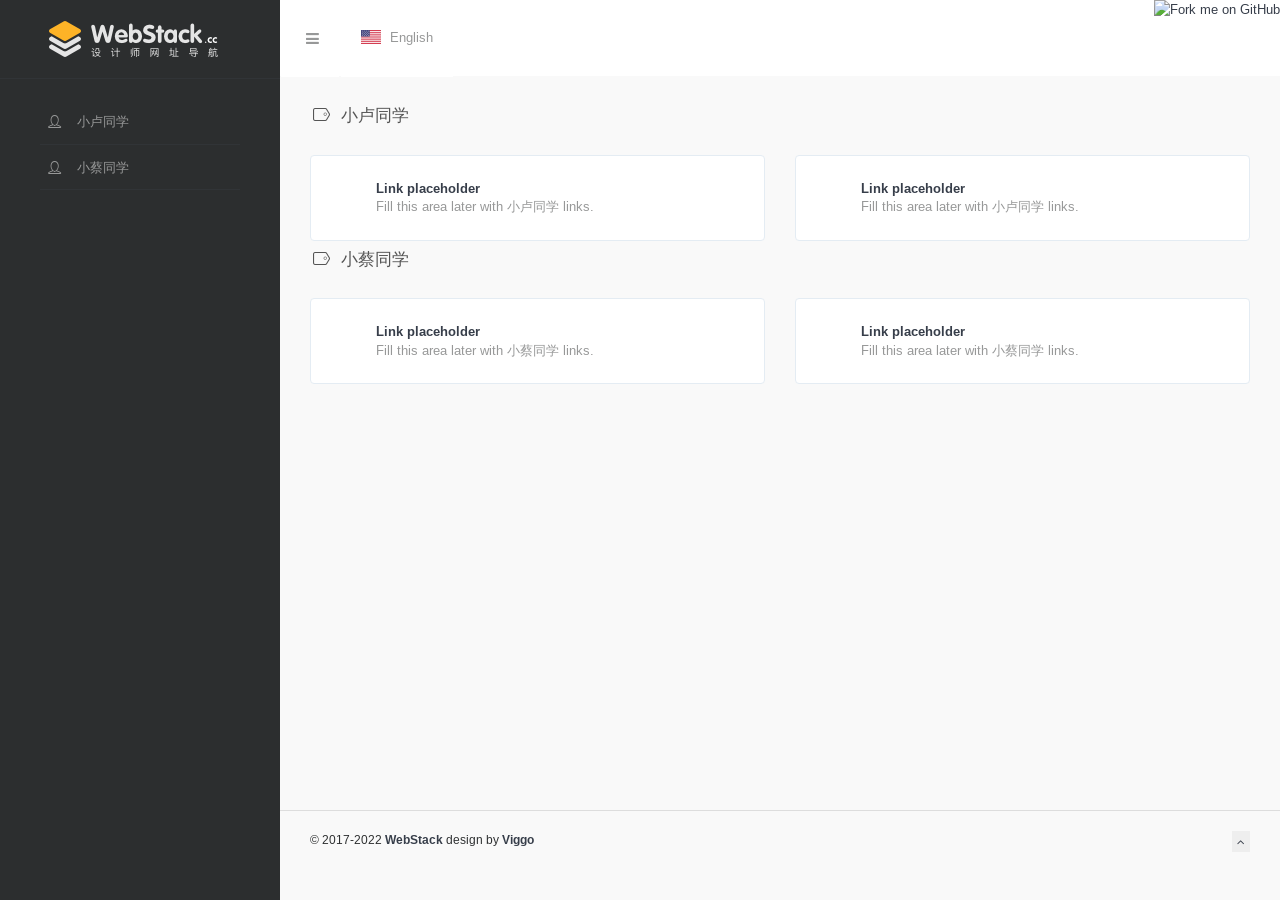
==== en/index.html @ c075646b "Initial commit" ====
<!DOCTYPE html>
<html lang="en">
<head>
<script async src="//pagead2.googlesyndication.com/pagead/js/adsbygoogle.js"></script>
    <script>
    (adsbygoogle = window.adsbygoogle || []).push({
        google_ad_client: "ca-pub-8550836177608334",
        enable_page_level_ads: true
    });
    </script>
    <meta charset="utf-8">
    <meta http-equiv="X-UA-Compatible" content="IE=edge">
    <meta name="viewport" content="width=device-width, initial-scale=1.0" />
    <meta name="author" content="Cai’s" />
    <title>Cai’s.copilot.navigation</title>
    <meta name="keywords" content="Cai’s.copilot.navigation,网址导航,设计资源,学习工具,网页收藏">
    <meta name="description" content="Cai’s.copilot.navigation — 记录与整理喜欢的链接，设计资源与工具入口。">
    <link rel="shortcut icon" href="../assets/images/favicon.png">
    <link rel="stylesheet" href="http://fonts.googleapis.com/css?family=Arimo:400,700,400italic">
    <link rel="stylesheet" href="../assets/css/fonts/linecons/css/linecons.css">
    <link rel="stylesheet" href="../assets/css/fonts/fontawesome/css/font-awesome.min.css">
    <link rel="stylesheet" href="../assets/css/bootstrap.css">
    <link rel="stylesheet" href="../assets/css/xenon-core.css">
    <link rel="stylesheet" href="../assets/css/xenon-components.css">
    <link rel="stylesheet" href="../assets/css/xenon-skins.css">
    <link rel="stylesheet" href="../assets/css/nav.css">
    <script src="../assets/js/jquery-1.11.1.min.js"></script>

    <script>
    var _hmt = _hmt || [];
    (function() {
      var hm = document.createElement("script");
      hm.src = "https://hm.baidu.com/hm.js?c05bb16ea908292af9f6c513087a1cc3";
      var s = document.getElementsByTagName("script")[0];
      s.parentNode.insertBefore(hm, s);
    })();
    </script>
    <!-- HTML5 shim and Respond.js IE8 support of HTML5 elements and media queries -->
    <!--[if lt IE 9]>
        <script src="https://oss.maxcdn.com/html5shiv/3.7.2/html5shiv.min.js"></script>
        <script src="https://oss.maxcdn.com/respond/1.4.2/respond.min.js"></script>
    <![endif]-->
    <!-- / FB Open Graph -->
    <meta property="og:type" content="website">
    <meta property="og:url" content="http://www.webstack.cc/">
    <meta property="og:title" content="Cai’s.copilot.navigation">
    <meta property="og:description" content="Cai’s.copilot.navigation — 记录与整理喜欢的链接，设计资源与工具入口。">
    <meta property="og:image" content="http://www.webstack.cc/assets/images/webstack_banner_cn.png">
    <meta property="og:site_name" content="Cai’s.copilot.navigation">
    <!-- / Twitter Cards -->
    <meta name="twitter:card" content="summary_large_image">
    <meta name="twitter:title" content="Cai’s.copilot.navigation">
    <meta name="twitter:description" content="Cai’s.copilot.navigation — 记录与整理喜欢的链接，设计资源与工具入口。">
    <meta name="twitter:image" content="http://www.webstack.cc/assets/images/webstack_banner_cn.png">
</head>

<body class="page-body">
    <!-- skin-white -->
    <div class="page-container">
        <div class="sidebar-menu toggle-others fixed">
            <div class="sidebar-menu-inner">
                <header class="logo-env">
                    <!-- logo -->
                    <div class="logo">
                        <a href="index.html" class="logo-expanded">
                            <img src="../assets/images/logo@2x.png" width="100%" alt="" />
                        </a>
                        <a href="index.html" class="logo-collapsed">
                            <img src="../assets/images/logo-collapsed@2x.png" width="40" alt="" />
                        </a>
                    </div>
                    <div class="mobile-menu-toggle visible-xs">
                        <a href="#" data-toggle="user-info-menu">
                            <i class="linecons-cog"></i>
                        </a>
                        <a href="#" data-toggle="mobile-menu">
                            <i class="fa-bars"></i>
                        </a>
                    </div>
                </header>
                                <ul id="main-menu" class="main-menu">
                    <li>
                        <a href="#小卢同学" class="smooth">
                            <i class="linecons-user"></i>
                            <span class="title">小卢同学</span>
                        </a>
                    </li>
                    <li>
                        <a href="#小蔡同学" class="smooth">
                            <i class="linecons-user"></i>
                            <span class="title">小蔡同学</span>
                        </a>
                    </li>
                </ul>

            </div>
        </div>
        <div class="main-content">
            <nav class="navbar user-info-navbar" role="navigation">
                <!-- User Info, Notifications and Menu Bar -->
                <!-- Left links for user info navbar -->
                <ul class="user-info-menu left-links list-inline list-unstyled">
                    <li class="hidden-sm hidden-xs">
                        <a href="#" data-toggle="sidebar">
                            <i class="fa-bars"></i>
                        </a>
                    </li>

                    <li class="dropdown hover-line language-switcher">
                        <a href="../cn/index.html" class="dropdown-toggle" data-toggle="dropdown">
                            <img src="../assets/images/flags/flag-us.png" alt="flag-us" /> English
                        </a>
                        <ul class="dropdown-menu languages">
                            <li class="active">
                                <a href="../en/index.html">
                                    <img src="../assets/images/flags/flag-us.png" alt="flag-us" /> English
                                </a>
                            </li>
                            <li>
                                <a href="../cn/index.html">
                                    <img src="../assets/images/flags/flag-cn.png" alt="flag-cn" /> Chinese
                                </a>
                            </li>
                        </ul>
                    </li>
                </ul>
                <a href="https://github.com/WebStackPage/WebStackPage.github.io" target="_blank"><img style="position: absolute; top: 0; right: 0; border: 0;" src="https://s3.amazonaws.com/github/ribbons/forkme_right_darkblue_121621.png" alt="Fork me on GitHub"></a>
            </nav>
            <!-- Custom sections -->
            <h4 class="text-gray"><i class="linecons-tag" style="margin-right: 7px;" id="小卢同学"></i>小卢同学</h4>
            <div class="row">
                <div class="col-sm-6">
                    <div class="xe-widget xe-conversations box2 label-info">
                        <div class="xe-comment-entry">
                            <div class="xe-comment">
                                <a href="#" class="xe-user-name overflowClip_1">
                                    <strong>Link placeholder</strong>
                                </a>
                                <p class="overflowClip_2">Fill this area later with 小卢同学 links.</p>
                            </div>
                        </div>
                    </div>
                </div>
                <div class="col-sm-6">
                    <div class="xe-widget xe-conversations box2 label-info">
                        <div class="xe-comment-entry">
                            <div class="xe-comment">
                                <a href="#" class="xe-user-name overflowClip_1">
                                    <strong>Link placeholder</strong>
                                </a>
                                <p class="overflowClip_2">Fill this area later with 小卢同学 links.</p>
                            </div>
                        </div>
                    </div>
                </div>
            </div>
            <h4 class="text-gray"><i class="linecons-tag" style="margin-right: 7px;" id="小蔡同学"></i>小蔡同学</h4>
            <div class="row">
                <div class="col-sm-6">
                    <div class="xe-widget xe-conversations box2 label-info">
                        <div class="xe-comment-entry">
                            <div class="xe-comment">
                                <a href="#" class="xe-user-name overflowClip_1">
                                    <strong>Link placeholder</strong>
                                </a>
                                <p class="overflowClip_2">Fill this area later with 小蔡同学 links.</p>
                            </div>
                        </div>
                    </div>
                </div>
                <div class="col-sm-6">
                    <div class="xe-widget xe-conversations box2 label-info">
                        <div class="xe-comment-entry">
                            <div class="xe-comment">
                                <a href="#" class="xe-user-name overflowClip_1">
                                    <strong>Link placeholder</strong>
                                </a>
                                <p class="overflowClip_2">Fill this area later with 小蔡同学 links.</p>
                            </div>
                        </div>
                    </div>
                </div>
            </div>
            <br />
            <!-- END Custom sections -->
            
            <footer class="main-footer sticky footer-type-1">
                <div class="footer-inner">
                    <!-- Add your copyright text here -->
                    <div class="footer-text">
                        &copy; 2017-2022
                        <a href="../cn/about.html"><strong>WebStack</strong></a> design by <a href="https://www.viggoz.com" target="_blank"><strong>Viggo</strong></a>
                        <!--  - Purchase for only <strong>23$</strong> -->
                    </div>
                    <!-- Go to Top Link, just add rel="go-top" to any link to add this functionality -->
                    <div class="go-up">
                        <a href="#" rel="go-top">
                            <i class="fa-angle-up"></i>
                        </a>
                    </div>
                </div>
            </footer>
        </div>
    </div>
    <!-- 锚点平滑移动 -->
    <script type="text/javascript">
     $(document).ready(function() {
         //img lazy loaded
         const observer = lozad();
         observer.observe();

         $(document).on('click', '.has-sub', function(){
            var _this = $(this)
            if(!$(this).hasClass('expanded')) {
               setTimeout(function(){
                    _this.find('ul').attr("style","")
               }, 300);

            } else {
                $('.has-sub ul').each(function(id,ele){
                    var _that = $(this)
                    if(_this.find('ul')[0] != ele) {
                        setTimeout(function(){
                            _that.attr("style","")
                        }, 300);
                    }
                })
            }
        })
        $('.user-info-menu .hidden-sm').click(function(){
            if($('.sidebar-menu').hasClass('collapsed')) {
                $('.has-sub.expanded > ul').attr("style","")
            } else {
                $('.has-sub.expanded > ul').show()
            }
        })
         $("#main-menu li ul li").click(function() {
             $(this).siblings('li').removeClass('active'); // 删除其他兄弟元素的样式
             $(this).addClass('active'); // 添加当前元素的样式
         });
         $("a.smooth").click(function(ev) {
             ev.preventDefault();

             public_vars.$mainMenu.add(public_vars.$sidebarProfile).toggleClass('mobile-is-visible');
             ps_destroy();
             $("html, body").animate({
                 scrollTop: $($(this).attr("href")).offset().top - 30
             }, {
                 duration: 500,
                 easing: "swing"
             });
         });
            return false;
    });

    var href = "";
    var pos = 0;
    $("a.smooth").click(function(e) {
        $("#main-menu li").each(function() {
            $(this).removeClass("active");
        });
        $(this).parent("li").addClass("active");
        e.preventDefault();
        href = $(this).attr("href");
        pos = $(href).position().top - 30;
    });
    </script>
    <!-- Global site tag (gtag.js) - Google Analytics -->
    <script async src="https://www.googletagmanager.com/gtag/js?id=UA-111463289-1"></script>
    <script>
    window.dataLayer = window.dataLayer || [];

    function gtag() {
        dataLayer.push(arguments);
    }
    gtag('js', new Date());

    gtag('config', 'UA-111463289-1');
    </script>
    <!-- Bottom Scripts -->
    <script src="../assets/js/bootstrap.min.js"></script>
    <script src="../assets/js/TweenMax.min.js"></script>
    <script src="../assets/js/resizeable.js"></script>
    <script src="../assets/js/joinable.js"></script>
    <script src="../assets/js/xenon-api.js"></script>
    <script src="../assets/js/xenon-toggles.js"></script>
    <!-- JavaScripts initializations and stuff -->
    <script src="../assets/js/xenon-custom.js"></script>
    <script src="../assets/js/lozad.js"></script>
</body>

</html>
---- assets/css/fonts/linecons/css/linecons.css ----
@font-face {
  font-family: 'linecons';
  src: url('../font/linecons.eot?24293614');
  src: url('../font/linecons.eot?24293614#iefix') format('embedded-opentype'),
       url('../font/linecons.woff?24293614') format('woff'),
       url('../font/linecons.ttf?24293614') format('truetype'),
       url('../font/linecons.svg?24293614#linecons') format('svg');
  font-weight: normal;
  font-style: normal;
}
/* Chrome hack: SVG is rendered more smooth in Windozze. 100% magic, uncomment if you need it. */
/* Note, that will break hinting! In other OS-es font will be not as sharp as it could be */
/*
@media screen and (-webkit-min-device-pixel-ratio:0) {
  @font-face {
    font-family: 'linecons';
    src: url('../font/linecons.svg?24293614#linecons') format('svg');
  }
}
*/
 
 [class^="linecons-"]:before, [class*=" linecons-"]:before {
  font-family: "linecons";
  font-style: normal;
  font-weight: normal;
  speak: none;
 
  display: inline-block;
  text-decoration: inherit;
  width: 1em;
  margin-right: .2em;
  text-align: center;
  /* opacity: .8; */
 
  /* For safety - reset parent styles, that can break glyph codes*/
  font-variant: normal;
  text-transform: none;
     
  /* fix buttons height, for twitter bootstrap */
  line-height: 1em;
 
  /* Animation center compensation - margins should be symmetric */
  /* remove if not needed */
  margin-left: .2em;
 
  /* you can be more comfortable with increased icons size */
  /* font-size: 120%; */
 
  /* Uncomment for 3D effect */
  /* text-shadow: 1px 1px 1px rgba(127, 127, 127, 0.3); */
}
 
.linecons-music:before { content: '\e800'; } /* '' */
.linecons-search:before { content: '\e801'; } /* '' */
.linecons-mail:before { content: '\e802'; } /* '' */
.linecons-heart:before { content: '\e803'; } /* '' */
.linecons-star:before { content: '\e804'; } /* '' */
.linecons-user:before { content: '\e805'; } /* '' */
.linecons-videocam:before { content: '\e806'; } /* '' */
.linecons-camera:before { content: '\e807'; } /* '' */
.linecons-photo:before { content: '\e808'; } /* '' */
.linecons-attach:before { content: '\e809'; } /* '' */
.linecons-lock:before { content: '\e80a'; } /* '' */
.linecons-eye:before { content: '\e80b'; } /* '' */
.linecons-tag:before { content: '\e80c'; } /* '' */
.linecons-thumbs-up:before { content: '\e80d'; } /* '' */
.linecons-pencil:before { content: '\e80e'; } /* '' */
.linecons-comment:before { content: '\e80f'; } /* '' */
.linecons-location:before { content: '\e810'; } /* '' */
.linecons-cup:before { content: '\e811'; } /* '' */
.linecons-trash:before { content: '\e812'; } /* '' */
.linecons-doc:before { content: '\e813'; } /* '' */
.linecons-note:before { content: '\e814'; } /* '' */
.linecons-cog:before { content: '\e815'; } /* '' */
.linecons-params:before { content: '\e816'; } /* '' */
.linecons-calendar:before { content: '\e817'; } /* '' */
.linecons-sound:before { content: '\e818'; } /* '' */
.linecons-clock:before { content: '\e819'; } /* '' */
.linecons-lightbulb:before { content: '\e81a'; } /* '' */
.linecons-tv:before { content: '\e81b'; } /* '' */
.linecons-desktop:before { content: '\e81c'; } /* '' */
.linecons-mobile:before { content: '\e81d'; } /* '' */
.linecons-cd:before { content: '\e81e'; } /* '' */
.linecons-inbox:before { content: '\e81f'; } /* '' */
.linecons-globe:before { content: '\e820'; } /* '' */
.linecons-cloud:before { content: '\e821'; } /* '' */
.linecons-paper-plane:before { content: '\e822'; } /* '' */
.linecons-fire:before { content: '\e823'; } /* '' */
.linecons-graduation-cap:before { content: '\e824'; } /* '' */
.linecons-megaphone:before { content: '\e825'; } /* '' */
.linecons-database:before { content: '\e826'; } /* '' */
.linecons-key:before { content: '\e827'; } /* '' */
.linecons-beaker:before { content: '\e828'; } /* '' */
.linecons-truck:before { content: '\e829'; } /* '' */
.linecons-money:before { content: '\e82a'; } /* '' */
.linecons-food:before { content: '\e82b'; } /* '' */
.linecons-shop:before { content: '\e82c'; } /* '' */
.linecons-diamond:before { content: '\e82d'; } /* '' */
.linecons-t-shirt:before { content: '\e82e'; } /* '' */
.linecons-wallet:before { content: '\e82f'; } /* '' */
---- assets/css/xenon-core.css ----
.ps-container .ps-scrollbar-x-rail {
    position: absolute;
    bottom: 3px;
    height: 5px;
    zoom: 1;
    filter: alpha(opacity=0);
    -webkit-opacity: 0;
    -moz-opacity: 0;
    opacity: 0;
    -webkit-transition: background-color .2s linear, opacity .2s linear;
    -moz-transition: background-color .2s linear, opacity .2s linear;
    -o-transition: background-color .2s linear, opacity .2s linear;
    transition: background-color .2s linear, opacity .2s linear
}

.ps-container:hover .ps-scrollbar-x-rail,
.ps-container.hover .ps-scrollbar-x-rail {
    zoom: 1;
    filter: alpha(opacity=60);
    -webkit-opacity: .6;
    -moz-opacity: .6;
    opacity: .6
}

.ps-container .ps-scrollbar-x-rail:hover,
.ps-container .ps-scrollbar-x-rail.hover {
    background-color: rgba(255, 255, 255, .5)
}

.ps-container .ps-scrollbar-x-rail.in-scrolling {
    background-color: rgba(255, 255, 255, .9)
}

.ps-container .ps-scrollbar-y-rail {
    position: absolute;
    right: 2px;
    width: 5px;
    zoom: 1;
    filter: alpha(opacity=0);
    -webkit-opacity: 0;
    -moz-opacity: 0;
    opacity: 0;
    -webkit-transition: background-color .2s linear, opacity .2s linear;
    -moz-transition: background-color .2s linear, opacity .2s linear;
    -o-transition: background-color .2s linear, opacity .2s linear;
    transition: background-color .2s linear, opacity .2s linear
}

.ps-container:hover .ps-scrollbar-y-rail,
.ps-container.hover .ps-scrollbar-y-rail {
    zoom: 1;
    filter: alpha(opacity=60);
    -webkit-opacity: .6;
    -moz-opacity: .6;
    opacity: .6
}

.ps-container .ps-scrollbar-y-rail:hover,
.ps-container .ps-scrollbar-y-rail.hover {
    background-color: rgba(255, 255, 255, .5)
}

.ps-container .ps-scrollbar-y-rail.in-scrolling {
    background-color: #eee;
    zoom: 1;
    filter: alpha(opacity=90);
    -webkit-opacity: .9;
    -moz-opacity: .9;
    opacity: .9
}

.ps-container .ps-scrollbar-x {
    position: absolute;
    bottom: 0;
    height: 5px;
    background-color: #aaa;
    -o-transition: background-color .2s linear;
    -webkit-transition: background-color .2s linear;
    -moz-transition: background-color .2s linear;
    transition: background-color .2s linear
}

.ps-container.ie6 .ps-scrollbar-x {
    font-size: 0
}

.ps-container .ps-scrollbar-x-rail:hover .ps-scrollbar-x,
.ps-container .ps-scrollbar-x-rail.hover .ps-scrollbar-x {
    background-color: #999
}

.ps-container .ps-scrollbar-y {
    position: absolute;
    right: 0;
    width: 5px;
    background-color: #aaa;
    -webkit-transition: background-color .2s linear;
    -moz-transition: background-color .2s linear;
    -o-transition: background-color .2s linear;
    transition: background-color .2s linear
}

.ps-container.ie6 .ps-scrollbar-y {
    font-size: 0
}

.ps-container .ps-scrollbar-y-rail:hover .ps-scrollbar-y,
.ps-container .ps-scrollbar-y-rail.hover .ps-scrollbar-y {
    background-color: #FAFAFA
}

.ps-container.ie .ps-scrollbar-x,
.ps-container.ie .ps-scrollbar-y {
    visibility: hidden
}

.ps-container.ie:hover .ps-scrollbar-x,
.ps-container.ie:hover .ps-scrollbar-y,
.ps-container.ie.hover .ps-scrollbar-x,
.ps-container.ie.hover .ps-scrollbar-y {
    visibility: visible
}

.cbp_tmtimeline {
    margin: 30px 0 0 0;
    padding: 0;
    list-style: none;
    position: relative
}

.cbp_tmtimeline:before {
    content: '';
    position: absolute;
    top: 0;
    bottom: 0;
    width: 10px;
    background: #afdcf8;
    left: 20%;
    margin-left: -10px
}

.cbp_tmtimeline>li {
    position: relative
}

.cbp_tmtimeline>li .cbp_tmtime {
    display: block;
    width: 25%;
    padding-right: 100px;
    position: absolute
}

.cbp_tmtimeline>li .cbp_tmtime span {
    display: block;
    text-align: right
}

.cbp_tmtimeline>li .cbp_tmtime span:first-child {
    font-size: .9em;
    color: #bdd0db
}

.cbp_tmtimeline>li .cbp_tmtime span:last-child {
    font-size: 2.9em;
    color: #3594cb
}

.cbp_tmtimeline>li:nth-child(odd) .cbp_tmtime span:last-child {
    color: #6cbfee
}

.cbp_tmtimeline>li .cbp_tmlabel {
    margin: 0 0 15px 25%;
    background: #3594cb;
    color: #fff;
    padding: 2em;
    font-size: 1.2em;
    font-weight: 300;
    line-height: 1.4;
    position: relative;
    border-radius: 5px
}

.cbp_tmtimeline>li:nth-child(odd) .cbp_tmlabel {
    background: #6cbfee
}

.cbp_tmtimeline>li .cbp_tmlabel h2 {
    margin-top: 0;
    padding: 0 0 10px 0;
    border-bottom: 1px solid rgba(255, 255, 255, .4)
}

.cbp_tmtimeline>li .cbp_tmlabel:after {
    right: 100%;
    border: solid transparent;
    content: " ";
    height: 0;
    width: 0;
    position: absolute;
    pointer-events: none;
    border-right-color: #3594cb;
    border-width: 10px;
    top: 10px
}

.cbp_tmtimeline>li:nth-child(odd) .cbp_tmlabel:after {
    border-right-color: #6cbfee
}

.cbp_tmtimeline>li .cbp_tmicon {
    width: 40px;
    height: 40px;
    speak: none;
    font-style: normal;
    font-weight: 400;
    font-variant: normal;
    text-transform: none;
    font-size: 1.4em;
    line-height: 40px;
    -webkit-font-smoothing: antialiased;
    position: absolute;
    color: #fff;
    background: #46a4da;
    border-radius: 50%;
    box-shadow: 0 0 0 8px #afdcf8;
    text-align: center;
    left: 20%;
    top: 0;
    margin: 0 0 0 -25px
}

@media screen and (max-width:65.375em) {
    .cbp_tmtimeline>li .cbp_tmtime span:last-child {
        font-size: 1.5em
    }
}

@media screen and (max-width:47.2em) {
    .cbp_tmtimeline:before {
        display: none
    }
    .cbp_tmtimeline>li .cbp_tmtime {
        width: 100%;
        position: relative;
        padding: 0 0 20px 0
    }
    .cbp_tmtimeline>li .cbp_tmtime span {
        text-align: left
    }
    .cbp_tmtimeline>li .cbp_tmlabel {
        margin: 0 0 30px 0;
        padding: 1em;
        font-weight: 400;
        font-size: 95%
    }
    .cbp_tmtimeline>li .cbp_tmlabel:after {
        right: auto;
        left: 20px;
        border-right-color: transparent;
        border-bottom-color: #3594cb;
        top: -20px
    }
    .cbp_tmtimeline>li:nth-child(odd) .cbp_tmlabel:after {
        border-right-color: transparent;
        border-bottom-color: #6cbfee
    }
    .cbp_tmtimeline>li .cbp_tmicon {
        position: relative;
        float: right;
        left: auto;
        margin: -55px 5px 0 0
    }
}

.dropdown-menu>li.checkbox-row {
    padding: 5px 20px
}

.dropdown-menu li.checkbox-row {
    display: block;
    clear: both;
    font-weight: 400;
    line-height: 18px;
    color: #333;
    white-space: nowrap
}

.dropdown-menu li.checkbox-row label {
    font-weight: 400
}

.dropdown-menu li.checkbox-row:hover,
.dropdown-menu li.checkbox-row input:hover,
.dropdown-menu li.checkbox-row label:hover {
    cursor: pointer
}

.no-touch .dropdown-menu>.checkbox-row:hover,
.no-touch .dropdown-menu>.checkbox-row:active {
    text-decoration: none;
    color: #262626;
    background-color: #f5f5f5
}

.btn-toolbar {
    margin-bottom: 5px
}

.btn-toolbar .btn-default {
    background-color: #68b828;
    color: #fff;
    border: 1px solid transparent
}

.btn-toolbar .btn-default.dropdown-toggle {
    -webkit-box-shadow: none;
    -moz-box-shadow: none;
    box-shadow: none;
    border-color: transparent
}

.btn-toolbar .btn-primary {
    background-color: #508e1f
}

.btn-toolbar .btn-group.open .dropdown-toggle {
    background-color: #508e1f;
    color: #fff
}

.btn-toolbar .dropdown-menu {
    margin-top: 0
}

.btn-toolbar .dropdown-menu .checkbox-row {
    -webkit-user-select: none;
    -moz-user-select: none;
    -ms-user-select: none;
    user-select: none
}

.btn-toolbar .dropdown-menu .checkbox-row .cbr-replaced {
    margin: 0;
    margin-right: 5px
}

.btn-toolbar .dropdown-menu .checkbox-row label {
    color: #979898;
    font-size: 12px;
    margin: 0
}

.lt-ie8 .btn-toolbar {
    display: none
}

.table-responsive {
    border-radius: 0;
    border: 1px solid #eee;
    margin-bottom: 18px
}

.table-responsive>.table {
    margin-bottom: 0
}

.table-responsive>.table-bordered {
    border: 0
}

.table-responsive>.table-bordered>thead>tr>th:first-child,
.table-responsive>.table-bordered>tbody>tr>th:first-child,
.table-responsive>.table-bordered>tfoot>tr>th:first-child,
.table-responsive>.table-bordered>thead>tr>td:first-child,
.table-responsive>.table-bordered>tbody>tr>td:first-child,
.table-responsive>.table-bordered>tfoot>tr>td:first-child {
    border-left: 0
}

.table-responsive>.table-bordered>thead>tr>th:last-child,
.table-responsive>.table-bordered>tbody>tr>th:last-child,
.table-responsive>.table-bordered>tfoot>tr>th:last-child,
.table-responsive>.table-bordered>thead>tr>td:last-child,
.table-responsive>.table-bordered>tbody>tr>td:last-child,
.table-responsive>.table-bordered>tfoot>tr>td:last-child {
    border-right: 0
}

.table-responsive>.table-bordered>tbody>tr:last-child>th,
.table-responsive>.table-bordered>tfoot>tr:last-child>th,
.table-responsive>.table-bordered>tbody>tr:last-child>td,
.table-responsive>.table-bordered>tfoot>tr:last-child>td {
    border-bottom: 0
}

.table-responsive[data-pattern=priority-columns] {
    position: relative;
    width: 100%;
    margin-bottom: 18px;
    overflow-y: hidden;
    overflow-x: auto;
    -ms-overflow-style: -ms-autohiding-scrollbar;
    border-radius: 0;
    border: 1px solid #eee;
    -webkit-overflow-scrolling: touch
}

.table-responsive[data-pattern=priority-columns]>.table {
    margin-bottom: 0
}

.table-responsive[data-pattern=priority-columns]>.table>thead>tr>th,
.table-responsive[data-pattern=priority-columns]>.table>tbody>tr>th,
.table-responsive[data-pattern=priority-columns]>.table>tfoot>tr>th,
.table-responsive[data-pattern=priority-columns]>.table>thead>tr>td,
.table-responsive[data-pattern=priority-columns]>.table>tbody>tr>td,
.table-responsive[data-pattern=priority-columns]>.table>tfoot>tr>td {
    white-space: nowrap
}

.table-responsive[data-pattern=priority-columns]>.table-bordered {
    border: 0
}

.table-responsive[data-pattern=priority-columns]>.table-bordered>thead>tr>th:first-child,
.table-responsive[data-pattern=priority-columns]>.table-bordered>tbody>tr>th:first-child,
.table-responsive[data-pattern=priority-columns]>.table-bordered>tfoot>tr>th:first-child,
.table-responsive[data-pattern=priority-columns]>.table-bordered>thead>tr>td:first-child,
.table-responsive[data-pattern=priority-columns]>.table-bordered>tbody>tr>td:first-child,
.table-responsive[data-pattern=priority-columns]>.table-bordered>tfoot>tr>td:first-child {
    border-left: 0
}

.table-responsive[data-pattern=priority-columns]>.table-bordered>thead>tr>th:last-child,
.table-responsive[data-pattern=priority-columns]>.table-bordered>tbody>tr>th:last-child,
.table-responsive[data-pattern=priority-columns]>.table-bordered>tfoot>tr>th:last-child,
.table-responsive[data-pattern=priority-columns]>.table-bordered>thead>tr>td:last-child,
.table-responsive[data-pattern=priority-columns]>.table-bordered>tbody>tr>td:last-child,
.table-responsive[data-pattern=priority-columns]>.table-bordered>tfoot>tr>td:last-child {
    border-right: 0
}

.table-responsive[data-pattern=priority-columns]>.table-bordered>tbody>tr:last-child>th,
.table-responsive[data-pattern=priority-columns]>.table-bordered>tfoot>tr:last-child>th,
.table-responsive[data-pattern=priority-columns]>.table-bordered>tbody>tr:last-child>td,
.table-responsive[data-pattern=priority-columns]>.table-bordered>tfoot>tr:last-child>td {
    border-bottom: 0
}

.mq.js .table-responsive[data-pattern=priority-columns] th[data-priority],
.mq.js.lt-ie10 .sticky-table-header th[data-priority],
.mq.js .table-responsive[data-pattern=priority-columns] td[data-priority],
.mq.js.lt-ie10 .sticky-table-header td[data-priority] {
    display: none
}

.lt-ie9.mq.js .table-responsive[data-pattern=priority-columns] th[data-priority="1"],
.lt-ie9.mq.js.lt-ie10 .sticky-table-header th[data-priority="1"],
.lt-ie9.mq.js .table-responsive[data-pattern=priority-columns] td[data-priority="1"],
.lt-ie9.mq.js.lt-ie10 .sticky-table-header td[data-priority="1"] {
    display: inline
}

.mq.js .table-responsive[data-pattern=priority-columns] th[data-priority="1"],
.mq.js.lt-ie10 .sticky-table-header th[data-priority="1"],
.mq.js .table-responsive[data-pattern=priority-columns] td[data-priority="1"],
.mq.js.lt-ie10 .sticky-table-header td[data-priority="1"] {
    display: table-cell
}

@media screen and (min-width:480px) {
    .lt-ie9.mq.js .table-responsive[data-pattern=priority-columns] th[data-priority="2"],
    .lt-ie9.mq.js.lt-ie10 .sticky-table-header th[data-priority="2"],
    .lt-ie9.mq.js .table-responsive[data-pattern=priority-columns] td[data-priority="2"],
    .lt-ie9.mq.js.lt-ie10 .sticky-table-header td[data-priority="2"] {
        display: inline
    }
    .mq.js .table-responsive[data-pattern=priority-columns] th[data-priority="2"],
    .mq.js.lt-ie10 .sticky-table-header th[data-priority="2"],
    .mq.js .table-responsive[data-pattern=priority-columns] td[data-priority="2"],
    .mq.js.lt-ie10 .sticky-table-header td[data-priority="2"] {
        display: table-cell
    }
}

@media screen and (min-width:640px) {
    .lt-ie9.mq.js .table-responsive[data-pattern=priority-columns] th[data-priority="3"],
    .lt-ie9.mq.js.lt-ie10 .sticky-table-header th[data-priority="3"],
    .lt-ie9.mq.js .table-responsive[data-pattern=priority-columns] td[data-priority="3"],
    .lt-ie9.mq.js.lt-ie10 .sticky-table-header td[data-priority="3"] {
        display: inline
    }
    .mq.js .table-responsive[data-pattern=priority-columns] th[data-priority="3"],
    .mq.js.lt-ie10 .sticky-table-header th[data-priority="3"],
    .mq.js .table-responsive[data-pattern=priority-columns] td[data-priority="3"],
    .mq.js.lt-ie10 .sticky-table-header td[data-priority="3"] {
        display: table-cell
    }
}

@media screen and (min-width:800px) {
    .lt-ie9.mq.js .table-responsive[data-pattern=priority-columns] th[data-priority="4"],
    .lt-ie9.mq.js.lt-ie10 .sticky-table-header th[data-priority="4"],
    .lt-ie9.mq.js .table-responsive[data-pattern=priority-columns] td[data-priority="4"],
    .lt-ie9.mq.js.lt-ie10 .sticky-table-header td[data-priority="4"] {
        display: inline
    }
    .mq.js .table-responsive[data-pattern=priority-columns] th[data-priority="4"],
    .mq.js.lt-ie10 .sticky-table-header th[data-priority="4"],
    .mq.js .table-responsive[data-pattern=priority-columns] td[data-priority="4"],
    .mq.js.lt-ie10 .sticky-table-header td[data-priority="4"] {
        display: table-cell
    }
}

@media screen and (min-width:960px) {
    .lt-ie9.mq.js .table-responsive[data-pattern=priority-columns] th[data-priority="5"],
    .lt-ie9.mq.js.lt-ie10 .sticky-table-header th[data-priority="5"],
    .lt-ie9.mq.js .table-responsive[data-pattern=priority-columns] td[data-priority="5"],
    .lt-ie9.mq.js.lt-ie10 .sticky-table-header td[data-priority="5"] {
        display: inline
    }
    .mq.js .table-responsive[data-pattern=priority-columns] th[data-priority="5"],
    .mq.js.lt-ie10 .sticky-table-header th[data-priority="5"],
    .mq.js .table-responsive[data-pattern=priority-columns] td[data-priority="5"],
    .mq.js.lt-ie10 .sticky-table-header td[data-priority="5"] {
        display: table-cell
    }
}

@media screen and (min-width:1120px) {
    .lt-ie9.mq.js .table-responsive[data-pattern=priority-columns] th[data-priority="6"],
    .lt-ie9.mq.js.lt-ie10 .sticky-table-header th[data-priority="6"],
    .lt-ie9.mq.js .table-responsive[data-pattern=priority-columns] td[data-priority="6"],
    .lt-ie9.mq.js.lt-ie10 .sticky-table-header td[data-priority="6"] {
        display: inline
    }
    .mq.js .table-responsive[data-pattern=priority-columns] th[data-priority="6"],
    .mq.js.lt-ie10 .sticky-table-header th[data-priority="6"],
    .mq.js .table-responsive[data-pattern=priority-columns] td[data-priority="6"],
    .mq.js.lt-ie10 .sticky-table-header td[data-priority="6"] {
        display: table-cell
    }
}

table.table-small-font {
    font-size: 12px;
    -webkit-text-size-adjust: none;
    line-height: 1.5em
}

table.focus-on tbody tr:hover {
    cursor: pointer
}

table.focus-on tbody tr.unfocused th,
table.focus-on tbody tr.unfocused td {
    color: #777;
    color: rgba(0, 0, 0, .4)
}

table.focus-on tbody tr.focused th,
table.focus-on tbody tr.focused td {
    background-color: #68b828;
    color: #fff;
    border-color: #63b026
}

table th.col-hide,
table td.col-hide {
    display: none
}

table th.col-show,
table td.col-show {
    display: inline
}

.lt-ie9 table th.col-show,
.lt-ie9 table td.col-show {
    display: table-cell
}

.lt-ie9 table.display-all th,
.lt-ie9 table.display-all td {
    display: inline!important
}

table.display-all th,
table.display-all td {
    display: table-cell!important
}

.sticky-table-header {
    background-color: #fff;
    border: none;
    border-radius: 0;
    border-top: 1px solid #eee;
    border-bottom: 1px solid #eee;
    position: absolute;
    top: 0;
    visibility: hidden;
    z-index: 990;
    overflow: hidden;
    min-width: 100%
}

.sticky-table-header.fixed-solution {
    min-width: 0;
    position: fixed
}

.lt-ie10 .sticky-table-header.fixed-solution {
    border-left: 1px solid #eee;
    border-right: 1px solid #eee;
    box-sizing: content-box;
    border-bottom: none
}

.sticky-table-header.border-radius-fix {
    border-bottom-left-radius: 3px;
    border-bottom-right-radius: 3px
}

.sticky-table-header>.table {
    margin-bottom: 0
}

.sticky-table-header>.table>thead>tr>th,
.sticky-table-header>.table>tbody>tr>th,
.sticky-table-header>.table>tfoot>tr>th,
.sticky-table-header>.table>thead>tr>td,
.sticky-table-header>.table>tbody>tr>td,
.sticky-table-header>.table>tfoot>tr>td {
    white-space: nowrap
}

.sticky-table-header>.table-bordered {
    border: 0
}

.sticky-table-header>.table-bordered>thead>tr>th:first-child,
.sticky-table-header>.table-bordered>tbody>tr>th:first-child,
.sticky-table-header>.table-bordered>tfoot>tr>th:first-child,
.sticky-table-header>.table-bordered>thead>tr>td:first-child,
.sticky-table-header>.table-bordered>tbody>tr>td:first-child,
.sticky-table-header>.table-bordered>tfoot>tr>td:first-child {
    border-left: 0
}

.sticky-table-header>.table-bordered>thead>tr>th:last-child,
.sticky-table-header>.table-bordered>tbody>tr>th:last-child,
.sticky-table-header>.table-bordered>tfoot>tr>th:last-child,
.sticky-table-header>.table-bordered>thead>tr>td:last-child,
.sticky-table-header>.table-bordered>tbody>tr>td:last-child,
.sticky-table-header>.table-bordered>tfoot>tr>td:last-child {
    border-right: 0
}

.sticky-table-header>.table-bordered>tbody>tr:last-child>th,
.sticky-table-header>.table-bordered>tfoot>tr:last-child>th,
.sticky-table-header>.table-bordered>tbody>tr:last-child>td,
.sticky-table-header>.table-bordered>tfoot>tr:last-child>td {
    border-bottom: 0
}

.transall,
.sidebar-menu .main-menu a,
.navbar.horizontal-menu .navbar-inner .navbar-brand a[data-toggle=settings-pane],
.navbar.horizontal-menu .navbar-inner .navbar-brand a[data-toggle=settings-pane] i,
footer.main-footer .go-up a,
.user-info-navbar .user-info-menu>li>a,
.footer-sticked-chat .chat-conversations>li .chat-user,
.footer-sticked-chat .chat-conversations>li.open .conversation-window,
.footer-sticked-chat .chat-conversations>li.browse-more .other-conversations-list li a span,
.breadcrumb.auto-hidden li a,
.icon-collection .fontawesome-icon-list .fa-hover .icon-str>i,
.icon-collection .fontawesome-icon-list .fa-hover .icon-str>span {
    -webkit-transition: all 220ms ease-in-out;
    -moz-transition: all 220ms ease-in-out;
    -o-transition: all 220ms ease-in-out;
    transition: all 220ms ease-in-out
}

.clearfix:before,
.clearfix:after,
.page-container .main-content .page-title:before,
.page-container .main-content .page-title:after,
.sidebar-menu .logo-env:before,
.sidebar-menu .logo-env:after,
.navbar.horizontal-menu .navbar-inner:before,
.navbar.horizontal-menu .navbar-inner:after,
footer.main-footer .footer-inner:before,
footer.main-footer .footer-inner:after,
.user-info-navbar .user-info-menu>li .dropdown-menu>.external a:before,
.user-info-navbar .user-info-menu>li .dropdown-menu>.external a:after,
#chat .chat-conversation .conversation-body>li:before,
#chat .chat-conversation .conversation-body>li:after,
.panel .panel-heading:before,
.panel .panel-heading:after,
.breadcrumb.auto-hidden:before,
.breadcrumb.auto-hidden:after,
.dataTables_wrapper .dataTables_length:before,
.dataTables_wrapper .dataTables_length:after,
.dataTables_wrapper .dataTables_filter:before,
.dataTables_wrapper .dataTables_filter:after,
.dataTables_wrapper .DTTT_container:before,
.dataTables_wrapper .DTTT_container:after,
.skin-color-palette:before,
.skin-color-palette:after,
.icon-collection .fontawesome-icon-list:before,
.icon-collection .fontawesome-icon-list:after,
.icon-collection .fontawesome-icon-list .fa-hover .icon-str:before,
.icon-collection .fontawesome-icon-list .fa-hover .icon-str:after,
.highlights li:before,
.highlights li:after,
.navbar.horizontal-menu .navbar-inner>.nav>li .dropdown-menu>.external a:before,
.navbar.horizontal-menu .navbar-inner>.nav>li .dropdown-menu>.external a:after {
    content: " ";
    display: table
}

.clearfix:after,
.page-container .main-content .page-title:after,
.sidebar-menu .logo-env:after,
.navbar.horizontal-menu .navbar-inner:after,
footer.main-footer .footer-inner:after,
.user-info-navbar .user-info-menu>li .dropdown-menu>.external a:after,
#chat .chat-conversation .conversation-body>li:after,
.panel .panel-heading:after,
.breadcrumb.auto-hidden:after,
.dataTables_wrapper .dataTables_length:after,
.dataTables_wrapper .dataTables_filter:after,
.dataTables_wrapper .DTTT_container:after,
.skin-color-palette:after,
.icon-collection .fontawesome-icon-list:after,
.icon-collection .fontawesome-icon-list .fa-hover .icon-str:after,
.highlights li:after,
.navbar.horizontal-menu .navbar-inner>.nav>li .dropdown-menu>.external a:after {
    clear: both
}

body {
    background-color: #f9f9f9;
}

a {
    outline: 0!important
}

p {
    color: #979898
}

html,
body {
    height: 100%;
    margin: 0;
    padding: 0;
    border: none
}

.boxed-container {
    background: #f9f9f9
}

.boxed-container #chat .chat-inner {
    position: absolute!important
}

.page-container {
    display: table;
    width: 100%;
    height: 100%;
    vertical-align: top;
    border-collapse: collapse;
    border-spacing: 0;
    table-layout: fixed
}

.boxed-container .page-container {
    max-width: 1140px;
    margin: 20px auto
}

@media screen and (max-width:768px) {
    .boxed-container .page-container {
        margin: 0
    }
}

.page-container.container {
    max-width: 1140px;
    table-layout: auto
}

.page-container .main-content {
    display: table-cell;
    position: relative;
    z-index: 1;
    padding: 30px;
    padding-bottom: 0;
    vertical-align: top;
    word-break: break-word;
    width: 100%;
    -webkit-transition: opacity 100ms ease-in-out;
    -moz-transition: opacity 100ms ease-in-out;
    -o-transition: opacity 100ms ease-in-out;
    transition: opacity 100ms ease-in-out
}

.page-container .main-content.is-loading {
    zoom: 1;
    filter: alpha(opacity=50);
    -webkit-opacity: .5;
    -moz-opacity: .5;
    opacity: .5;
    -webkit-transition: opacity 300ms ease-in-out;
    -moz-transition: opacity 300ms ease-in-out;
    -o-transition: opacity 300ms ease-in-out;
    transition: opacity 300ms ease-in-out
}

.boxed-container .page-container .main-content {
    background-color: #f9f9f9
}

.page-container .main-content:hover {
    z-index: 15
}

.page-container .main-content .page-title {
    background: #f8f8f8;
    margin: -30px;
    margin-bottom: 30px;
    padding: 20px 0;
    -webkit-box-shadow: 0 1px 0 rgba(0, 1, 1, .08), inset 0 1px 0 #ededed;
    -moz-box-shadow: 0 1px 0 rgba(0, 1, 1, .08), inset 0 1px 0 #ededed;
    box-shadow: 0 1px 0 rgba(0, 1, 1, .08), inset 0 1px 0 #ededed
}

@media screen and (max-width:768px) {
    .page-container .main-content .page-title {
        padding: 15px 0
    }
}

.page-container .main-content .page-title.full-width .title-env {
    width: 100%;
    padding-right: 30px
}

.page-container .main-content .page-title .title-env,
.page-container .main-content .page-title .breadcrumb-env {
    display: block
}

.page-container .main-content .page-title .title-env {
    float: left;
    padding-left: 30px
}

.page-container .main-content .page-title .title-env .title {
    margin: 0;
    font-size: 27px
}

@media screen and (max-width:768px) {
    .page-container .main-content .page-title .title-env .title {
        font-size: 23px
    }
    .page-container .main-content .page-title .title-env .title+p {
        font-size: 12px
    }
}

@media screen and (max-width:480px) {
    .page-container .main-content .page-title .title-env .title {
        font-size: 19px
    }
}

.page-container .main-content .page-title .title-env .title+p {
    margin: 0;
    margin-top: 5px;
    color: #979898
}

.page-container .main-content .page-title .breadcrumb-env {
    float: right;
    padding-right: 30px
}

@media screen and (max-width:480px) {
    .page-container .main-content .page-title .breadcrumb-env {
        clear: both;
        float: none;
        padding: 0 10px
    }
}

.page-container .main-content .page-title .breadcrumb-env .breadcrumb {
    margin-bottom: 0;
    margin-top: 8px
}

@media screen and (max-width:768px) {
    .page-container .main-content .page-title .breadcrumb-env .breadcrumb {
        margin-top: 4px
    }
    .page-container .main-content .page-title .breadcrumb-env .breadcrumb li a {
        font-size: 12px
    }
}

.sidebar-menu {
    display: table-cell;
    position: relative;
    width: 280px;
    background: #2c2e2f;
    z-index: 1
}

.sidebar-menu .logo-env {
    padding: 19px 45px;
    border-bottom: 1px solid #313437
}

.sidebar-menu .logo-env .logo {
    float: left
}

.sidebar-menu .logo-env .logo .logo-collapsed {
    display: none
}

.sidebar-menu .logo-env .settings-icon {
    float: right;
    position: relative;
    top: 1px
}

.sidebar-menu .logo-env .settings-icon a {
    color: #979898;
    line-height: 1
}

.sidebar-menu .logo-env .settings-icon a i {
    line-height: 1;
    font-size: 18px
}

.sidebar-menu .logo-env .settings-icon a:hover {
    color: #fff
}

.sidebar-menu .main-menu {
    padding-left: 40px;
    padding-right: 40px;
    margin-top: 20px;
    margin-bottom: 20px;
    list-style: none
}

@media screen and (max-width:768px) {
    .sidebar-menu .main-menu {
        margin-top: 10px;
        margin-bottom: 10px
    }
}

.sidebar-menu .main-menu a {
    color: #979898;
    text-decoration: none;
    display: block;
    padding: 13px 5px;
    border-bottom: 1px solid #313437
}

.sidebar-menu .main-menu a>i {
    display: inline-block;
    margin-right: 10px
}

.sidebar-menu .main-menu a>i+span {
    padding-right: 10px
}

.sidebar-menu .main-menu a>span {
    display: inline-block
}

.sidebar-menu .main-menu a>.label {
    margin-top: 1px
}

.sidebar-menu .main-menu a>.badge {
    font-size: 75%;
    line-height: 1.2
}

.sidebar-menu .main-menu a:hover {
    color: #fff
}

.sidebar-menu .main-menu li.active>a {
    color: #fff
}

.sidebar-menu .main-menu li.has-sub>a:before {
    position: relative;
    display: inline-block;
    font-family: FontAwesome;
    content: '\f107';
    float: right;
    color: #6d747a;
    margin-left: 10px;
    -webkit-transform: rotate(-90deg);
    -moz-transform: rotate(-90deg);
    -o-transform: rotate(-90deg);
    -ms-transform: rotate(-90deg);
    transform: rotate(-90deg);
    -webkit-transition: all 150ms ease-in-out;
    -moz-transition: all 150ms ease-in-out;
    -o-transition: all 150ms ease-in-out;
    transition: all 150ms ease-in-out
}

.sidebar-menu .main-menu li.has-sub.opened>a:before,
.sidebar-menu .main-menu li.has-sub.expanded>a:before {
    -webkit-transform: rotate(0deg);
    -moz-transform: rotate(0deg);
    -o-transform: rotate(0deg);
    -ms-transform: rotate(0deg);
    transform: rotate(0deg)
}

.sidebar-menu .main-menu>li.opened>ul {
    display: block
}

.sidebar-menu .main-menu>li.opened .opened>ul {
    display: block
}

.sidebar-menu .main-menu ul {
    display: none;
    margin: 0;
    padding: 0;
    overflow: hidden;
    list-style: none
}

.sidebar-menu .main-menu ul li {
    position: relative
}

@media screen and (min-width:768px) {
    .sidebar-menu .main-menu ul li.is-hidden {
        left: -20px;
        zoom: 1;
        filter: alpha(opacity=0);
        -webkit-opacity: 0;
        -moz-opacity: 0;
        opacity: 0
    }
}

.sidebar-menu .main-menu ul li.is-shown {
    left: 0;
    zoom: 1;
    filter: alpha(opacity=100);
    -webkit-opacity: 1;
    -moz-opacity: 1;
    opacity: 1;
    -webkit-transition: all 200ms ease-in-out;
    -moz-transition: all 200ms ease-in-out;
    -o-transition: all 200ms ease-in-out;
    transition: all 200ms ease-in-out
}

.sidebar-menu .main-menu ul li.is-shown+.is-shown {
    -webkit-transition-delay: 80ms;
    -moz-transition-delay: 80ms;
    -o-transition-delay: 80ms;
    transition-delay: 80ms
}

.sidebar-menu .main-menu ul li.is-shown+.is-shown+.is-shown {
    -webkit-transition-delay: 120ms;
    -moz-transition-delay: 120ms;
    -o-transition-delay: 120ms;
    transition-delay: 120ms
}

.sidebar-menu .main-menu ul li.is-shown+.is-shown+.is-shown+.is-shown {
    -webkit-transition-delay: 160ms;
    -moz-transition-delay: 160ms;
    -o-transition-delay: 160ms;
    transition-delay: 160ms
}

.sidebar-menu .main-menu ul li.is-shown+.is-shown+.is-shown+.is-shown+.is-shown {
    -webkit-transition-delay: 200ms;
    -moz-transition-delay: 200ms;
    -o-transition-delay: 200ms;
    transition-delay: 200ms
}

.sidebar-menu .main-menu ul li.is-shown+.is-shown+.is-shown+.is-shown+.is-shown+.is-shown {
    -webkit-transition-delay: 240ms;
    -moz-transition-delay: 240ms;
    -o-transition-delay: 240ms;
    transition-delay: 240ms
}

.sidebar-menu .main-menu ul li.is-shown+.is-shown+.is-shown+.is-shown+.is-shown+.is-shown+.is-shown {
    -webkit-transition-delay: 280ms;
    -moz-transition-delay: 280ms;
    -o-transition-delay: 280ms;
    transition-delay: 280ms
}

.sidebar-menu .main-menu ul li.is-shown+.is-shown+.is-shown+.is-shown+.is-shown+.is-shown+.is-shown+.is-shown {
    -webkit-transition-delay: 320ms;
    -moz-transition-delay: 320ms;
    -o-transition-delay: 320ms;
    transition-delay: 320ms
}

.sidebar-menu .main-menu ul li.is-shown+.is-shown+.is-shown+.is-shown+.is-shown+.is-shown+.is-shown+.is-shown+.is-shown {
    -webkit-transition-delay: 360ms;
    -moz-transition-delay: 360ms;
    -o-transition-delay: 360ms;
    transition-delay: 360ms
}

.sidebar-menu .main-menu ul li.is-shown+.is-shown+.is-shown+.is-shown+.is-shown+.is-shown+.is-shown+.is-shown+.is-shown+.is-shown {
    -webkit-transition-delay: 400ms;
    -moz-transition-delay: 400ms;
    -o-transition-delay: 400ms;
    transition-delay: 400ms
}

.sidebar-menu .main-menu ul li.is-shown+.is-shown+.is-shown+.is-shown+.is-shown+.is-shown+.is-shown+.is-shown+.is-shown+.is-shown+.is-shown {
    -webkit-transition-delay: 440ms;
    -moz-transition-delay: 440ms;
    -o-transition-delay: 440ms;
    transition-delay: 440ms
}

.sidebar-menu .main-menu ul li.hidden-item {
    visibility: hidden;
    zoom: 1;
    filter: alpha(opacity=0);
    -webkit-opacity: 0;
    -moz-opacity: 0;
    opacity: 0;
    -webkit-transition: all 250ms ease-in-out;
    -moz-transition: all 250ms ease-in-out;
    -o-transition: all 250ms ease-in-out;
    transition: all 250ms ease-in-out
}

.sidebar-menu .main-menu ul li a {
    padding-left: 35px
}

.sidebar-menu .main-menu ul li ul li a {
    padding-left: 60px
}

.sidebar-menu .main-menu ul li ul li ul li a {
    padding-left: 85px
}

.sidebar-menu .main-menu ul li ul li ul li ul li a {
    padding-left: 110px
}

.sidebar-menu .ps-scrollbar-x-rail .ps-scrollbar-x,
.sidebar-menu .ps-scrollbar-y-rail .ps-scrollbar-y {
    background-color: rgba(255, 255, 255, .6)
}

.sidebar-menu.fixed {
    height: 100%
}

.sidebar-menu.fixed .sidebar-menu-inner {
    position: fixed;
    left: 0;
    top: 0;
    bottom: 0;
    width: inherit;
    overflow: hidden
}

.page-body.right-sidebar .sidebar-menu.fixed .sidebar-menu-inner {
    left: auto;
    right: 0
}

@media screen and (min-width:768px) {
    .sidebar-menu.collapsed {
        width: 80px;
        z-index: 10;
        overflow: visible
    }
    .sidebar-menu.collapsed .hidden-collapsed {
        display: none!important
    }
    .sidebar-menu.collapsed+.main-content .user-info-navbar .user-info-menu a[data-toggle=sidebar] {
        color: #606161
    }
    .sidebar-menu.collapsed+.main-content .main-footer {
        left: 80px
    }
    .sidebar-menu.collapsed .sidebar-menu-inner {
        overflow: visible;
        position: relative
    }
    .sidebar-menu.collapsed .logo-env {
        padding: 18px 0
    }
    .sidebar-menu.collapsed .logo-env .logo-collapsed {
        display: block;
        text-align: center
    }
    .sidebar-menu.collapsed .logo-env .logo-collapsed img {
        display: inline-block
    }
    .sidebar-menu.collapsed .logo-env .logo-expanded,
    .sidebar-menu.collapsed .logo-env .settings-icon {
        display: none
    }
    .sidebar-menu.collapsed .logo-env .logo {
        float: none
    }
    .sidebar-menu.collapsed .main-menu {
        padding-left: 0;
        padding-right: 0
    }
    .sidebar-menu.collapsed .main-menu>li {
        text-align: center;
        position: relative
    }
    .sidebar-menu.collapsed .main-menu>li.active,
    .sidebar-menu.collapsed .main-menu>li li.active {
        background-color: #252627
    }
    .sidebar-menu.collapsed .main-menu>li>a>i {
        margin-right: 0;
        font-size: 16px
    }
    .sidebar-menu.collapsed .main-menu>li>a>span {
        display: none
    }
    .sidebar-menu.collapsed .main-menu>li>a>span.label {
        display: block;
        position: absolute;
        right: 0;
        top: 0
    }
    .sidebar-menu.collapsed .main-menu>li.has-sub>a:before {
        display: none
    }
    .sidebar-menu.collapsed .main-menu>li.opened>ul {
        display: none
    }
    .sidebar-menu.collapsed .main-menu>li>ul {
        position: absolute;
        background: #2c2e2f;
        width: 250px;
        top: 0;
        left: 100%;
        text-align: left
    }
    .page-body.right-sidebar .sidebar-menu.collapsed .main-menu>li>ul {
        left: auto;
        right: 100%
    }
    .sidebar-menu.collapsed .main-menu>li>ul>li>a {
        padding-left: 20px
    }
    .sidebar-menu.collapsed .main-menu>li>ul>li>ul>li>a {
        padding-left: 35px
    }
    .sidebar-menu.collapsed .main-menu>li>ul>li>ul>li>ul>li>a {
        padding-left: 50px
    }
    .sidebar-menu.collapsed .main-menu>li>ul>li>ul>li>ul>li>ul>li>a {
        padding-left: 65px
    }
    .sidebar-menu.collapsed .main-menu>li>ul>li>ul>li>ul>li>ul>li>ul>li>a {
        padding-left: 80px
    }
    .sidebar-menu.collapsed .main-menu>li>ul li.has-sub>a:before {
        margin-right: 10px
    }
    .sidebar-menu.collapsed .main-menu>li:hover>ul {
        display: block
    }
}

.page-body.right-sidebar .page-container {
    direction: rtl
}

.page-body.right-sidebar .page-container>* {
    direction: ltr
}

.navbar.horizontal-menu {
    position: relative;
    height: 85px;
    background: #fff;
    margin: 0;
    padding: 0;
    z-index: 101;
    min-height: 0;
    -webkit-box-shadow: 0 0 1px rgba(0, 0, 0, .15);
    -moz-box-shadow: 0 0 1px rgba(0, 0, 0, .15);
    box-shadow: 0 0 1px rgba(0, 0, 0, .15)
}

.navbar.horizontal-menu.navbar-fixed-top {
    position: fixed;
    left: 0;
    right: 0;
    top: 0
}

.navbar.horizontal-menu.navbar-fixed-top+.page-container {
    margin-top: 85px
}

.navbar.horizontal-menu.navbar-fixed-top+.page-container>.sidebar-menu.fixed .sidebar-menu-inner {
    top: 85px
}

.settings-pane-open .navbar.horizontal-menu.navbar-fixed-top {
    position: relative
}

.settings-pane-open .navbar.horizontal-menu.navbar-fixed-top+.page-container {
    margin-top: 0
}

.settings-pane-open .navbar.horizontal-menu.navbar-fixed-top+.page-container>.sidebar-menu.fixed .sidebar-menu-inner {
    top: 0
}

.settings-pane-open .navbar.horizontal-menu.navbar-minimal+.page-container {
    margin-top: 0!important
}

.navbar.horizontal-menu+.page-container>.sidebar-menu.fixed .sidebar-menu-inner {
    top: 85px
}

.navbar.horizontal-menu .navbar-inner .navbar-brand {
    padding: 0 30px;
    margin: 0;
    float: left;
    height: 85px;
    display: table
}

.navbar.horizontal-menu .navbar-inner .navbar-brand:hover a[data-toggle=settings-pane] {
    zoom: 1;
    filter: alpha(opacity=100);
    -webkit-opacity: 1;
    -moz-opacity: 1;
    opacity: 1
}

.settings-pane-open .navbar.horizontal-menu .navbar-inner .navbar-brand a[data-toggle=settings-pane] {
    zoom: 1;
    filter: alpha(opacity=100);
    -webkit-opacity: 1;
    -moz-opacity: 1;
    opacity: 1
}

.settings-pane-open .navbar.horizontal-menu .navbar-inner .navbar-brand a[data-toggle=settings-pane] i {
    color: #2c2e2f
}

.navbar.horizontal-menu .navbar-inner .navbar-brand a {
    display: table-cell;
    vertical-align: middle
}

.navbar.horizontal-menu .navbar-inner .navbar-brand a.logo img {
    margin: 0
}

.navbar.horizontal-menu .navbar-inner .navbar-brand a[data-toggle=settings-pane] {
    padding-left: 10px;
    zoom: 1;
    filter: alpha(opacity=0);
    -webkit-opacity: 0;
    -moz-opacity: 0;
    opacity: 0
}

.navbar.horizontal-menu .navbar-inner .navbar-brand a[data-toggle=settings-pane] i {
    display: block;
    line-height: 1;
    font-size: 12px;
    color: #979898;
    margin-top: 1px
}

.navbar.horizontal-menu .navbar-inner .navbar-brand a[data-toggle=settings-pane]:hover i {
    color: #2c2e2f
}

@media screen and (min-width:768px) {
    .navbar.horizontal-menu .navbar-inner .navbar-nav {
        list-style: none;
        padding: 0;
        margin: 0
    }
    .navbar.horizontal-menu .navbar-inner .navbar-nav.click-to-expand .has-sub:hover>a:before {
        -webkit-transform: rotate(0deg);
        -moz-transform: rotate(0deg);
        -o-transform: rotate(0deg);
        -ms-transform: rotate(0deg);
        transform: rotate(0deg)
    }
    .navbar.horizontal-menu .navbar-inner .navbar-nav.click-to-expand .has-sub.expanded>a:before {
        -webkit-transform: rotate(90deg);
        -moz-transform: rotate(90deg);
        -o-transform: rotate(90deg);
        -ms-transform: rotate(90deg);
        transform: rotate(90deg)
    }
    .navbar.horizontal-menu .navbar-inner .navbar-nav a {
        position: relative;
        display: inline-block;
        line-height: 1;
        color: #7d7f7f;
        z-index: 1
    }
    .navbar.horizontal-menu .navbar-inner .navbar-nav a>i {
        display: inline-block;
        margin-right: 5px
    }
    .navbar.horizontal-menu .navbar-inner .navbar-nav a>.label.pull-right {
        margin-top: 0
    }
    .navbar.horizontal-menu .navbar-inner .navbar-nav a>.title {
        display: inline-block
    }
    .navbar.horizontal-menu .navbar-inner .navbar-nav a>.title+.badge {
        margin-left: 7px
    }
    .navbar.horizontal-menu .navbar-inner .navbar-nav li:hover>a,
    .navbar.horizontal-menu .navbar-inner .navbar-nav li.active>a {
        color: #313232
    }
    .navbar.horizontal-menu .navbar-inner .navbar-nav>li {
        position: relative;
        z-index: 1;
        line-height: 85px;
        border: 1px solid transparent;
        border-top: 0;
        border-bottom: 0
    }
    .navbar.horizontal-menu .navbar-inner .navbar-nav>li:hover {
        z-index: 2
    }
    .navbar.horizontal-menu .navbar-inner .navbar-nav>li.active,
    .navbar.horizontal-menu .navbar-inner .navbar-nav>li:hover {
        border-color: #f3f3f3;
        background-color: #fafafa
    }
    .navbar.horizontal-menu .navbar-inner .navbar-nav>li.active {
        margin-left: -1px
    }
    .navbar.horizontal-menu .navbar-inner .navbar-nav>li.active+li:hover {
        border-left-color: transparent
    }
    .navbar.horizontal-menu .navbar-inner .navbar-nav>li>a {
        padding: 0 15px;
        line-height: 85px
    }
    .navbar.horizontal-menu .navbar-inner .navbar-nav>li>ul {
        position: absolute;
        min-width: 270px;
        border: 1px solid #eee;
        visibility: hidden;
        display: block;
        left: -1px;
        -webkit-border-radius: 0;
        -webkit-background-clip: padding-box;
        -moz-border-radius: 0;
        -moz-background-clip: padding;
        border-radius: 0;
        background-clip: padding-box;
        -webkit-box-shadow: 0 2px 8px rgba(0, 1, 1, .05);
        -moz-box-shadow: 0 2px 8px rgba(0, 1, 1, .05);
        box-shadow: 0 2px 8px rgba(0, 1, 1, .05);
        -webkit-transition: opacity 180ms linear, visibility 180ms linear;
        -moz-transition: opacity 180ms linear, visibility 180ms linear;
        -o-transition: opacity 180ms linear, visibility 180ms linear;
        transition: opacity 180ms linear, visibility 180ms linear;
        zoom: 1;
        filter: alpha(opacity=0);
        -webkit-opacity: 0;
        -moz-opacity: 0;
        opacity: 0
    }
    .navbar.horizontal-menu .navbar-inner .navbar-nav>li.hover>ul {
        visibility: visible;
        zoom: 1;
        filter: alpha(opacity=100);
        -webkit-opacity: 1;
        -moz-opacity: 1;
        opacity: 1
    }
    .navbar.horizontal-menu .navbar-inner .navbar-nav ul {
        position: relative;
        display: none;
        list-style: none;
        padding: 0;
        margin: 0;
        top: 100%;
        min-width: 100%;
        background: #fff;
        z-index: 2
    }
    .navbar.horizontal-menu .navbar-inner .navbar-nav ul ul {
        display: block;
        height: 0;
        overflow: hidden;
        visibility: hidden;
        zoom: 1;
        filter: alpha(opacity=0);
        -webkit-opacity: 0;
        -moz-opacity: 0;
        opacity: 0;
        -webkit-transition: opacity 350ms linear;
        -moz-transition: opacity 350ms linear;
        -o-transition: opacity 350ms linear;
        transition: opacity 350ms linear
    }
    .navbar.horizontal-menu .navbar-inner .navbar-nav ul ul.is-visible {
        height: auto;
        visibility: visible;
        zoom: 1;
        filter: alpha(opacity=100);
        -webkit-opacity: 1;
        -moz-opacity: 1;
        opacity: 1
    }
    .navbar.horizontal-menu .navbar-inner .navbar-nav ul>li:last-child>a:after {
        display: none
    }
    .navbar.horizontal-menu .navbar-inner .navbar-nav ul>li {
        line-height: 1;
        margin: 0
    }
    .navbar.horizontal-menu .navbar-inner .navbar-nav ul>li>a {
        position: relative;
        display: block;
        white-space: nowrap;
        padding: 15px 25px;
        color: #979898
    }
    .navbar.horizontal-menu .navbar-inner .navbar-nav ul>li>a:after {
        content: '';
        position: absolute;
        left: 25px;
        right: 25px;
        bottom: 0;
        background: #eee;
        height: 1px
    }
    .navbar.horizontal-menu .navbar-inner .navbar-nav ul>li.active>a {
        color: #313232;
        background: #fafafa;
        border-top: 1px solid #eee;
        margin-top: -2px
    }
    .navbar.horizontal-menu .navbar-inner .navbar-nav ul>li.active>a:after {
        left: 0;
        right: 0
    }
    .navbar.horizontal-menu .navbar-inner .navbar-nav ul>li.has-sub>a:before {
        content: '\f105';
        font-family: FontAwesome;
        display: block;
        float: right;
        color: #979898;
        position: relative;
        margin-left: 10px;
        line-height: 1.3;
        -webkit-transform-origin: center center;
        -moz-transform-origin: center center;
        -o-transform-origin: center center;
        -ms-transform-origin: center center;
        transform-origin: center center
    }
    .navbar.horizontal-menu .navbar-inner .navbar-nav ul>li.has-sub:hover>a:before,
    .navbar.horizontal-menu .navbar-inner .navbar-nav ul>li.has-sub.expanded>a:before {
        -webkit-transform: rotate(90deg);
        -moz-transform: rotate(90deg);
        -o-transform: rotate(90deg);
        -ms-transform: rotate(90deg);
        transform: rotate(90deg)
    }
    .navbar.horizontal-menu .navbar-inner .navbar-nav ul>li ul {
        background: #f6f6f6;
        border-top: 1px solid #eee;
        border-bottom: 1px solid #eee;
        margin-top: -1px
    }
    .navbar.horizontal-menu .navbar-inner .navbar-nav ul>li ul ul {
        background: #f1f1f1;
        border-top-color: #e7e7e7;
        border-bottom-color: #e7e7e7
    }
    .navbar.horizontal-menu .navbar-inner .navbar-nav ul>li ul ul a:after {
        background-color: #e7e7e7
    }
    .navbar.horizontal-menu .navbar-inner .navbar-nav ul>li ul ul ul {
        background: #ececec;
        border-top-color: #e2e2e2;
        border-bottom-color: #e2e2e2
    }
    .navbar.horizontal-menu .navbar-inner .navbar-nav ul>li ul ul ul a:after {
        background-color: #e2e2e2
    }
}

.navbar.horizontal-menu .navbar-inner .navbar-mobile-clear {
    display: block
}

.navbar.horizontal-menu .navbar-inner>.nav {
    list-style: none;
    margin: 0;
    padding: 0
}

.navbar.horizontal-menu .navbar-inner>.nav.navbar-mobile {
    display: none
}

.navbar.horizontal-menu .navbar-inner>.nav>li {
    line-height: 85px;
    display: inline-block
}

.navbar.horizontal-menu .navbar-inner>.nav>li i {
    font-size: 15px;
    color: #979898;
    line-height: 1
}

.navbar.horizontal-menu .navbar-inner>.nav>li>a {
    position: relative;
    padding: 0 15px;
    margin: 0;
    border: 1px solid transparent;
    border-top: 0;
    border-bottom: 0;
    z-index: 2
}

.navbar.horizontal-menu .navbar-inner>.nav>li>a:hover {
    background: #fafafa
}

.navbar.horizontal-menu .navbar-inner>.nav>li>a:hover i {
    color: #717272
}

.navbar.horizontal-menu .navbar-inner>.nav>li>a.notification-icon {
    padding: 0 20px
}

.navbar.horizontal-menu .navbar-inner>.nav>li>a.notification-icon:before {
    content: '';
    position: absolute;
    height: 2px;
    top: 0;
    left: 0;
    right: 0;
    background: #68b828;
    display: none
}

.navbar.horizontal-menu .navbar-inner>.nav>li>a.notification-icon:hover:before {
    display: block
}

.navbar.horizontal-menu .navbar-inner>.nav>li>a.notification-icon i {
    margin-right: 2px
}

.navbar.horizontal-menu .navbar-inner>.nav>li>a.notification-icon .badge {
    font-size: 9px;
    position: absolute;
    top: 50%;
    right: 10px;
    padding: 4px;
    min-width: 18px;
    font-weight: 400;
    line-height: 1;
    margin-top: -20px
}

.navbar.horizontal-menu .navbar-inner>.nav>li>a.notification-icon.notification-icon-messages:before {
    background-color: #7c38bc
}

.navbar.horizontal-menu .navbar-inner>.nav>li>a[data-toggle=chat] {
    padding: 0 20px
}

.chat-open .navbar.horizontal-menu .navbar-inner>.nav>li>a[data-toggle=chat] i {
    color: #717272
}

.navbar.horizontal-menu .navbar-inner>.nav>li.open>a.notification-icon {
    background-color: #fff;
    border-color: #f3f3f3;
    color: #717272
}

.navbar.horizontal-menu .navbar-inner>.nav>li.open>a.notification-icon i {
    color: #717272
}

.navbar.horizontal-menu .navbar-inner>.nav>li.open>a.notification-icon:before {
    display: block
}

.navbar.horizontal-menu .navbar-inner>.nav>li>ul {
    z-index: 1;
    border-color: #f3f3f3
}

.navbar.horizontal-menu .navbar-inner>.nav>li.search-form {
    padding: 0 20px
}

.navbar.horizontal-menu .navbar-inner>.nav>li.user-profile>a {
    border: 1px solid transparent;
    border-top: 0;
    border-bottom: 0
}

.navbar.horizontal-menu .navbar-inner>.nav>li.user-profile>a:focus {
    background-color: #fff
}

.navbar.horizontal-menu .navbar-inner>.nav>li.user-profile.open>a {
    background-color: #fff;
    border-color: #f3f3f3
}

.navbar.horizontal-menu .navbar-inner>.nav>li.user-profile.open>.dropdown-menu {
    margin-left: -1px
}

.navbar.horizontal-menu .navbar-inner>.nav>li .dropdown-menu {
    line-height: 1.42857143
}

.navbar.horizontal-menu .navbar-inner>.nav>li .dropdown-menu.messages,
.navbar.horizontal-menu .navbar-inner>.nav>li .dropdown-menu.notifications,
.navbar.horizontal-menu .navbar-inner>.nav>li .dropdown-menu.user-profile-menu {
    z-index: 1;
    margin-top: -1px
}

.navbar.horizontal-menu .navbar-inner>.nav>li .dropdown-menu.user-profile-menu {
    right: 0!important
}

@media screen and (min-width:767px) and (max-width:992px) {
    .navbar.horizontal-menu .navbar-inner .navbar-brand {
        padding: 0 15px
    }
    .navbar.horizontal-menu .navbar-inner .navbar-nav>li {
        line-height: 84px
    }
    .navbar.horizontal-menu .navbar-inner .navbar-nav>li>a {
        padding: 0 10px;
        font-size: 12px
    }
    .navbar.horizontal-menu .navbar-inner .navbar-nav>li>a>.badge {
        display: none
    }
    .navbar.horizontal-menu .navbar-inner>.nav>li i {
        font-size: 13px
    }
    .navbar.horizontal-menu .navbar-inner>.nav>li>a.notification-icon {
        padding-left: 15px;
        padding-right: 15px
    }
    .navbar.horizontal-menu .navbar-inner>.nav>li.user-profile>a>span {
        display: none!important
    }
}

.navbar.horizontal-menu.click-to-expand .has-sub:hover>a:before {
    -webkit-transform: rotate(0deg)!important;
    -moz-transform: rotate(0deg)!important;
    -o-transform: rotate(0deg)!important;
    -ms-transform: rotate(0deg)!important;
    transform: rotate(0deg)!important
}

.navbar.horizontal-menu.click-to-expand .has-sub.expanded>a:before {
    -webkit-transform: rotate(90deg)!important;
    -moz-transform: rotate(90deg)!important;
    -o-transform: rotate(90deg)!important;
    -ms-transform: rotate(90deg)!important;
    transform: rotate(90deg)!important
}

@media screen and (min-width:768px) {
    .navbar.horizontal-menu.navbar-minimal {
        height: 55px
    }
}

.navbar.horizontal-menu.navbar-minimal.navbar-fixed-top+.page-container {
    margin-top: 55px
}

@media screen and (max-width:768px) {
    .navbar.horizontal-menu.navbar-minimal.navbar-fixed-top+.page-container {
        margin-top: 0
    }
}

.navbar.horizontal-menu.navbar-minimal.navbar-fixed-top+.page-container>.sidebar-menu.fixed .sidebar-menu-inner {
    top: 55px
}

.navbar.horizontal-menu.navbar-minimal+.page-container>.sidebar-menu.fixed .sidebar-menu-inner {
    top: 55px
}

@media screen and (min-width:768px) {
    .navbar.horizontal-menu.navbar-minimal .navbar-inner .navbar-brand {
        height: 55px
    }
    .navbar.horizontal-menu.navbar-minimal .navbar-inner .navbar-nav>li {
        line-height: 55px
    }
    .navbar.horizontal-menu.navbar-minimal .navbar-inner .navbar-nav>li>a {
        line-height: 55px
    }
}

.navbar.horizontal-menu.navbar-minimal .navbar-inner>.nav>li {
    line-height: 55px
}

@media screen and (min-width:767px) and (max-width:992px) {
    .navbar.horizontal-menu.navbar-minimal .navbar-inner .navbar-nav>li {
        line-height: 54px
    }
}

@media screen and (max-width:768px) {
    .navbar.horizontal-menu {
        background: #2c2e2f;
        color: #fff;
        height: auto
    }
    .chat-open .navbar.horizontal-menu {
        left: -340px
    }
    .navbar.horizontal-menu.navbar-fixed-top {
        position: relative
    }
    .navbar.horizontal-menu.navbar-fixed-top+.page-container {
        margin-top: 0
    }
    .navbar.horizontal-menu.navbar-fixed-top+.page-container>.sidebar-menu.fixed .sidebar-menu-inner {
        top: 0
    }
    .settings-pane-open .navbar.horizontal-menu.navbar-fixed-top {
        position: relative
    }
    .settings-pane-open .navbar.horizontal-menu.navbar-fixed-top+.page-container {
        margin-top: 0
    }
    .settings-pane-open .navbar.horizontal-menu.navbar-fixed-top+.page-container>.sidebar-menu.fixed .sidebar-menu-inner {
        top: 0
    }
    .navbar.horizontal-menu+.page-container>.sidebar-menu.fixed .sidebar-menu-inner {
        top: 85px
    }
    .navbar.horizontal-menu .navbar-inner {
        padding: 20px 0
    }
    .navbar.horizontal-menu .navbar-inner .navbar-brand {
        height: auto;
        padding-left: 20px
    }
    .navbar.horizontal-menu .navbar-inner .navbar-brand a[data-toggle=settings-pane] {
        display: none
    }
    .navbar.horizontal-menu .navbar-inner .navbar-mobile-clear {
        display: block;
        clear: both
    }
    .navbar.horizontal-menu .navbar-inner .navbar-nav {
        display: none;
        padding-left: 40px;
        padding-right: 40px;
        margin-top: 20px;
        margin-bottom: 20px;
        list-style: none;
        margin-bottom: 0
    }
    .navbar.horizontal-menu .navbar-inner .navbar-nav a {
        color: #979898;
        text-decoration: none;
        display: block;
        padding: 13px 5px;
        border-bottom: 1px solid #313437
    }
    .navbar.horizontal-menu .navbar-inner .navbar-nav a>i {
        display: inline-block;
        margin-right: 10px
    }
    .navbar.horizontal-menu .navbar-inner .navbar-nav a>i+span {
        padding-right: 10px
    }
    .navbar.horizontal-menu .navbar-inner .navbar-nav a>span {
        display: inline-block
    }
    .navbar.horizontal-menu .navbar-inner .navbar-nav a>.label {
        margin-top: 1px
    }
    .navbar.horizontal-menu .navbar-inner .navbar-nav a>.badge {
        font-size: 75%;
        line-height: 1.2
    }
    .navbar.horizontal-menu .navbar-inner .navbar-nav a:hover {
        color: #fff
    }
    .navbar.horizontal-menu .navbar-inner .navbar-nav li.active>a {
        color: #fff
    }
    .navbar.horizontal-menu .navbar-inner .navbar-nav li.has-sub>a:before {
        position: relative;
        display: inline-block;
        font-family: FontAwesome;
        content: '\f107';
        float: right;
        color: #6d747a;
        margin-left: 10px;
        -webkit-transform: rotate(-90deg);
        -moz-transform: rotate(-90deg);
        -o-transform: rotate(-90deg);
        -ms-transform: rotate(-90deg);
        transform: rotate(-90deg);
        -webkit-transition: all 150ms ease-in-out;
        -moz-transition: all 150ms ease-in-out;
        -o-transition: all 150ms ease-in-out;
        transition: all 150ms ease-in-out
    }
    .navbar.horizontal-menu .navbar-inner .navbar-nav li.has-sub.opened>a:before,
    .navbar.horizontal-menu .navbar-inner .navbar-nav li.has-sub.expanded>a:before {
        -webkit-transform: rotate(0deg);
        -moz-transform: rotate(0deg);
        -o-transform: rotate(0deg);
        -ms-transform: rotate(0deg);
        transform: rotate(0deg)
    }
    .navbar.horizontal-menu .navbar-inner .navbar-nav>li.opened>ul {
        display: block
    }
    .navbar.horizontal-menu .navbar-inner .navbar-nav>li.opened .opened>ul {
        display: block
    }
    .navbar.horizontal-menu .navbar-inner .navbar-nav ul {
        display: none;
        margin: 0;
        padding: 0;
        overflow: hidden;
        list-style: none
    }
    .navbar.horizontal-menu .navbar-inner .navbar-nav ul li {
        position: relative
    }
    .navbar.horizontal-menu .navbar-inner .navbar-nav ul li.is-shown {
        left: 0;
        zoom: 1;
        filter: alpha(opacity=100);
        -webkit-opacity: 1;
        -moz-opacity: 1;
        opacity: 1;
        -webkit-transition: all 200ms ease-in-out;
        -moz-transition: all 200ms ease-in-out;
        -o-transition: all 200ms ease-in-out;
        transition: all 200ms ease-in-out
    }
    .navbar.horizontal-menu .navbar-inner .navbar-nav ul li.is-shown+.is-shown {
        -webkit-transition-delay: 80ms;
        -moz-transition-delay: 80ms;
        -o-transition-delay: 80ms;
        transition-delay: 80ms
    }
    .navbar.horizontal-menu .navbar-inner .navbar-nav ul li.is-shown+.is-shown+.is-shown {
        -webkit-transition-delay: 120ms;
        -moz-transition-delay: 120ms;
        -o-transition-delay: 120ms;
        transition-delay: 120ms
    }
    .navbar.horizontal-menu .navbar-inner .navbar-nav ul li.is-shown+.is-shown+.is-shown+.is-shown {
        -webkit-transition-delay: 160ms;
        -moz-transition-delay: 160ms;
        -o-transition-delay: 160ms;
        transition-delay: 160ms
    }
    .navbar.horizontal-menu .navbar-inner .navbar-nav ul li.is-shown+.is-shown+.is-shown+.is-shown+.is-shown {
        -webkit-transition-delay: 200ms;
        -moz-transition-delay: 200ms;
        -o-transition-delay: 200ms;
        transition-delay: 200ms
    }
    .navbar.horizontal-menu .navbar-inner .navbar-nav ul li.is-shown+.is-shown+.is-shown+.is-shown+.is-shown+.is-shown {
        -webkit-transition-delay: 240ms;
        -moz-transition-delay: 240ms;
        -o-transition-delay: 240ms;
        transition-delay: 240ms
    }
    .navbar.horizontal-menu .navbar-inner .navbar-nav ul li.is-shown+.is-shown+.is-shown+.is-shown+.is-shown+.is-shown+.is-shown {
        -webkit-transition-delay: 280ms;
        -moz-transition-delay: 280ms;
        -o-transition-delay: 280ms;
        transition-delay: 280ms
    }
    .navbar.horizontal-menu .navbar-inner .navbar-nav ul li.is-shown+.is-shown+.is-shown+.is-shown+.is-shown+.is-shown+.is-shown+.is-shown {
        -webkit-transition-delay: 320ms;
        -moz-transition-delay: 320ms;
        -o-transition-delay: 320ms;
        transition-delay: 320ms
    }
    .navbar.horizontal-menu .navbar-inner .navbar-nav ul li.is-shown+.is-shown+.is-shown+.is-shown+.is-shown+.is-shown+.is-shown+.is-shown+.is-shown {
        -webkit-transition-delay: 360ms;
        -moz-transition-delay: 360ms;
        -o-transition-delay: 360ms;
        transition-delay: 360ms
    }
    .navbar.horizontal-menu .navbar-inner .navbar-nav ul li.is-shown+.is-shown+.is-shown+.is-shown+.is-shown+.is-shown+.is-shown+.is-shown+.is-shown+.is-shown {
        -webkit-transition-delay: 400ms;
        -moz-transition-delay: 400ms;
        -o-transition-delay: 400ms;
        transition-delay: 400ms
    }
    .navbar.horizontal-menu .navbar-inner .navbar-nav ul li.is-shown+.is-shown+.is-shown+.is-shown+.is-shown+.is-shown+.is-shown+.is-shown+.is-shown+.is-shown+.is-shown {
        -webkit-transition-delay: 440ms;
        -moz-transition-delay: 440ms;
        -o-transition-delay: 440ms;
        transition-delay: 440ms
    }
    .navbar.horizontal-menu .navbar-inner .navbar-nav ul li.hidden-item {
        visibility: hidden;
        zoom: 1;
        filter: alpha(opacity=0);
        -webkit-opacity: 0;
        -moz-opacity: 0;
        opacity: 0;
        -webkit-transition: all 250ms ease-in-out;
        -moz-transition: all 250ms ease-in-out;
        -o-transition: all 250ms ease-in-out;
        transition: all 250ms ease-in-out
    }
    .navbar.horizontal-menu .navbar-inner .navbar-nav ul li a {
        padding-left: 35px
    }
    .navbar.horizontal-menu .navbar-inner .navbar-nav ul li ul li a {
        padding-left: 60px
    }
    .navbar.horizontal-menu .navbar-inner .navbar-nav ul li ul li ul li a {
        padding-left: 85px
    }
    .navbar.horizontal-menu .navbar-inner .navbar-nav ul li ul li ul li ul li a {
        padding-left: 110px
    }
    .navbar.horizontal-menu .navbar-inner .navbar-nav.mobile-is-visible {
        display: block
    }
    .navbar.horizontal-menu .navbar-inner>.nav {
        display: none
    }
    .navbar.horizontal-menu .navbar-inner>.nav>li {
        line-height: 65px
    }
    .navbar.horizontal-menu .navbar-inner>.nav.nav-userinfo {
        float: none;
        width: 100%;
        display: none;
        background: #fff;
        position: relative;
        top: 20px;
        text-align: right
    }
    .navbar.horizontal-menu .navbar-inner>.nav.nav-userinfo.mobile-is-visible {
        display: block
    }
    .navbar.horizontal-menu .navbar-inner>.nav.nav-userinfo>.xs-left {
        float: left
    }
    .navbar.horizontal-menu .navbar-inner>.nav.nav-userinfo>.xs-left.open>.dropdown-menu {
        left: 1px
    }
    .navbar.horizontal-menu .navbar-inner>.nav.nav-userinfo .notification-icon .badge {
        top: 50%
    }
    .navbar.horizontal-menu .navbar-inner>.nav.nav-userinfo .user-profile>a span {
        display: none
    }
    .navbar.horizontal-menu .navbar-inner>.nav.nav-userinfo .user-profile.open>a {
        background-color: #fafafa
    }
    .navbar.horizontal-menu .navbar-inner>.nav.navbar-mobile {
        display: block;
        float: right;
        padding-right: 20px
    }
    .navbar.horizontal-menu .navbar-inner>.nav.navbar-mobile a {
        position: relative;
        display: inline-block;
        color: #979898;
        line-height: 1;
        margin-left: 20px
    }
    .navbar.horizontal-menu .navbar-inner>.nav.navbar-mobile a i {
        line-height: 1;
        font-size: 18px;
        position: relative;
        top: 1px
    }
    .navbar.horizontal-menu .navbar-inner>.nav.navbar-mobile a:hover,
    .navbar.horizontal-menu .navbar-inner>.nav.navbar-mobile a:active,
    .navbar.horizontal-menu .navbar-inner>.nav.navbar-mobile a:focus {
        color: #fff
    }
    .navbar.horizontal-menu .navbar-inner>.nav.navbar-mobile a .badge {
        position: absolute;
        right: -3px;
        top: -8px;
        font-size: 8px;
        padding: 1px 2px;
        min-width: 14px
    }
}

@media screen and (max-width:768px) and screen and (max-width:768px) {
    .navbar.horizontal-menu .navbar-inner .navbar-nav {
        margin-top: 10px;
        margin-bottom: 10px
    }
}

@media screen and (max-width:768px) and screen and (min-width:768px) {
    .navbar.horizontal-menu .navbar-inner .navbar-nav ul li.is-hidden {
        left: -20px;
        zoom: 1;
        filter: alpha(opacity=0);
        -webkit-opacity: 0;
        -moz-opacity: 0;
        opacity: 0
    }
}

footer.main-footer {
    padding: 20px 30px;
    border-top: 1px solid #ddd;
    font-size: 12px;
    margin-left: -30px;
    margin-right: -30px;
    margin-top: 10px;
    background-color: #f9f9f9;
}

footer.main-footer:before,
footer.main-footer:after {
    content: " ";
    display: table
}

footer.main-footer:after {
    clear: both
}

footer.main-footer:before,
footer.main-footer:after {
    content: " ";
    display: table
}

footer.main-footer:after {
    clear: both
}

.page-container+footer.main-footer {
    margin-left: 0;
    margin-right: 0
}

.page-container+footer.main-footer .footer-inner {
    max-width: 1080px;
    margin-left: auto;
    margin-right: auto
}

footer.main-footer .footer-text {
    float: left
}

footer.main-footer .go-up {
    float: right;
    margin-bottom: 20px
}

footer.main-footer .go-up a {
    display: inline-block;
    background-color: rgba(44, 46, 47, .05);
    padding: 2px 5px
}

footer.main-footer .go-up a:hover {
    background-color: rgba(44, 46, 47, .1)
}

footer.main-footer.footer-type-2 {
    background-color: #252729;
    border-top: 0;
    color: #fff
}

footer.main-footer.footer-type-2 a {
    color: #fff
}

footer.main-footer.footer-type-2 .go-up a {
    background-color: rgba(255, 255, 255, .05)
}

footer.main-footer.footer-type-2 .go-up a:hover {
    background-color: rgba(255, 255, 255, .1)
}

footer.main-footer.fixed {
    position: fixed;
    left: 0px;
    right: 0;
    bottom: 0;
    margin-left: 0;
    margin-right: 0;
    margin-top: 10px!important
}

body.chat-open .user-info-navbar a[data-toggle=chat] {
    color: #606161
}

.user-info-navbar {
    background-color: #fff;
    min-height: 0;
    border: 0;
    padding: 0;
    margin: -30px;
    margin-bottom: 30px
}

.user-info-navbar .user-info-menu {
    margin: 0
}

.user-info-navbar .user-info-menu.left-links {
    float: left
}

.user-info-navbar .user-info-menu.right-links {
    float: right
}

.user-info-navbar .user-info-menu li {
    line-height: 1
}

.user-info-navbar .user-info-menu li a {
    line-height: 1
}

.user-info-navbar .user-info-menu li a img {
    line-height: 1
}

.user-info-navbar .user-info-menu>li {
    position: relative;
    margin: 0;
    padding: 0;
    border: 1px solid #fff;
    border-top: 0;
    border-bottom: 0;
    display: block;
    float: left
}

.user-info-navbar .user-info-menu>li.hover-line:before {
    content: '';
    position: absolute;
    display: block;
    height: 2px;
    top: 0;
    left: 0;
    right: 0;
    background: #68b828;
    display: none
}

.user-info-navbar .user-info-menu>li.hover-line:hover:before,
.user-info-navbar .user-info-menu>li.hover-line.open:before {
    display: block
}

.user-info-navbar .user-info-menu>li>a {
    position: relative;
    display: block;
    padding: 30px 20px;
    color: #979898;
    border-bottom: 1px solid #fff;
    top: 1px;
    z-index: 5;
    text-decoration: none
}

.user-info-navbar .user-info-menu>li>a i {
    font-size: 15px;
    line-height: 1
}

.user-info-navbar .user-info-menu>li>a:hover {
    color: #606161
}

.user-info-navbar .user-info-menu>li>a .badge {
    font-size: 9px;
    position: absolute;
    top: 20px;
    right: 10px;
    padding: 4px;
    min-width: 18px;
    font-weight: 400;
    line-height: 1
}

.user-info-navbar .user-info-menu>li>form {
    position: relative;
    display: block;
    padding: 30px 20px;
    padding-bottom: 26px;
    margin: 0;
    border-bottom: 1px solid #fff
}

.user-info-navbar .user-info-menu>li a[data-toggle=sidebar] {
    padding-left: 25px
}

.user-info-navbar .user-info-menu>li.fullscreen {
    position: relative;
    z-index: 1
}

.user-info-navbar .user-info-menu>li.fullscreen:hover a {
    background-color: #fafafa;
    color: #2c2e2f
}

.user-info-navbar .user-info-menu>li.search-form,
.navbar.horizontal-menu .navbar-inner>.nav>li.search-form {
    position: relative;
    z-index: 5
}

.user-info-navbar .user-info-menu>li.search-form .btn,
.navbar.horizontal-menu .navbar-inner>.nav>li.search-form .btn {
    position: relative;
    padding: 0;
    margin: 0;
    height: auto;
    color: #979898;
    z-index: 2
}

.user-info-navbar .user-info-menu>li.search-form .btn:hover,
.navbar.horizontal-menu .navbar-inner>.nav>li.search-form .btn:hover {
    color: #606161
}

.user-info-navbar .user-info-menu>li.search-form .btn:active,
.user-info-navbar .user-info-menu>li.search-form .btn:focus,
.navbar.horizontal-menu .navbar-inner>.nav>li.search-form .btn:active,
.navbar.horizontal-menu .navbar-inner>.nav>li.search-form .btn:focus {
    -webkit-box-shadow: none;
    -moz-box-shadow: none;
    box-shadow: none
}

.user-info-navbar .user-info-menu>li.search-form .search-field,
.navbar.horizontal-menu .navbar-inner>.nav>li.search-form .search-field {
    position: absolute;
    top: 50%;
    right: 15px;
    margin-top: -15.5px;
    line-height: 1;
    height: 31px;
    border: 1px solid #ddd;
    border: 0;
    padding: 0 10px;
    width: 170px;
    padding-right: 30px;
    font-size: 12px;
    z-index: 1;
    visibility: hidden;
    background: #f3f3f3;
    zoom: 1;
    filter: alpha(opacity=0);
    -webkit-opacity: 0;
    -moz-opacity: 0;
    opacity: 0
}

.user-info-navbar .user-info-menu>li.search-form .search-field::-moz-placeholder,
.navbar.horizontal-menu .navbar-inner>.nav>li.search-form .search-field::-moz-placeholder {
    color: #979898;
    opacity: 1
}

.user-info-navbar .user-info-menu>li.search-form .search-field:-ms-input-placeholder,
.navbar.horizontal-menu .navbar-inner>.nav>li.search-form .search-field:-ms-input-placeholder {
    color: #979898
}

.user-info-navbar .user-info-menu>li.search-form .search-field::-webkit-input-placeholder,
.navbar.horizontal-menu .navbar-inner>.nav>li.search-form .search-field::-webkit-input-placeholder {
    color: #979898
}

.user-info-navbar .user-info-menu>li.search-form .search-field::-webkit-input-placeholder,
.navbar.horizontal-menu .navbar-inner>.nav>li.search-form .search-field::-webkit-input-placeholder {
    color: #979898
}

.user-info-navbar .user-info-menu>li.search-form .search-field:-moz-placeholder,
.navbar.horizontal-menu .navbar-inner>.nav>li.search-form .search-field:-moz-placeholder {
    color: #979898
}

.user-info-navbar .user-info-menu>li.search-form .search-field::-moz-placeholder,
.navbar.horizontal-menu .navbar-inner>.nav>li.search-form .search-field::-moz-placeholder {
    color: #979898
}

.user-info-navbar .user-info-menu>li.search-form .search-field:-ms-input-placeholder,
.navbar.horizontal-menu .navbar-inner>.nav>li.search-form .search-field:-ms-input-placeholder {
    color: #979898
}

.user-info-navbar .user-info-menu>li.search-form .search-field:focus+.btn,
.navbar.horizontal-menu .navbar-inner>.nav>li.search-form .search-field:focus+.btn {
    color: #606161
}

.user-info-navbar .user-info-menu>li.search-form.focused .search-field,
.navbar.horizontal-menu .navbar-inner>.nav>li.search-form.focused .search-field {
    visibility: visible;
    zoom: 1;
    filter: alpha(opacity=100);
    -webkit-opacity: 1;
    -moz-opacity: 1;
    opacity: 1;
    -webkit-transition: all 100ms ease-in-out;
    -moz-transition: all 100ms ease-in-out;
    -o-transition: all 100ms ease-in-out;
    transition: all 100ms ease-in-out
}

.user-info-navbar .user-info-menu>li.search-form.always-visible .search-field,
.navbar.horizontal-menu .navbar-inner>.nav>li.search-form.always-visible .search-field {
    visibility: visible;
    zoom: 1;
    filter: alpha(opacity=100);
    -webkit-opacity: 1;
    -moz-opacity: 1;
    opacity: 1
}

.user-info-navbar .user-info-menu>li.user-profile>a,
.navbar.horizontal-menu .navbar-inner>.nav>li.user-profile>a {
    text-decoration: none
}

.user-info-navbar .user-info-menu>li.user-profile>a>img,
.navbar.horizontal-menu .navbar-inner>.nav>li.user-profile>a>img {
    position: relative
}

.user-info-navbar .user-info-menu>li.user-profile>a>img+span,
.navbar.horizontal-menu .navbar-inner>.nav>li.user-profile>a>img+span {
    margin-left: 5px
}

.user-info-navbar .user-info-menu>li.user-profile>a span,
.navbar.horizontal-menu .navbar-inner>.nav>li.user-profile>a span {
    display: inline-block
}

.user-info-navbar .user-info-menu>li.user-profile .userpic-32,
.navbar.horizontal-menu .navbar-inner>.nav>li.user-profile .userpic-32 {
    margin-top: -17px;
    top: 8px
}

.user-info-navbar .user-info-menu>li.language-switcher a>img {
    display: inline-block;
    margin-right: 5px;
    position: relative;
    top: -2px
}

.user-info-navbar .user-info-menu>li.open {
    border-left-color: #ddd;
    border-right-color: #ddd;
    z-index: 15
}

.user-info-navbar .user-info-menu>li.open>a {
    color: #606161
}

.user-info-navbar .user-info-menu>li .dropdown-menu,
.navbar.horizontal-menu .navbar-inner>.nav>li .dropdown-menu {
    margin: 0;
    padding: 0;
    margin-top: 0;
    margin-left: -1px;
    z-index: 3;
    -webkit-box-shadow: 0 2px 8px rgba(0, 1, 1, .05);
    -moz-box-shadow: 0 2px 8px rgba(0, 1, 1, .05);
    box-shadow: 0 2px 8px rgba(0, 1, 1, .05)
}

.user-info-navbar .user-info-menu>li .dropdown-menu .dropdown-menu-list,
.navbar.horizontal-menu .navbar-inner>.nav>li .dropdown-menu .dropdown-menu-list {
    position: relative;
    max-height: 300px;
    overflow: auto
}

.user-info-navbar .user-info-menu>li .dropdown-menu .dropdown-menu-list.ps-scrollbar,
.navbar.horizontal-menu .navbar-inner>.nav>li .dropdown-menu .dropdown-menu-list.ps-scrollbar {
    overflow: hidden
}

.user-info-navbar .user-info-menu>li .dropdown-menu .dropdown-menu-list li,
.navbar.horizontal-menu .navbar-inner>.nav>li .dropdown-menu .dropdown-menu-list li {
    position: relative
}

.user-info-navbar .user-info-menu>li .dropdown-menu .dropdown-menu-list li a,
.navbar.horizontal-menu .navbar-inner>.nav>li .dropdown-menu .dropdown-menu-list li a {
    position: relative;
    display: block;
    padding: 20px 30px;
    color: #979898
}

.user-info-navbar .user-info-menu>li .dropdown-menu .dropdown-menu-list li a .line,
.navbar.horizontal-menu .navbar-inner>.nav>li .dropdown-menu .dropdown-menu-list li a .line {
    display: block
}

.user-info-navbar .user-info-menu>li .dropdown-menu .dropdown-menu-list li a .line.desc,
.navbar.horizontal-menu .navbar-inner>.nav>li .dropdown-menu .dropdown-menu-list li a .line.desc {
    margin-top: 10px;
    overflow: hidden;
    text-overflow: ellipsis;
    white-space: nowrap;
    max-width: 100%;
    margin-right: 10px
}

.user-info-navbar .user-info-menu>li .dropdown-menu .dropdown-menu-list li a .line .light,
.navbar.horizontal-menu .navbar-inner>.nav>li .dropdown-menu .dropdown-menu-list li a .line .light {
    zoom: 1;
    filter: alpha(opacity=60);
    -webkit-opacity: .6;
    -moz-opacity: .6;
    opacity: .6
}

.user-info-navbar .user-info-menu>li .dropdown-menu .dropdown-menu-list li a .line.small,
.user-info-navbar .user-info-menu>li .dropdown-menu .dropdown-menu-list li a .line .small,
.navbar.horizontal-menu .navbar-inner>.nav>li .dropdown-menu .dropdown-menu-list li a .line.small,
.navbar.horizontal-menu .navbar-inner>.nav>li .dropdown-menu .dropdown-menu-list li a .line .small {
    font-size: 12px
}

.user-info-navbar .user-info-menu>li .dropdown-menu .dropdown-menu-list li a .line.time,
.navbar.horizontal-menu .navbar-inner>.nav>li .dropdown-menu .dropdown-menu-list li a .line.time {
    font-size: 11px;
    margin-top: 5px
}

.user-info-navbar .user-info-menu>li .dropdown-menu .dropdown-menu-list li a:after,
.navbar.horizontal-menu .navbar-inner>.nav>li .dropdown-menu .dropdown-menu-list li a:after {
    content: '';
    display: block;
    position: absolute;
    height: 1px;
    background: #ededed;
    bottom: 0;
    left: 30px;
    right: 30px
}

.user-info-navbar .user-info-menu>li .dropdown-menu .dropdown-menu-list li a:hover,
.navbar.horizontal-menu .navbar-inner>.nav>li .dropdown-menu .dropdown-menu-list li a:hover {
    color: #606161
}

.user-info-navbar .user-info-menu>li .dropdown-menu .dropdown-menu-list li.active a,
.navbar.horizontal-menu .navbar-inner>.nav>li .dropdown-menu .dropdown-menu-list li.active a {
    color: #606161
}

.user-info-navbar .user-info-menu>li .dropdown-menu>.top,
.navbar.horizontal-menu .navbar-inner>.nav>li .dropdown-menu>.top {
    padding: 20px 30px;
    padding-bottom: 0
}

.user-info-navbar .user-info-menu>li .dropdown-menu>.top a,
.navbar.horizontal-menu .navbar-inner>.nav>li .dropdown-menu>.top a {
    color: #979898
}

.user-info-navbar .user-info-menu>li .dropdown-menu>.top a:hover,
.navbar.horizontal-menu .navbar-inner>.nav>li .dropdown-menu>.top a:hover {
    color: #606161
}

.user-info-navbar .user-info-menu>li .dropdown-menu>.top p,
.navbar.horizontal-menu .navbar-inner>.nav>li .dropdown-menu>.top p {
    margin: 0;
    color: #979898;
    padding-bottom: 15px;
    border-bottom: 1px solid #ededed
}

.user-info-navbar .user-info-menu>li .dropdown-menu>.external,
.navbar.horizontal-menu .navbar-inner>.nav>li .dropdown-menu>.external {
    position: relative
}

.user-info-navbar .user-info-menu>li .dropdown-menu>.external:after,
.navbar.horizontal-menu .navbar-inner>.nav>li .dropdown-menu>.external:after {
    content: '';
    display: block;
    position: absolute;
    left: 0;
    right: 0;
    top: -1px;
    background-color: none;
    height: 1px;
    background-color: #ededed
}

.user-info-navbar .user-info-menu>li .dropdown-menu>.external a,
.navbar.horizontal-menu .navbar-inner>.nav>li .dropdown-menu>.external a {
    display: block;
    padding: 20px 30px;
    color: #979898;
    background-color: #f5f5f5
}

.user-info-navbar .user-info-menu>li .dropdown-menu>.external a span,
.navbar.horizontal-menu .navbar-inner>.nav>li .dropdown-menu>.external a span {
    float: left
}

.user-info-navbar .user-info-menu>li .dropdown-menu>.external a i,
.navbar.horizontal-menu .navbar-inner>.nav>li .dropdown-menu>.external a i {
    float: right
}

.user-info-navbar .user-info-menu>li .dropdown-menu>.external a:hover,
.navbar.horizontal-menu .navbar-inner>.nav>li .dropdown-menu>.external a:hover {
    color: #6a6b6c
}

.user-info-navbar .user-info-menu>li .dropdown-menu.messages,
.navbar.horizontal-menu .navbar-inner>.nav>li .dropdown-menu.messages {
    width: 370px
}

.user-info-navbar .user-info-menu>li .dropdown-menu.messages .dropdown-menu-list li:after,
.navbar.horizontal-menu .navbar-inner>.nav>li .dropdown-menu.messages .dropdown-menu-list li:after {
    content: '';
    display: block;
    position: absolute;
    background-color: #ccc;
    top: 50%;
    margin-top: -2.5px;
    right: 30px;
    width: 5px;
    height: 5px;
    -webkit-border-radius: 50%;
    -webkit-background-clip: padding-box;
    -moz-border-radius: 50%;
    -moz-background-clip: padding;
    border-radius: 50%;
    background-clip: padding-box
}

.user-info-navbar .user-info-menu>li .dropdown-menu.messages .dropdown-menu-list li.active:after,
.navbar.horizontal-menu .navbar-inner>.nav>li .dropdown-menu.messages .dropdown-menu-list li.active:after {
    background-color: #8dc63f
}

.user-info-navbar .user-info-menu>li .dropdown-menu.notifications,
.navbar.horizontal-menu .navbar-inner>.nav>li .dropdown-menu.notifications {
    width: 370px
}

.user-info-navbar .user-info-menu>li .dropdown-menu.notifications .dropdown-menu-list,
.navbar.horizontal-menu .navbar-inner>.nav>li .dropdown-menu.notifications .dropdown-menu-list {
    max-height: 276px
}

.user-info-navbar .user-info-menu>li .dropdown-menu.notifications .dropdown-menu-list>li>a>i,
.navbar.horizontal-menu .navbar-inner>.nav>li .dropdown-menu.notifications .dropdown-menu-list>li>a>i {
    float: left;
    background: #ddd;
    color: #FFF;
    padding: 5px;
    line-height: 17px;
    width: 27px;
    text-align: center;
    -webkit-border-radius: 50%;
    -webkit-background-clip: padding-box;
    -moz-border-radius: 50%;
    -moz-background-clip: padding;
    border-radius: 50%;
    background-clip: padding-box
}

.user-info-navbar .user-info-menu>li .dropdown-menu.notifications .dropdown-menu-list>li>a .line,
.navbar.horizontal-menu .navbar-inner>.nav>li .dropdown-menu.notifications .dropdown-menu-list>li>a .line {
    padding-left: 45px
}

.user-info-navbar .user-info-menu>li .dropdown-menu.notifications .dropdown-menu-list>li.notification-primary>a>i,
.navbar.horizontal-menu .navbar-inner>.nav>li .dropdown-menu.notifications .dropdown-menu-list>li.notification-primary>a>i {
    background-color: #2c2e2f
}

.user-info-navbar .user-info-menu>li .dropdown-menu.notifications .dropdown-menu-list>li.notification-success>a>i,
.navbar.horizontal-menu .navbar-inner>.nav>li .dropdown-menu.notifications .dropdown-menu-list>li.notification-success>a>i {
    background-color: #8dc63f
}

.user-info-navbar .user-info-menu>li .dropdown-menu.notifications .dropdown-menu-list>li.notification-danger>a>i,
.navbar.horizontal-menu .navbar-inner>.nav>li .dropdown-menu.notifications .dropdown-menu-list>li.notification-danger>a>i {
    background-color: #cc3f44
}

.user-info-navbar .user-info-menu>li .dropdown-menu.notifications .dropdown-menu-list>li.notification-warning>a>i,
.navbar.horizontal-menu .navbar-inner>.nav>li .dropdown-menu.notifications .dropdown-menu-list>li.notification-warning>a>i {
    background-color: #ffba00
}

.user-info-navbar .user-info-menu>li .dropdown-menu.notifications .dropdown-menu-list>li.notification-info>a>i,
.navbar.horizontal-menu .navbar-inner>.nav>li .dropdown-menu.notifications .dropdown-menu-list>li.notification-info>a>i {
    background-color: #40bbea
}

.user-info-navbar .user-info-menu>li .dropdown-menu.notifications .dropdown-menu-list>li.notification-secondary>a>i,
.navbar.horizontal-menu .navbar-inner>.nav>li .dropdown-menu.notifications .dropdown-menu-list>li.notification-secondary>a>i {
    background-color: #FFF;
    color: #444;
    -webkit-box-shadow: 0 0 0 1px #eee;
    -moz-box-shadow: 0 0 0 1px #eee;
    box-shadow: 0 0 0 1px #eee
}

.user-info-navbar .user-info-menu>li .dropdown-menu.user-profile-menu,
.navbar.horizontal-menu .navbar-inner>.nav>li .dropdown-menu.user-profile-menu {
    right: -1px;
    left: auto;
    width: 250px
}

.user-info-navbar .user-info-menu>li .dropdown-menu.user-profile-menu li,
.navbar.horizontal-menu .navbar-inner>.nav>li .dropdown-menu.user-profile-menu li {
    position: relative;
    display: block;
    padding: 0;
    margin: 0;
    padding: 15px 20px;
    padding-bottom: 0
}

.user-info-navbar .user-info-menu>li .dropdown-menu.user-profile-menu li a,
.navbar.horizontal-menu .navbar-inner>.nav>li .dropdown-menu.user-profile-menu li a {
    display: block;
    color: #979898;
    padding: 0;
    padding-bottom: 15px;
    border-bottom: 1px solid #f0f0f0
}

.user-info-navbar .user-info-menu>li .dropdown-menu.user-profile-menu li a:hover,
.navbar.horizontal-menu .navbar-inner>.nav>li .dropdown-menu.user-profile-menu li a:hover {
    background: 0 0
}

.user-info-navbar .user-info-menu>li .dropdown-menu.user-profile-menu li a:hover,
.navbar.horizontal-menu .navbar-inner>.nav>li .dropdown-menu.user-profile-menu li a:hover {
    color: #606161
}

.user-info-navbar .user-info-menu>li .dropdown-menu.user-profile-menu li.last,
.navbar.horizontal-menu .navbar-inner>.nav>li .dropdown-menu.user-profile-menu li.last {
    background: #fafafa
}

.user-info-navbar .user-info-menu>li .dropdown-menu.user-profile-menu li.last:after,
.navbar.horizontal-menu .navbar-inner>.nav>li .dropdown-menu.user-profile-menu li.last:after {
    content: '';
    display: block;
    position: absolute;
    height: 1px;
    background: #f0f0f0;
    top: -1px;
    left: 0;
    right: 0
}

.user-info-navbar .user-info-menu>li .dropdown-menu.user-profile-menu li.last>a,
.navbar.horizontal-menu .navbar-inner>.nav>li .dropdown-menu.user-profile-menu li.last>a {
    border-bottom: 0
}

.user-info-navbar .user-info-menu>li .dropdown-menu.languages,
.navbar.horizontal-menu .navbar-inner>.nav>li .dropdown-menu.languages {
    width: 200px
}

@media screen and (max-width:991px) {
    .user-info-navbar .user-info-menu>li .dropdown-menu.languages,
    .navbar.horizontal-menu .navbar-inner>.nav>li .dropdown-menu.languages {
        width: auto
    }
}

.user-info-navbar .user-info-menu>li .dropdown-menu.languages li a,
.navbar.horizontal-menu .navbar-inner>.nav>li .dropdown-menu.languages li a {
    padding-top: 10px;
    padding-bottom: 10px;
    color: #777879
}

.user-info-navbar .user-info-menu>li .dropdown-menu.languages li:hover a,
.navbar.horizontal-menu .navbar-inner>.nav>li .dropdown-menu.languages li:hover a {
    background-color: #fbfbfb
}

.user-info-navbar .user-info-menu>li .dropdown-menu.languages li.active a,
.navbar.horizontal-menu .navbar-inner>.nav>li .dropdown-menu.languages li.active a {
    background-color: #f6f6f6;
    color: #2c2e2f
}

.user-info-navbar .user-info-menu>li .dropdown-menu.languages li+li,
.navbar.horizontal-menu .navbar-inner>.nav>li .dropdown-menu.languages li+li {
    border-top: 1px solid #eee
}

.badge {
    position: relative;
    font-size: 9px;
    line-height: 12px
}

.badge.pull-right {
    margin-top: 4px;
    margin-left: 5px
}

.badge.pull-left {
    margin-top: 4px;
    margin-right: 5px
}

.badge.badge-default {
    background-color: #777
}

.badge.badge-red,
.badge.badge-danger {
    background-color: #cc3f44
}

.badge.badge-blue,
.badge.badge-info {
    background-color: #40bbea
}

.badge.badge-yellow,
.badge.badge-warning {
    background-color: #ffba00
}

.badge.badge-green,
.badge.badge-success {
    background-color: #8dc63f
}

.badge.badge-primary {
    background-color: #2c2e2f
}

.badge.badge-secondary {
    background-color: #68b828
}

.badge.badge-purple {
    background-color: #7c38bc
}

.badge.badge-pink {
    background-color: #ff6264
}

.badge.badge-yellow {
    background-color: #fcd036
}

.badge.badge-orange {
    background-color: #f7aa47
}

.badge.badge-turquoise {
    background-color: #00b19d
}

.badge.badge-red {
    background-color: #d5080f
}

.badge.badge-blue {
    background-color: #0e62c7
}

.badge.badge-black {
    background-color: #222
}

.badge.badge-white {
    background-color: #fff;
    color: #333;
    -webkit-box-shadow: 0 0 0 1px #ddd;
    -moz-box-shadow: 0 0 0 1px #ddd;
    box-shadow: 0 0 0 1px #ddd
}

#chat {
    display: table-cell;
    position: relative;
    z-index: 100;
    width: 280px;
    background: #fff;
    vertical-align: top;
    display: none
}

body.chat-open #chat {
    display: table-cell
}

#chat.fixed .chat-inner {
    position: fixed;
    right: 0;
    width: inherit
}

.page-body.right-sidebar #chat.fixed .chat-inner {
    right: auto;
    left: 0
}

#chat .chat-inner {
    overflow: auto;
    height: 100%;
    border-left: 1px solid #ddd
}

.page-body.right-sidebar #chat .chat-inner {
    border-left: 0;
    border-right: 1px solid #ddd
}

#chat .chat-inner.ps-container {
    overflow: hidden
}

#chat .chat-header {
    font-size: 16px;
    color: #979898;
    padding: 29px 35px;
    padding-bottom: 0;
    line-height: 1;
    margin: 0;
    position: relative
}

#chat .chat-header .badge {
    position: relative;
    top: -1px;
    margin-left: 5px;
    -webkit-transform: scale(1);
    -moz-transform: scale(1);
    -o-transform: scale(1);
    -ms-transform: scale(1);
    transform: scale(1);
    zoom: 1;
    filter: alpha(opacity=100);
    -webkit-opacity: 1;
    -moz-opacity: 1;
    opacity: 1;
    -webkit-transition: all 220ms ease-in-out;
    -moz-transition: all 220ms ease-in-out;
    -o-transition: all 220ms ease-in-out;
    transition: all 220ms ease-in-out
}

#chat .chat-header .badge.is-hidden {
    zoom: 1;
    filter: alpha(opacity=0);
    -webkit-opacity: 0;
    -moz-opacity: 0;
    opacity: 0;
    -webkit-transform: scale(0);
    -moz-transform: scale(0);
    -o-transform: scale(0);
    -ms-transform: scale(0);
    transform: scale(0)
}

#chat .chat-header .chat-close {
    position: absolute;
    right: 0;
    font-size: 15px;
    right: 25px;
    margin-top: 0;
    color: #ddd;
    font-weight: 400;
    zoom: 1;
    filter: alpha(opacity=80);
    -webkit-opacity: .8;
    -moz-opacity: .8;
    opacity: .8
}

#chat .chat-header .chat-close:hover {
    zoom: 1;
    filter: alpha(opacity=100);
    -webkit-opacity: 1;
    -moz-opacity: 1;
    opacity: 1
}

#chat .chat-group {
    margin-top: 24px
}

#chat .chat-group>strong,
#chat .chat-group>a {
    display: block;
    padding: 6px 35px;
    font-weight: 400;
    font-size: 12px
}

#chat .chat-group>strong {
    text-transform: uppercase;
    color: #979898
}

#chat .chat-group>a {
    position: relative;
    color: #979898;
    -webkit-transition: background 250ms ease-in-out;
    -moz-transition: background 250ms ease-in-out;
    -o-transition: background 250ms ease-in-out;
    transition: background 250ms ease-in-out
}

#chat .chat-group>a:hover,
#chat .chat-group>a.active {
    color: #717272
}

#chat .chat-group>a:before {
    content: '';
    display: block;
    position: absolute;
    width: 0;
    height: 0;
    border-style: solid;
    border-width: 4px 0 4px 4px;
    border-color: transparent transparent transparent #111;
    left: 0;
    top: 50%;
    margin-top: -4px;
    zoom: 1;
    filter: alpha(opacity=0);
    -webkit-opacity: 0;
    -moz-opacity: 0;
    opacity: 0;
    -webkit-transition: all 220ms ease-in-out;
    -moz-transition: all 220ms ease-in-out;
    -o-transition: all 220ms ease-in-out;
    transition: all 220ms ease-in-out
}

#chat .chat-group>a.active:before {
    zoom: 1;
    filter: alpha(opacity=100);
    -webkit-opacity: 1;
    -moz-opacity: 1;
    opacity: 1
}

#chat .chat-group>a .badge {
    font-size: 9px;
    margin-left: 5px;
    -webkit-transform: scale(1);
    -moz-transform: scale(1);
    -o-transform: scale(1);
    -ms-transform: scale(1);
    transform: scale(1);
    zoom: 1;
    filter: alpha(opacity=100);
    -webkit-opacity: 1;
    -moz-opacity: 1;
    opacity: 1;
    -webkit-transition: all 220ms ease-in-out;
    -moz-transition: all 220ms ease-in-out;
    -o-transition: all 220ms ease-in-out;
    transition: all 220ms ease-in-out
}

#chat .chat-group>a .badge.is-hidden {
    zoom: 1;
    filter: alpha(opacity=0);
    -webkit-opacity: 0;
    -moz-opacity: 0;
    opacity: 0;
    -webkit-transform: scale(0);
    -moz-transform: scale(0);
    -o-transform: scale(0);
    -ms-transform: scale(0);
    transform: scale(0)
}

#chat .chat-group>a em {
    font-style: normal
}

#chat .user-status {
    display: inline-block;
    background: #b7b7b7;
    margin-right: 5px;
    width: 8px;
    height: 8px;
    -webkit-border-radius: 8px;
    -webkit-background-clip: padding-box;
    -moz-border-radius: 8px;
    -moz-background-clip: padding;
    border-radius: 8px;
    background-clip: padding-box;
    -webkit-transition: all 220ms ease-in-out;
    -moz-transition: all 220ms ease-in-out;
    -o-transition: all 220ms ease-in-out;
    transition: all 220ms ease-in-out
}

#chat .user-status.is-online {
    background-color: #8dc63f
}

#chat .user-status.is-offline {
    background-color: #b7b7b7
}

#chat .user-status.is-idle {
    background-color: #ffba00
}

#chat .user-status.is-busy {
    background-color: #cc3f44
}

#chat .chat-conversation {
    position: absolute;
    right: 279px;
    width: 340px;
    background: #fff;
    border: 1px solid #dedede;
    top: 166px;
    display: none
}

.page-body.right-sidebar #chat .chat-conversation {
    right: auto;
    left: 279px
}

#chat .chat-conversation.is-open {
    display: block
}

#chat .chat-conversation .conversation-header {
    position: relative;
    padding: 20px 24px;
    font-size: 14px;
    color: #979898;
    border-bottom: 1px solid #ededed
}

#chat .chat-conversation .conversation-header small {
    color: rgba(151, 152, 152, .6);
    font-size: 12px;
    padding-left: 8px
}

#chat .chat-conversation .conversation-header .conversation-close {
    float: right;
    color: #979898;
    zoom: 1;
    filter: alpha(opacity=100);
    -webkit-opacity: 1;
    -moz-opacity: 1;
    opacity: 1;
    position: relative;
    top: -2px
}

#chat .chat-conversation .conversation-header:after {
    position: absolute;
    display: block;
    content: '';
    width: 0;
    height: 0;
    border-style: solid;
    border-width: 7px 0 7px 9.1px;
    border-color: transparent transparent transparent #dedede;
    right: -9.1px;
    top: 50%;
    margin-top: -3.5px
}

.page-body.right-sidebar #chat .chat-conversation .conversation-header:after {
    right: auto;
    left: -8.1px;
    border-width: 7px 7px 9.1px 0;
    border-color: transparent #dedede transparent transparent
}

#chat .chat-conversation .conversation-body {
    list-style: none;
    margin: 0;
    padding: 0;
    overflow: auto;
    height: 245px
}

#chat .chat-conversation .conversation-body::-webkit-scrollbar {
    width: 5px
}

#chat .chat-conversation .conversation-body::-webkit-scrollbar-track {
    width: 5px;
    background-color: #fff
}

#chat .chat-conversation .conversation-body::-webkit-scrollbar-thumb {
    background-color: #dedede
}

#chat .chat-conversation .conversation-body>li {
    padding: 0 30px;
    margin: 0;
    padding-top: 15px;
    padding-bottom: 15px;
    border-bottom: 1px solid #f1f1f1;
    color: #979898
}

#chat .chat-conversation .conversation-body>li.odd {
    background: rgba(250, 250, 250, .55)
}

#chat .chat-conversation .conversation-body>li .user {
    font-weight: 700;
    color: #7d7f7f
}

#chat .chat-conversation .conversation-body>li .time {
    float: right;
    color: rgba(151, 152, 152, .8);
    font-size: 10px;
    position: relative;
    top: 3px
}

#chat .chat-conversation .conversation-body>li p {
    padding-top: 5px
}

#chat .chat-conversation .conversation-body>li:last-child {
    border-bottom: 0
}

#chat .chat-conversation .chat-textarea {
    padding: 20px 24px;
    background: #fafafa;
    position: relative;
    border-top: 1px solid #ededed;
    padding: 0
}

#chat .chat-conversation .chat-textarea:after {
    content: '\f075';
    font-family: fontawesome;
    color: #979898;
    right: 15px;
    top: 10px;
    font-size: 15px;
    position: absolute
}

#chat .chat-conversation .chat-textarea textarea {
    background: #fafafa;
    border: 0;
    max-height: 100px!important;
    padding-right: 35px;
    padding-top: 10px;
    height: 32px;
    resize: none
}

#chat .chat-conversation .chat-textarea textarea::-moz-placeholder {
    color: rgba(151, 152, 152, .85);
    opacity: 1
}

#chat .chat-conversation .chat-textarea textarea:-ms-input-placeholder {
    color: rgba(151, 152, 152, .85)
}

#chat .chat-conversation .chat-textarea textarea::-webkit-input-placeholder {
    color: rgba(151, 152, 152, .85)
}

#chat .chat-conversation .chat-textarea textarea::-webkit-input-placeholder {
    color: rgba(151, 152, 152, .85)
}

#chat .chat-conversation .chat-textarea textarea:-moz-placeholder {
    color: rgba(151, 152, 152, .85)
}

#chat .chat-conversation .chat-textarea textarea::-moz-placeholder {
    color: rgba(151, 152, 152, .85)
}

#chat .chat-conversation .chat-textarea textarea:-ms-input-placeholder {
    color: rgba(151, 152, 152, .85)
}

#chat .chat-conversation .chat-textarea textarea::-webkit-scrollbar {
    width: 5px
}

#chat .chat-conversation .chat-textarea textarea::-webkit-scrollbar-track {
    width: 5px;
    background-color: #ededed
}

#chat .chat-conversation .chat-textarea textarea::-webkit-scrollbar-thumb {
    background-color: #ccc
}

.chat-history {
    display: none
}

@media (max-width:767px) {
    .chat-visible #chat,
    .chat-visible #chat.fixed {
        display: none
    }
    .chat-visible.toggle-click #chat,
    .chat-visible.toggle-click #chat.fixed {
        display: block
    }
    #chat,
    #chat.fixed {
        position: fixed;
        width: auto;
        top: 0;
        left: 0;
        right: 0;
        bottom: 0;
        margin: 10px
    }
    #chat .chat-conversation,
    #chat.fixed .chat-conversation {
        position: fixed;
        width: auto;
        left: 0;
        right: 0;
        top: 0!important;
        bottom: 0;
        margin: 10px;
        overflow: auto
    }
    #chat .chat-conversation .conversation-body,
    #chat.fixed .chat-conversation .conversation-body {
        height: auto;
        max-height: 450px
    }
    #chat .chat-conversation::-webkit-scrollbar,
    #chat.fixed .chat-conversation::-webkit-scrollbar {
        width: 5px
    }
    #chat .chat-conversation::-webkit-scrollbar-track,
    #chat.fixed .chat-conversation::-webkit-scrollbar-track {
        width: 5px;
        background-color: #343a45
    }
    #chat .chat-conversation::-webkit-scrollbar-thumb,
    #chat.fixed .chat-conversation::-webkit-scrollbar-thumb {
        background-color: #4a5262
    }
}

.footer-sticked-chat {
    position: fixed;
    right: 30px;
    bottom: 0;
    z-index: 1000
}

.chat-open .footer-sticked-chat {
    right: 310px
}

@media screen and (max-width:768px) {
    .chat-open .footer-sticked-chat {
        right: 30px
    }
}

.right-sidebar .footer-sticked-chat {
    left: 30px;
    right: auto
}

@media screen and (max-width:768px) {
    .footer-sticked-chat.mobile-is-visible .chat-conversations {
        display: block!important
    }
}

@media screen and (max-width:768px) {
    .footer-sticked-chat {
        left: 0;
        right: 0
    }
}

.footer-sticked-chat .chat-conversations {
    display: block;
    margin: 0;
    padding: 0;
    z-index: 5;
    position: relative
}

@media screen and (max-width:768px) {
    .footer-sticked-chat .chat-conversations {
        padding: 15px 30px;
        background: #fff;
        border-top: 1px solid #e4e4e4;
        display: none
    }
}

.footer-sticked-chat .chat-conversations>li {
    display: block;
    position: relative;
    float: left;
    margin: 0
}

@media screen and (max-width:768px) {
    .footer-sticked-chat .chat-conversations>li {
        float: none;
        width: 100%
    }
}

.footer-sticked-chat .chat-conversations>li .chat-user {
    display: block;
    position: relative;
    z-index: 5;
    background-color: #fff;
    border: 1px solid #e4e4e4;
    color: #888;
    font-size: 12px;
    line-height: 1;
    padding: 8px 10px;
    width: 150px;
    text-decoration: none;
    overflow: hidden;
    text-overflow: ellipsis;
    white-space: nowrap;
    max-width: 100%
}

@media screen and (max-width:768px) {
    .footer-sticked-chat .chat-conversations>li .chat-user {
        width: 100%
    }
}

.footer-sticked-chat .chat-conversations>li .chat-user .user-status {
    display: inline-block;
    vertical-align: middle;
    background: #b7b7b7;
    margin-right: 5px;
    position: relative;
    top: -1px;
    width: 8px;
    height: 8px;
    -webkit-border-radius: 8px;
    -webkit-background-clip: padding-box;
    -moz-border-radius: 8px;
    -moz-background-clip: padding;
    border-radius: 8px;
    background-clip: padding-box;
    -webkit-transition: all 220ms ease-in-out;
    -moz-transition: all 220ms ease-in-out;
    -o-transition: all 220ms ease-in-out;
    transition: all 220ms ease-in-out
}

.footer-sticked-chat .chat-conversations>li .chat-user .user-status.is-online {
    background-color: #8dc63f
}

.footer-sticked-chat .chat-conversations>li .chat-user .user-status.is-offline {
    background-color: #b7b7b7
}

.footer-sticked-chat .chat-conversations>li .chat-user .user-status.is-idle {
    background-color: #ffba00
}

.footer-sticked-chat .chat-conversations>li .chat-user .user-status.is-busy {
    background-color: #cc3f44
}

.footer-sticked-chat .chat-conversations>li .chat-user:hover {
    color: #2c2e2f
}

.footer-sticked-chat .chat-conversations>li .badge {
    position: absolute;
    top: 0;
    right: 0;
    z-index: 15;
    -webkit-transform: translate(25%, -25%);
    -moz-transform: translate(25%, -25%);
    -o-transform: translate(25%, -25%);
    -ms-transform: translate(25%, -25%);
    transform: translate(25%, -25%)
}

.footer-sticked-chat .chat-conversations>li .conversation-window {
    position: absolute;
    bottom: 0;
    left: 0;
    right: 0;
    background: #fff;
    border: 1px solid #fff;
    z-index: 20;
    border: 1px solid #e4e4e4;
    visibility: hidden;
    zoom: 1;
    filter: alpha(opacity=0);
    -webkit-opacity: 0;
    -moz-opacity: 0;
    opacity: 0
}

.footer-sticked-chat .chat-conversations>li .conversation-window>.chat-user {
    width: 100%;
    border: 0;
    background: #f5f5f5
}

.footer-sticked-chat .chat-conversations>li .conversation-window>.chat-user .close {
    position: absolute;
    right: 0;
    top: 50%;
    font-size: 15px;
    -webkit-transform: translate(-100%, -50%);
    -moz-transform: translate(-100%, -50%);
    -o-transform: translate(-100%, -50%);
    -ms-transform: translate(-100%, -50%);
    transform: translate(-100%, -50%)
}

.footer-sticked-chat .chat-conversations>li .conversation-window .conversation-messages {
    list-style: none;
    margin: 0;
    padding: 0;
    border-top: 1px solid #e4e4e4;
    border-bottom: 1px solid #e4e4e4;
    max-height: 250px;
    overflow: hidden;
    position: relative
}

.footer-sticked-chat .chat-conversations>li .conversation-window .conversation-messages.full-height {
    overflow: visible
}

.footer-sticked-chat .chat-conversations>li .conversation-window .conversation-messages li {
    display: table;
    width: 100%;
    table-layout: auto
}

.footer-sticked-chat .chat-conversations>li .conversation-window .conversation-messages li .user-info,
.footer-sticked-chat .chat-conversations>li .conversation-window .conversation-messages li .message-entry {
    display: table-cell;
    vertical-align: top;
    padding: 10px 0
}

.footer-sticked-chat .chat-conversations>li .conversation-window .conversation-messages li .user-info {
    padding-left: 10px;
    padding-right: 10px
}

.footer-sticked-chat .chat-conversations>li .conversation-window .conversation-messages li .user-info+.message-entry {
    padding-left: 0
}

.footer-sticked-chat .chat-conversations>li .conversation-window .conversation-messages li .message-entry {
    width: 99%;
    color: #666;
    font-size: 11px;
    padding-right: 10px;
    padding-left: 10px;
    word-break: break-all;
    white-space: normal
}

.footer-sticked-chat .chat-conversations>li .conversation-window .conversation-messages li .message-entry>p {
    color: #666
}

.footer-sticked-chat .chat-conversations>li .conversation-window .conversation-messages li .message-entry>p:last-child {
    margin-bottom: 0
}

.footer-sticked-chat .chat-conversations>li .conversation-window .conversation-messages li.me {
    background-color: #f4f4f4
}

.footer-sticked-chat .chat-conversations>li .conversation-window .conversation-messages li.time {
    text-align: center;
    display: block;
    font-size: 9px;
    background: #f0f0f0;
    text-transform: uppercase;
    color: #888;
    padding: 4px 0 2px 0;
    line-height: 1;
    margin-bottom: 1px
}

.footer-sticked-chat .chat-conversations>li .conversation-window .chat-form .form-control {
    border: 0;
    font-size: 12px
}

.footer-sticked-chat .chat-conversations>li.open>a {
    width: 250px
}

@media screen and (max-width:768px) {
    .footer-sticked-chat .chat-conversations>li.open>a {
        width: 100%
    }
}

.footer-sticked-chat .chat-conversations>li.open .conversation-window {
    bottom: 0;
    visibility: visible;
    zoom: 1;
    filter: alpha(opacity=100);
    -webkit-opacity: 1;
    -moz-opacity: 1;
    opacity: 1;
    -webkit-transition-delay: 120ms;
    -moz-transition-delay: 120ms;
    -o-transition-delay: 120ms;
    transition-delay: 120ms
}

.footer-sticked-chat .chat-conversations>li.open .badge {
    display: none
}

.right-sidebar .footer-sticked-chat .chat-conversations>li.browse-more {
    float: right;
    margin-right: 0;
    margin-left: 10px
}

.footer-sticked-chat .chat-conversations>li.browse-more>a {
    width: auto;
    -webkit-transition: none;
    -moz-transition: none;
    -o-transition: none;
    transition: none
}

@media screen and (max-width:768px) {
    .footer-sticked-chat .chat-conversations>li.browse-more>a {
        background-color: #f4f4f4
    }
}

.footer-sticked-chat .chat-conversations>li.browse-more .other-conversations-list {
    position: absolute;
    bottom: 100%;
    right: 0;
    margin: 0;
    padding: 0;
    list-style: none;
    background-color: #fff;
    border: 1px solid #e4e4e4;
    margin-bottom: -2px;
    z-index: 1;
    display: none
}

.right-sidebar .footer-sticked-chat .chat-conversations>li.browse-more .other-conversations-list {
    right: auto;
    left: auto
}

@media screen and (max-width:768px) {
    .footer-sticked-chat .chat-conversations>li.browse-more .other-conversations-list {
        position: relative;
        width: 100%;
        border-top: 0
    }
}

.footer-sticked-chat .chat-conversations>li.browse-more .other-conversations-list li {
    display: block;
    text-align: right
}

@media screen and (max-width:768px) {
    .footer-sticked-chat .chat-conversations>li.browse-more .other-conversations-list li {
        text-align: left
    }
}

.footer-sticked-chat .chat-conversations>li.browse-more .other-conversations-list li a {
    display: block;
    font-size: 11px;
    font-weight: 700;
    padding: 5px 10px;
    white-space: nowrap;
    color: #888
}

.footer-sticked-chat .chat-conversations>li.browse-more .other-conversations-list li a span {
    position: relative;
    left: 2px;
    zoom: 1;
    filter: alpha(opacity=0);
    -webkit-opacity: 0;
    -moz-opacity: 0;
    opacity: 0
}

@media screen and (max-width:768px) {
    .footer-sticked-chat .chat-conversations>li.browse-more .other-conversations-list li a span {
        float: right;
        left: 0
    }
}

.footer-sticked-chat .chat-conversations>li.browse-more .other-conversations-list li a:hover {
    color: #2c2e2f
}

.footer-sticked-chat .chat-conversations>li.browse-more .other-conversations-list li a:hover span {
    zoom: 1;
    filter: alpha(opacity=50);
    -webkit-opacity: .5;
    -moz-opacity: .5;
    opacity: .5
}

.footer-sticked-chat .chat-conversations>li.browse-more .other-conversations-list li+li {
    border-top: 1px solid rgba(228, 228, 228, .15)
}

@media screen and (min-width:768px) {
    .footer-sticked-chat .chat-conversations>li.browse-more:hover>a {
        border-top: 0;
        top: 1px
    }
}

.footer-sticked-chat .chat-conversations>li.browse-more:hover .other-conversations-list {
    display: block
}

.footer-sticked-chat .chat-conversations>li+li {
    margin-left: 10px
}

@media screen and (max-width:768px) {
    .footer-sticked-chat .chat-conversations>li+li {
        margin-left: 0;
        margin-top: 5px
    }
}

.footer-sticked-chat .mobile-chat-toggle {
    position: absolute;
    right: 30px;
    bottom: 100%;
    border: 1px solid #e4e4e4;
    background-color: #fff;
    font-size: 12px;
    line-height: 1;
    padding: 10px 12px;
    text-decoration: none;
    z-index: 1;
    border-bottom: 0;
    display: none
}

.footer-sticked-chat .mobile-chat-toggle i {
    font-size: 14px
}

@media screen and (max-width:768px) {
    .footer-sticked-chat .mobile-chat-toggle {
        display: block
    }
}

.footer-sticked-chat .mobile-chat-toggle .badge {
    position: absolute;
    top: 0;
    left: 0;
    z-index: 15;
    -webkit-transform: translate(-25%, -25%);
    -moz-transform: translate(-25%, -25%);
    -o-transform: translate(-25%, -25%);
    -ms-transform: translate(-25%, -25%);
    transform: translate(-25%, -25%)
}

@media screen and (max-width:768px) {
    .page-container {
        display: block
    }
    .page-container .sidebar-menu,
    .page-container .main-content {
        display: block;
        width: 100%;
        height: auto
    }
    .page-container .sidebar-menu {
        position: relative
    }
    .page-container .sidebar-menu .sidebar-menu-inner {
        position: relative
    }
    .page-container .sidebar-menu .sidebar-menu-inner .logo-env,
    .page-container .sidebar-menu .sidebar-menu-inner .main-menu {
        padding-left: 20px;
        padding-right: 20px
    }
    .page-container .sidebar-menu .sidebar-menu-inner .logo-env {
        margin-bottom: 0;
        padding-top: 20px;
        padding-bottom: 20px
    }
    .page-container .sidebar-menu .sidebar-menu-inner .logo-env .mobile-menu-toggle {
        float: right
    }
    .page-container .sidebar-menu .sidebar-menu-inner .logo-env .mobile-menu-toggle a {
        position: relative;
        display: inline-block;
        color: #979898;
        line-height: 1;
        margin-left: 20px
    }
    .page-container .sidebar-menu .sidebar-menu-inner .logo-env .mobile-menu-toggle a i {
        line-height: 1;
        font-size: 18px;
        position: relative;
        top: 1px
    }
    .page-container .sidebar-menu .sidebar-menu-inner .logo-env .mobile-menu-toggle a:hover,
    .page-container .sidebar-menu .sidebar-menu-inner .logo-env .mobile-menu-toggle a:active,
    .page-container .sidebar-menu .sidebar-menu-inner .logo-env .mobile-menu-toggle a:focus {
        color: #fff
    }
    .page-container .sidebar-menu .sidebar-menu-inner .logo-env .mobile-menu-toggle a .badge {
        position: absolute;
        right: -3px;
        top: -8px;
        font-size: 8px;
        padding: 1px 2px;
        min-width: 14px
    }
    .page-container .sidebar-menu .sidebar-menu-inner .main-menu {
        display: none;
        margin-bottom: 0
    }
    .page-container .sidebar-menu .sidebar-menu-inner .main-menu.mobile-is-visible {
        display: block
    }
    .page-container .sidebar-menu .sidebar-menu-inner .main-menu.mobile-is-visible.both-menus-visible {
        margin-top: 0;
        padding-top: 0
    }
    .page-container .sidebar-menu .sidebar-menu-inner .main-menu>li:last-child>a {
        border-bottom: 0
    }
    .page-container .main-content .navbar.user-info-navbar {
        display: none
    }
    .page-container .main-content .navbar.user-info-navbar.mobile-is-visible {
        display: block
    }
    .page-container .main-content .navbar.user-info-navbar .user-info-menu>li {
        min-height: 0!important
    }
    .page-container .main-content .navbar.user-info-navbar .user-info-menu>li>a,
    .page-container .main-content .navbar.user-info-navbar .user-info-menu>li>form {
        padding-top: 20px;
        padding-bottom: 20px
    }
    .page-container .main-content .navbar.user-info-navbar .user-info-menu>li.user-profile>a>span,
    .page-container .main-content .navbar.navbar.horizontal-menu .navbar-inner>.nav>li.user-profile>a>span {
        display: none
    }
    .page-container .main-content .navbar.user-info-navbar .user-info-menu>li a>.badge {
        top: 10px
    }
    .page-container .main-content .main-footer {
        position: relative;
        left: 0;
        right: auto;
        margin-left: -30px;
        margin-right: -30px
    }
    .page-container {
        position: relative
    }
    .page-container #chat {
        left: auto;
        margin: 0;
        width: 340px
    }
    .page-container #chat .chat-conversation {
        bottom: auto;
        position: absolute;
        left: 0;
        top: 0
    }
    .chat-open .page-container {
        left: -340px
    }
}

.panel {
    position: relative;
    background: #fff;
    padding: 20px 30px;
    border: 0;
    margin-bottom: 30px;
    -webkit-box-shadow: none;
    -moz-box-shadow: none;
    box-shadow: none
}

.panel.panel-headerless .panel-body {
    padding-top: 0
}

.panel .panel-heading {
    position: relative;
    padding: 0;
    margin: 0;
    background: 0 0;
    font-size: 17px;
    padding-bottom: 15px;
    border-bottom: 2px solid #f5f5f5
}

.panel .panel-heading>.panel-title {
    float: left;
    font-size: 17px
}

.panel .panel-heading>.panel-title>a {
    color: inherit
}

.panel .panel-heading>.panel-options {
    float: right;
    font-size: 13px
}

.panel .panel-heading>.panel-options a {
    display: inline-block;
    color: #979898;
    margin-left: 7px;
    line-height: 1
}

.panel .panel-heading>.panel-options a i {
    line-height: 1
}

.panel .panel-heading>.panel-options a[data-toggle=panel] span {
    display: block;
    font-size: 16px;
    width: 10px;
    text-align: center
}

.panel .panel-heading>.panel-options a[data-toggle=panel] span.expand-icon {
    display: none;
    font-size: 18px
}

.panel .panel-heading>.panel-options a[data-toggle=remove] {
    font-size: 18px
}

.panel .panel-heading>.panel-options a:first-child {
    margin-left: 0
}

.panel .panel-heading>.panel-options .nav-tabs {
    border: 0
}

.panel .panel-heading>.panel-options .nav-tabs>li {
    border: 0
}

.panel .panel-heading>.panel-options .nav-tabs>li>a {
    padding: 0;
    border: 0;
    margin-left: 15px;
    color: #979898;
    background: 0 0
}

.panel .panel-heading>.panel-options .nav-tabs>li>a:hover {
    background: 0 0
}

.panel .panel-heading>.panel-options .nav-tabs>li.active>a {
    color: #4b4b4b
}

.panel .panel-body {
    padding: 0;
    padding-top: 20px;
    color: #979898
}

.panel .panel-body.no-padding {
    padding: 0;
    margin-top: -2px;
    margin-left: -30px;
    margin-right: -30px;
    margin-bottom: -20px
}

.panel .panel-body.panel-border {
    border-top: 1px solid #f5f5f5;
    padding-top: 30px
}

.panel .panel-body p {
    margin-bottom: 0
}

.panel .panel-body p+p {
    margin-top: 15px
}

.panel .panel-disabled {
    position: absolute;
    left: 0;
    right: 0;
    top: 0;
    bottom: 0;
    background: rgba(255, 255, 255, .7)
}

.panel.collapsed .panel-heading .panel-options a[data-toggle=panel] .collapse-icon {
    display: none
}

.panel.collapsed .panel-heading .panel-options a[data-toggle=panel] .expand-icon {
    display: block
}

.panel.collapsed>.panel-body,
.panel.collapsed>.table {
    display: none
}

.panel.panel-border {
    border: 1px solid #ccc
}

.panel.panel-shadow {
    -webkit-box-shadow: 0 1px 1px rgba(0, 1, 1, .08);
    -moz-box-shadow: 0 1px 1px rgba(0, 1, 1, .08);
    box-shadow: 0 1px 1px rgba(0, 1, 1, .08)
}

.panel.panel-inverted {
    background: #2c2e2f;
    color: #FFF
}

.panel.panel-inverted>.panel-heading {
    border-bottom-color: #393c3e
}

.panel.panel-inverted>.panel-disabled {
    background: rgba(44, 46, 47, .5)
}

.panel.panel-tabs {
    background: 0 0;
    padding-left: 0;
    padding-right: 0;
    margin-bottom: 10px;
    padding-top: 7px
}

.panel.panel-tabs>.panel-heading {
    border-bottom: 0
}

.panel.panel-tabs>.panel-heading .nav-tabs {
    position: relative;
    margin-bottom: -21px;
    margin-right: -2px
}

.panel.panel-tabs>.panel-heading .nav-tabs>li>a {
    position: relative;
    background-color: #f5f5f5;
    padding: 15px 20px;
    margin-left: 5px;
    top: -6px
}

.panel.panel-tabs>.panel-heading .nav-tabs>li:hover>a,
.panel.panel-tabs>.panel-heading .nav-tabs>li.active>a {
    background-color: #FFF
}

.panel.panel-tabs>.panel-body {
    background: #FFF;
    padding: 20px 30px
}

.panel.panel-flat {
    background: 0 0;
    padding-top: 0;
    padding-left: 0;
    padding-right: 0
}

.panel.panel-flat .panel-heading {
    border-bottom-color: #ddd
}

.panel.panel-flat .panel-disabled {
    background: rgba(238, 238, 238, .6)
}

.panel.panel-success .panel-heading {
    background-color: #8dc63f;
    color: #fff
}

.panel.panel-success .panel-heading>.panel-title {
    color: #fff
}

.panel.panel-success .panel-heading>.panel-title>a {
    color: inherit
}

.panel.panel-success .panel-heading>.panel-options {
    color: #fff
}

.panel.panel-success .panel-heading>.panel-options a {
    color: rgba(255, 255, 255, .6)
}

.panel.panel-success .panel-heading>.panel-options a:hover {
    color: #fff
}

.panel.panel-success>.panel-disabled {
    background-color: rgba(141, 198, 63, .15)
}

.panel.panel-info .panel-heading {
    background-color: #40bbea;
    color: #fff
}

.panel.panel-info .panel-heading>.panel-title {
    color: #fff
}

.panel.panel-info .panel-heading>.panel-title>a {
    color: inherit
}

.panel.panel-info .panel-heading>.panel-options {
    color: #fff
}

.panel.panel-info .panel-heading>.panel-options a {
    color: rgba(255, 255, 255, .6)
}

.panel.panel-info .panel-heading>.panel-options a:hover {
    color: #fff
}

.panel.panel-info>.panel-disabled {
    background-color: rgba(64, 187, 234, .15)
}

.panel.panel-warning .panel-heading {
    background-color: #ffba00;
    color: #fff
}

.panel.panel-warning .panel-heading>.panel-title {
    color: #fff
}

.panel.panel-warning .panel-heading>.panel-title>a {
    color: inherit
}

.panel.panel-warning .panel-heading>.panel-options {
    color: #fff
}

.panel.panel-warning .panel-heading>.panel-options a {
    color: rgba(255, 255, 255, .6)
}

.panel.panel-warning .panel-heading>.panel-options a:hover {
    color: #fff
}

.panel.panel-warning>.panel-disabled {
    background-color: rgba(255, 186, 0, .15)
}

.panel.panel-danger .panel-heading {
    background-color: #cc3f44;
    color: #fff
}

.panel.panel-danger .panel-heading>.panel-title {
    color: #fff
}

.panel.panel-danger .panel-heading>.panel-title>a {
    color: inherit
}

.panel.panel-danger .panel-heading>.panel-options {
    color: #fff
}

.panel.panel-danger .panel-heading>.panel-options a {
    color: rgba(255, 255, 255, .6)
}

.panel.panel-danger .panel-heading>.panel-options a:hover {
    color: #fff
}

.panel.panel-danger>.panel-disabled {
    background-color: rgba(204, 63, 68, .15)
}

.panel.panel-red .panel-heading {
    background-color: #d5080f;
    color: #fff
}

.panel.panel-red .panel-heading>.panel-title {
    color: #fff
}

.panel.panel-red .panel-heading>.panel-title>a {
    color: inherit
}

.panel.panel-red .panel-heading>.panel-options {
    color: #fff
}

.panel.panel-red .panel-heading>.panel-options a {
    color: rgba(255, 255, 255, .6)
}

.panel.panel-red .panel-heading>.panel-options a:hover {
    color: #fff
}

.panel.panel-red>.panel-disabled {
    background-color: rgba(213, 8, 15, .15)
}

.panel.panel-black .panel-heading {
    background-color: #222;
    color: #fff
}

.panel.panel-black .panel-heading>.panel-title {
    color: #fff
}

.panel.panel-black .panel-heading>.panel-title>a {
    color: inherit
}

.panel.panel-black .panel-heading>.panel-options {
    color: #fff
}

.panel.panel-black .panel-heading>.panel-options a {
    color: rgba(255, 255, 255, .6)
}

.panel.panel-black .panel-heading>.panel-options a:hover {
    color: #fff
}

.panel.panel-black>.panel-disabled {
    background-color: rgba(34, 34, 34, .15)
}

.panel.panel-purple .panel-heading {
    background-color: #7c38bc;
    color: #fff
}

.panel.panel-purple .panel-heading>.panel-title {
    color: #fff
}

.panel.panel-purple .panel-heading>.panel-title>a {
    color: inherit
}

.panel.panel-purple .panel-heading>.panel-options {
    color: #fff
}

.panel.panel-purple .panel-heading>.panel-options a {
    color: rgba(255, 255, 255, .6)
}

.panel.panel-purple .panel-heading>.panel-options a:hover {
    color: #fff
}

.panel.panel-purple>.panel-disabled {
    background-color: rgba(124, 56, 188, .15)
}

.panel.panel-blue .panel-heading {
    background-color: #0e62c7;
    color: #fff
}

.panel.panel-blue .panel-heading>.panel-title {
    color: #fff
}

.panel.panel-blue .panel-heading>.panel-title>a {
    color: inherit
}

.panel.panel-blue .panel-heading>.panel-options {
    color: #fff
}

.panel.panel-blue .panel-heading>.panel-options a {
    color: rgba(255, 255, 255, .6)
}

.panel.panel-blue .panel-heading>.panel-options a:hover {
    color: #fff
}

.panel.panel-blue>.panel-disabled {
    background-color: rgba(14, 98, 199, .15)
}

.panel.panel-light-blue .panel-heading {
    background-color: #4fcdfc;
    color: #fff
}

.panel.panel-light-blue .panel-heading>.panel-title {
    color: #fff
}

.panel.panel-light-blue .panel-heading>.panel-title>a {
    color: inherit
}

.panel.panel-light-blue .panel-heading>.panel-options {
    color: #fff
}

.panel.panel-light-blue .panel-heading>.panel-options a {
    color: rgba(255, 255, 255, .6)
}

.panel.panel-light-blue .panel-heading>.panel-options a:hover {
    color: #fff
}

.panel.panel-light-blue>.panel-disabled {
    background-color: rgba(79, 205, 252, .15)
}

.panel.panel-gray .panel-heading {
    background-color: #e1e1e1;
    color: #717272
}

.panel.panel-gray .panel-heading>.panel-title {
    color: #717272
}

.panel.panel-gray .panel-heading>.panel-title>a {
    color: inherit
}

.panel.panel-gray .panel-heading>.panel-options {
    color: #717272
}

.panel.panel-gray .panel-heading>.panel-options a {
    color: rgba(113, 114, 114, .6)
}

.panel.panel-gray .panel-heading>.panel-options a:hover {
    color: #717272
}

.panel.panel-gray>.panel-disabled {
    background-color: rgba(225, 225, 225, .15)
}

.panel.panel-color .panel-heading {
    margin-top: -20px;
    margin-left: -30px;
    margin-right: -30px;
    padding: 20px 30px;
    border-bottom: 0
}

.panel.panel-color.collapsed>.panel-heading {
    margin-bottom: -20px
}

.breadcrumb {
    background: 0 0
}

.breadcrumb li i {
    margin-right: 4px
}

.breadcrumb li a {
    color: #979898
}

.breadcrumb li.active>* {
    color: #646565
}

.breadcrumb.bc-2 {
    background-color: #eee
}

.breadcrumb.bc-3 {
    border: 1px solid #ddd
}

.breadcrumb.auto-hidden li {
    display: block;
    float: left
}

.breadcrumb.auto-hidden li:before {
    display: block;
    float: left
}

.breadcrumb.auto-hidden li a {
    display: block;
    float: left;
    white-space: nowrap;
    overflow: hidden
}

.breadcrumb.auto-hidden li a.collapsed {
    width: 45px!important;
    overflow: hidden;
    text-overflow: ellipsis;
    white-space: nowrap;
    max-width: 100%
}

@media screen and (max-width:768px) {
    body.chat-open .settings-pane {
        left: -340px
    }
}

.settings-pane {
    background: #27292a;
    color: #fff;
    display: none;
    position: relative;
    overflow: hidden;
    -webkit-perspective: 500px;
    -moz-perspective: 500px;
    perspective: 500px;
    -webkit-transform-origin: center bottom;
    -moz-transform-origin: center bottom;
    -o-transform-origin: center bottom;
    -ms-transform-origin: center bottom;
    transform-origin: center bottom
}

@media screen and (max-width:768px) {
    .settings-pane {
        padding: 30px
    }
}

.settings-pane .settings-pane-inner {
    position: relative;
    padding: 50px
}

@media screen and (max-width:768px) {
    .settings-pane .settings-pane-inner {
        padding: 0
    }
}

.settings-pane .settings-pane-inner.with-animation {
    zoom: 1;
    filter: alpha(opacity=0);
    -webkit-opacity: 0;
    -moz-opacity: 0;
    opacity: 0;
    -webkit-transition: all 350ms cubic-bezier(0.785, .135, .15, .86);
    -moz-transition: all 350ms cubic-bezier(0.785, .135, .15, .86);
    -o-transition: all 350ms cubic-bezier(0.785, .135, .15, .86);
    transition: all 350ms cubic-bezier(0.785, .135, .15, .86)
}

.settings-pane .settings-pane-inner.with-animation.visible {
    zoom: 1;
    filter: alpha(opacity=100);
    -webkit-opacity: 1;
    -moz-opacity: 1;
    opacity: 1;
    -webkit-transition-delay: 200ms;
    -moz-transition-delay: 200ms;
    -o-transition-delay: 200ms;
    transition-delay: 200ms
}

.settings-pane .settings-pane-inner.with-animation.closing {
    zoom: 1;
    filter: alpha(opacity=0);
    -webkit-opacity: 0;
    -moz-opacity: 0;
    opacity: 0;
    -webkit-transition-delay: 0ms;
    -moz-transition-delay: 0ms;
    -o-transition-delay: 0ms;
    transition-delay: 0ms
}

.settings-pane>a[data-toggle=settings-pane] {
    display: block;
    color: #979898;
    position: absolute;
    right: 0;
    top: 0;
    padding: 10px 12px;
    font-size: 18px;
    line-height: 1;
    z-index: 100
}

.settings-pane>a[data-toggle=settings-pane]:hover {
    color: #FFF
}

.settings-pane .user-info {
    display: table;
    width: 100%;
    border-spacing: 0;
    border-collapse: collapse
}

@media screen and (min-width:768px) and (max-width:992px) {
    .settings-pane .user-info {
        width: auto;
        margin: 0 auto;
        margin-bottom: 20px
    }
}

@media screen and (max-width:768px) {
    .settings-pane .user-info {
        width: auto;
        margin: 0 auto;
        margin-bottom: 20px
    }
}

.settings-pane .user-info .user-image,
.settings-pane .user-info .user-details {
    display: table-cell;
    vertical-align: middle
}

.settings-pane .user-info .user-image {
    width: 130px
}

.settings-pane .user-info .user-image a {
    display: block;
    position: relative
}

.settings-pane .user-info .user-details {
    padding-left: 20px
}

.settings-pane .user-info .user-details h3 {
    margin: 0
}

.settings-pane .user-info .user-details h3 a {
    color: #fff
}

.settings-pane .user-info .user-details h3 .user-status {
    position: relative;
    display: inline-block;
    background: #FFF;
    top: -3px;
    margin-left: 5px;
    width: 8px;
    height: 8px;
    -webkit-border-radius: 50%;
    -webkit-background-clip: padding-box;
    -moz-border-radius: 50%;
    -moz-background-clip: padding;
    border-radius: 50%;
    background-clip: padding-box
}

.settings-pane .user-info .user-details h3 .user-status.is-online {
    background-color: #8dc63f
}

.settings-pane .user-info .user-details h3 .user-status.is-idle {
    background-color: #ffba00
}

.settings-pane .user-info .user-details h3 .user-status.is-busy {
    background-color: #d5080f
}

.settings-pane .user-info .user-details h3 .user-status.is-offline {
    background-color: #CCC
}

.settings-pane .user-info .user-details .user-title {
    color: rgba(255, 255, 255, .65);
    margin: 0;
    margin-top: 5px
}

.settings-pane .user-info .user-details .user-links {
    margin-top: 15px
}

.settings-pane .user-info .user-details .user-links a {
    display: inline-block
}

.settings-pane .user-info .user-details .user-links a+a {
    margin-left: 8px
}

.settings-pane .links-block {
    display: inline-block;
    padding-right: 85px;
    text-align: left
}

@media screen and (max-width:991px) {
    .settings-pane .links-block {
        padding-right: 40px;
        margin-top: 10px
    }
}

.settings-pane .links-block.left-sep {
    border-left: 1px solid #323435;
    padding-left: 75px
}

@media screen and (max-width:991px) {
    .settings-pane .links-block.left-sep {
        padding-left: 40px
    }
    .settings-pane .links-block.left-sep:first-child {
        border-left: 0
    }
}

@media screen and (max-width:599px) {
    .settings-pane .links-block.left-sep {
        padding: 0 25px
    }
}

.settings-pane .links-block h4 {
    color: #fff;
    margin: 0;
    margin-bottom: 15px
}

.settings-pane .links-block h4 span {
    display: inline-block;
    border-bottom: 1px solid #323435;
    padding-bottom: 5px
}

.settings-pane .links-block h4 a {
    color: #fff
}

.settings-pane .links-block h4 a:hover {
    color: #979898
}

.settings-pane .links-block ul li label {
    display: inline-block;
    padding-left: 5px;
    -webkit-user-select: none;
    -moz-user-select: none;
    -ms-user-select: none;
    user-select: none
}

.settings-pane .links-block ul li a {
    color: #979898;
    display: block
}

.settings-pane .links-block ul li a:hover {
    color: #fff
}

.settings-pane .links-block ul li+li a {
    margin-top: 5px
}

.settings-pane .link-blocks-env {
    text-align: center
}

.settings-pane-open .settings-pane {
    display: block
}

.settings-pane-open .sidebar-menu .sidebar-menu-inner {
    position: relative!important
}

.settings-pane-open .sidebar-menu .sidebar-menu-inner .logo-env .settings-icon {
    background: #27292a;
    -webkit-box-shadow: 0 0 0 10px #27292a, 0 -10px 0 10px #27292a, 0 -20px 0 10px #27292a, 0 -30px 0 10px #27292a;
    -moz-box-shadow: 0 0 0 10px #27292a, 0 -10px 0 10px #27292a, 0 -20px 0 10px #27292a, 0 -30px 0 10px #27292a;
    box-shadow: 0 0 0 10px #27292a, 0 -10px 0 10px #27292a, 0 -20px 0 10px #27292a, 0 -30px 0 10px #27292a
}

.cbr-replaced {
    position: relative;
    display: inline-block;
    vertical-align: middle;
    top: -1px;
    -webkit-user-select: none;
    -moz-user-select: none;
    -ms-user-select: none;
    user-select: none
}

.cbr-replaced .cbr-input {
    display: none
}

.cbr-replaced .cbr-state {
    position: relative;
    display: block;
    background: #FFF;
    border: 1px solid #ddd;
    line-height: 1;
    width: 15px;
    height: 15px
}

.cbr-replaced .cbr-state span {
    display: block;
    background: url(../images/ok.png) no-repeat center center;
    background-image: none;
    position: absolute;
    left: 0;
    right: 0;
    bottom: 0;
    top: 0;
    cursor: pointer
}

.cbr-replaced.cbr-checked span {
    background-image: url(../images/ok.png)
}

.cbr-replaced.cbr-disabled {
    zoom: 1;
    filter: alpha(opacity=40);
    -webkit-opacity: .4;
    -moz-opacity: .4;
    opacity: .4
}

.cbr-replaced.cbr-radio .cbr-state {
    -webkit-border-radius: 50%;
    -webkit-background-clip: padding-box;
    -moz-border-radius: 50%;
    -moz-background-clip: padding;
    border-radius: 50%;
    background-clip: padding-box
}

.cbr-replaced.cbr-radio .cbr-state span {
    background: #FFF;
    left: 2px;
    right: 2px;
    top: 2px;
    bottom: 2px;
    -webkit-border-radius: 50%;
    -webkit-background-clip: padding-box;
    -moz-border-radius: 50%;
    -moz-background-clip: padding;
    border-radius: 50%;
    background-clip: padding-box
}

.cbr-replaced.cbr-radio.cbr-checked .cbr-state span {
    background: #ddd
}

.cbr-replaced.cbr-primary .cbr-state {
    background: #2c2e2f;
    border-color: #323435
}

.cbr-replaced.cbr-primary.cbr-checked span {
    background-image: url(../images/ok-white-full.png)
}

.cbr-replaced.cbr-primary.cbr-radio .cbr-state {
    background: #fff
}

.cbr-replaced.cbr-primary.cbr-radio .cbr-state span {
    background-color: #fff
}

.cbr-replaced.cbr-primary.cbr-radio.cbr-checked .cbr-state span {
    background: #2c2e2f
}

.cbr-replaced.cbr-secondary .cbr-state {
    background: #68b828;
    border-color: #68b828
}

.cbr-replaced.cbr-secondary.cbr-checked span {
    background-image: url(../images/ok-white-full.png)
}

.cbr-replaced.cbr-secondary.cbr-checked.cbr-radio .cbr-state span {
    background: #68b828
}

.cbr-replaced.cbr-secondary.cbr-radio .cbr-state {
    background: #fff
}

.cbr-replaced.cbr-success .cbr-state {
    background: #8dc63f;
    border-color: #8dc63f
}

.cbr-replaced.cbr-success.cbr-checked span {
    background-image: url(../images/ok-white-full.png)
}

.cbr-replaced.cbr-success.cbr-checked.cbr-radio .cbr-state span {
    background: #8dc63f
}

.cbr-replaced.cbr-success.cbr-radio .cbr-state {
    background: #fff
}

.cbr-replaced.cbr-info .cbr-state {
    background: #40bbea;
    border-color: #40bbea
}

.cbr-replaced.cbr-info.cbr-checked span {
    background-image: url(../images/ok-white-full.png)
}

.cbr-replaced.cbr-info.cbr-checked.cbr-radio .cbr-state span {
    background: #40bbea
}

.cbr-replaced.cbr-info.cbr-radio .cbr-state {
    background: #fff
}

.cbr-replaced.cbr-danger .cbr-state {
    background: #cc3f44;
    border-color: #cc3f44
}

.cbr-replaced.cbr-danger.cbr-checked span {
    background-image: url(../images/ok-white-full.png)
}

.cbr-replaced.cbr-danger.cbr-checked.cbr-radio .cbr-state span {
    background: #cc3f44
}

.cbr-replaced.cbr-danger.cbr-radio .cbr-state {
    background: #fff
}

.cbr-replaced.cbr-warning .cbr-state {
    background: #ffba00;
    border-color: #ffba00
}

.cbr-replaced.cbr-warning.cbr-checked span {
    background-image: url(../images/ok-white-full.png)
}

.cbr-replaced.cbr-warning.cbr-checked.cbr-radio .cbr-state span {
    background: #ffba00
}

.cbr-replaced.cbr-warning.cbr-radio .cbr-state {
    background: #fff
}

.cbr-replaced.cbr-red .cbr-state {
    background: #d5080f;
    border-color: #d5080f
}

.cbr-replaced.cbr-red.cbr-checked span {
    background-image: url(../images/ok-white-full.png)
}

.cbr-replaced.cbr-red.cbr-checked.cbr-radio .cbr-state span {
    background: #d5080f
}

.cbr-replaced.cbr-red.cbr-radio .cbr-state {
    background: #fff
}

.cbr-replaced.cbr-blue .cbr-state {
    background: #0e62c7;
    border-color: #0e62c7
}

.cbr-replaced.cbr-blue.cbr-checked span {
    background-image: url(../images/ok-white-full.png)
}

.cbr-replaced.cbr-blue.cbr-checked.cbr-radio .cbr-state span {
    background: #0e62c7
}

.cbr-replaced.cbr-blue.cbr-radio .cbr-state {
    background: #fff
}

.cbr-replaced.cbr-purple .cbr-state {
    background: #7c38bc;
    border-color: #7c38bc
}

.cbr-replaced.cbr-purple.cbr-checked span {
    background-image: url(../images/ok-white-full.png)
}

.cbr-replaced.cbr-purple.cbr-checked.cbr-radio .cbr-state span {
    background: #7c38bc
}

.cbr-replaced.cbr-purple.cbr-radio .cbr-state {
    background: #fff
}

.cbr-replaced.cbr-pink .cbr-state {
    background: #ff6264;
    border-color: #ff6264
}

.cbr-replaced.cbr-pink.cbr-checked span {
    background-image: url(../images/ok-white-full.png)
}

.cbr-replaced.cbr-pink.cbr-checked.cbr-radio .cbr-state span {
    background: #ff6264
}

.cbr-replaced.cbr-pink.cbr-radio .cbr-state {
    background: #fff
}

.cbr-replaced.cbr-orange .cbr-state {
    background: #f7aa47;
    border-color: #f7aa47
}

.cbr-replaced.cbr-orange.cbr-checked span {
    background-image: url(../images/ok-white-full.png)
}

.cbr-replaced.cbr-orange.cbr-checked.cbr-radio .cbr-state span {
    background: #f7aa47
}

.cbr-replaced.cbr-orange.cbr-radio .cbr-state {
    background: #fff
}

.cbr-replaced.cbr-turquoise .cbr-state {
    background: #00b19d;
    border-color: #00b19d
}

.cbr-replaced.cbr-turquoise.cbr-checked span {
    background-image: url(../images/ok-white-full.png)
}

.cbr-replaced.cbr-turquoise.cbr-checked.cbr-radio .cbr-state span {
    background: #00b19d
}

.cbr-replaced.cbr-turquoise.cbr-radio .cbr-state {
    background: #fff
}

.cbr-replaced.cbr-yellow .cbr-state {
    background: #fcd036;
    border-color: #fcd036
}

.cbr-replaced.cbr-yellow.cbr-checked span {
    background-image: url(../images/ok-white-full.png)
}

.cbr-replaced.cbr-yellow.cbr-checked.cbr-radio .cbr-state span {
    background: #fcd036
}

.cbr-replaced.cbr-yellow.cbr-radio .cbr-state {
    background: #fff
}

.cbr-replaced.cbr-gray .cbr-state {
    background: #c8c8c8;
    border-color: #c8c8c8
}

.cbr-replaced.cbr-gray.cbr-checked span {
    background-image: url(../images/ok-white-full.png)
}

.cbr-replaced.cbr-gray.cbr-checked.cbr-radio .cbr-state span {
    background: #c8c8c8
}

.cbr-replaced.cbr-gray.cbr-radio .cbr-state {
    background: #fff
}

.cbr-replaced.cbr-gray.cbr-checked span {
    background-image: url(../images/ok.png)
}

.cbr-replaced+label {
    padding-left: 5px
}

label .cbr-replaced {
    margin-right: 4px
}

label.cbr-inline {
    padding-top: 7px
}

label.cbr-inline+.cbr-inline {
    margin-left: 10px
}

.btn {
    outline: 0;
    border: 1px solid transparent;
    margin-bottom: 10px
}

.btn.text-left {
    text-align: left
}

.btn.text-right {
    text-align: right
}

.btn:active,
.btn:focus {
    outline: 0!important
}

.btn:active,
.btn.active {
    -webkit-box-shadow: inset 0 0 5px 2px rgba(0, 0, 0, .08);
    -moz-box-shadow: inset 0 0 5px 2px rgba(0, 0, 0, .08);
    box-shadow: inset 0 0 5px 2px rgba(0, 0, 0, .08)
}

.btn+.btn {
    margin-left: 5px
}

.btn+.btn.btn-block {
    margin-left: 0
}

.btn.btn-single {
    margin-bottom: 0
}

.btn.btn-icon {
    line-height: 1
}

.btn.btn-icon i {
    vertical-align: middle;
    display: inline-block;
    padding: 5px 0
}

.btn.btn-icon span {
    display: inline-block
}

.btn.btn-icon-standalone {
    padding: 0;
    border: 0;
    line-height: 1
}

.btn.btn-icon-standalone i,
.btn.btn-icon-standalone span {
    display: block;
    padding: 12px 12px
}

.btn.btn-icon-standalone i {
    border-right: 1px solid transparent;
    float: left
}

.btn.btn-icon-standalone span {
    padding-left: 55px;
    padding-right: 13px
}

.btn.btn-icon-standalone.btn-icon-standalone-right i {
    float: right;
    border-left: 1px solid transparent;
    border-right: 0
}

.btn.btn-icon-standalone.btn-icon-standalone-right span {
    padding-left: 13px;
    padding-right: 55px
}

.btn.btn-icon-standalone.btn-lg i,
.btn.btn-icon-standalone.btn-lg span {
    padding: 15px 16px
}

.btn.btn-icon-standalone.btn-lg span {
    padding-left: 75px
}

.btn.btn-icon-standalone.btn-lg.btn-icon-standalone-right span {
    padding-left: 17px;
    padding-right: 75px
}

.btn.btn-icon-standalone.btn-sm i,
.btn.btn-icon-standalone.btn-sm span {
    padding: 8px 10px
}

.btn.btn-icon-standalone.btn-sm span {
    padding-left: 50px
}

.btn.btn-icon-standalone.btn-sm.btn-icon-standalone-right span {
    padding-left: 12px;
    padding-right: 50px
}

.btn.btn-icon-standalone.btn-xs i,
.btn.btn-icon-standalone.btn-xs span {
    padding: 5px 5px
}

.btn.btn-icon-standalone.btn-xs span {
    padding-left: 34px
}

.btn.btn-icon-standalone.btn-xs.btn-icon-standalone-right span {
    padding-left: 10px;
    padding-right: 34px
}

.btn.btn-secondary {
    background-color: #68b828;
    color: #fff
}

.btn.btn-secondary:hover {
    background-color: #5ca323;
    text-color: #fff
}

.btn.btn-secondary:active,
.btn.btn-secondary:focus {
    background-color: #5ca323;
    border-color: #579b22
}

.btn.btn-purple {
    background-color: #7c38bc;
    color: #fff
}

.btn.btn-purple:hover {
    background-color: #6f32a8;
    text-color: #fff
}

.btn.btn-purple:active,
.btn.btn-purple:focus {
    background-color: #6f32a8;
    border-color: #6a30a0
}

.btn.btn-orange {
    background-color: #f7aa47;
    color: #fff
}

.btn.btn-orange:hover {
    background-color: #f69f2f;
    text-color: #fff
}

.btn.btn-orange:active,
.btn.btn-orange:focus {
    background-color: #f69f2f;
    border-color: #f69a25
}

.btn.btn-pink {
    background-color: #ff6264;
    color: #fff
}

.btn.btn-pink:hover {
    background-color: #ff484b;
    text-color: #fff
}

.btn.btn-pink:active,
.btn.btn-pink:focus {
    background-color: #ff484b;
    border-color: #ff3e41
}

.btn.btn-turquoise {
    background-color: #00b19d;
    color: #fff
}

.btn.btn-turquoise:hover {
    background-color: #009886;
    text-color: #fff
}

.btn.btn-turquoise:active,
.btn.btn-turquoise:focus {
    background-color: #009886;
    border-color: #008d7d
}

.btn.btn-blue {
    background-color: #0e62c7;
    color: #fff
}

.btn.btn-blue:hover {
    background-color: #0c56af;
    text-color: #fff
}

.btn.btn-blue:active,
.btn.btn-blue:focus {
    background-color: #0c56af;
    border-color: #0c52a6
}

.btn.btn-red {
    background-color: #d5080f;
    color: #fff
}

.btn.btn-red:hover {
    background-color: #bc070d;
    text-color: #fff
}

.btn.btn-red:active,
.btn.btn-red:focus {
    background-color: #bc070d;
    border-color: #b3070d
}

.btn.btn-gray {
    background-color: #eee;
    color: #333
}

.btn.btn-gray:hover {
    background-color: #e1e1e1;
    text-color: #333
}

.btn.btn-gray:active,
.btn.btn-gray:focus {
    background-color: #e1e1e1;
    border-color: #dcdcdc
}

.btn.btn-black {
    background-color: #222;
    color: #fff
}

.btn.btn-black:hover {
    background-color: #151515;
    text-color: #fff
}

.btn.btn-black:active,
.btn.btn-black:focus {
    background-color: #151515;
    border-color: #101010
}

.btn.btn-black:hover {
    background-color: #3c3c3c
}

.btn.btn-white {
    background-color: #fff;
    color: #333;
    border: 1px solid #ddd
}

.btn.btn-white:hover {
    background-color: #f2f2f2;
    text-color: #333
}

.btn.btn-white:active,
.btn.btn-white:focus {
    background-color: #f2f2f2;
    border-color: #ededed
}

.btn.btn-primary.btn-icon-standalone i {
    background-color: #383b3c;
    border-right-color: #454849
}

.btn.btn-primary.btn-icon-standalone.btn-icon-standalone-right i {
    border-left-color: #454849
}

.btn.btn-primary.btn-icon-standalone.btn-icon-standalone-right:hover i {
    border-left-color: #1d1f1f
}

.btn.btn-primary.btn-icon-standalone:hover i {
    border-right-color: #1d1f1f
}

.btn.btn-secondary.btn-icon-standalone i {
    background-color: #63b026;
    border-right-color: #5fa724
}

.btn.btn-secondary.btn-icon-standalone.btn-icon-standalone-right i {
    border-left-color: #5fa724
}

.btn.btn-secondary.btn-icon-standalone.btn-icon-standalone-right:hover i {
    border-left-color: #5a9f23
}

.btn.btn-secondary.btn-icon-standalone:hover i {
    border-right-color: #5a9f23
}

.btn.btn-info.btn-icon-standalone i {
    background-color: #2eb4e8;
    border-right-color: #1baee6
}

.btn.btn-info.btn-icon-standalone.btn-icon-standalone-right i {
    border-left-color: #1baee6
}

.btn.btn-info.btn-icon-standalone.btn-icon-standalone-right:hover i {
    border-left-color: #24b1e7
}

.btn.btn-info.btn-icon-standalone:hover i {
    border-right-color: #24b1e7
}

.btn.btn-danger.btn-icon-standalone i {
    background-color: #c33439;
    border-right-color: #b32f34
}

.btn.btn-danger.btn-icon-standalone.btn-icon-standalone-right i {
    border-left-color: #b32f34
}

.btn.btn-danger.btn-icon-standalone.btn-icon-standalone-right:hover i {
    border-left-color: #bb3236
}

.btn.btn-danger.btn-icon-standalone:hover i {
    border-right-color: #bb3236
}

.btn.btn-warning.btn-icon-standalone i {
    background-color: #f0af00;
    border-right-color: #e6a700
}

.btn.btn-warning.btn-icon-standalone.btn-icon-standalone-right i {
    border-left-color: #e6a700
}

.btn.btn-warning.btn-icon-standalone.btn-icon-standalone-right:hover i {
    border-left-color: #e0a400
}

.btn.btn-warning.btn-icon-standalone:hover i {
    border-right-color: #e0a400
}

.btn.btn-red.btn-icon-standalone i {
    background-color: #c1070e;
    border-right-color: #b8070d
}

.btn.btn-red.btn-icon-standalone.btn-icon-standalone-right i {
    border-left-color: #b8070d
}

.btn.btn-red.btn-icon-standalone.btn-icon-standalone-right:hover i {
    border-left-color: #b8070d
}

.btn.btn-red.btn-icon-standalone:hover i {
    border-right-color: #b8070d
}

.btn.btn-purple.btn-icon-standalone i {
    background-color: #7233ac;
    border-right-color: #NaNNaNNaN
}

.btn.btn-purple.btn-icon-standalone.btn-icon-standalone-right i {
    border-left-color: #NaNNaNNaN
}

.btn.btn-purple.btn-icon-standalone.btn-icon-standalone-right:hover i {
    border-left-color: #6c31a4
}

.btn.btn-purple.btn-icon-standalone:hover i {
    border-right-color: #6c31a4
}

.btn.btn-blue.btn-icon-standalone i {
    background-color: #0d59b4;
    border-right-color: #0c54aa
}

.btn.btn-blue.btn-icon-standalone.btn-icon-standalone-right i {
    border-left-color: #0c54aa
}

.btn.btn-blue.btn-icon-standalone.btn-icon-standalone-right:hover i {
    border-left-color: #0c54aa
}

.btn.btn-blue.btn-icon-standalone:hover i {
    border-right-color: #0c54aa
}

.btn.btn-white.btn-icon-standalone i {
    background-color: #f5f5f5;
    border-right-color: #e6e6e6
}

.btn.btn-white.btn-icon-standalone.btn-icon-standalone-right i {
    border-left-color: #e6e6e6
}

.btn.btn-white.btn-icon-standalone.btn-icon-standalone-right:hover i {
    border-left-color: #e0e0e0
}

.btn.btn-white.btn-icon-standalone:hover i {
    border-right-color: #e0e0e0
}

.btn.btn-gray.btn-icon-standalone i {
    background-color: #e4e4e4;
    border-right-color: #d5d5d5
}

.btn.btn-gray.btn-icon-standalone.btn-icon-standalone-right i {
    border-left-color: #d5d5d5
}

.btn.btn-gray.btn-icon-standalone.btn-icon-standalone-right:hover i {
    border-left-color: #cfcfcf
}

.btn.btn-gray.btn-icon-standalone:hover i {
    border-right-color: #cfcfcf
}

.btn.btn-black.btn-icon-standalone i {
    background-color: #2f2f2f;
    border-right-color: #3c3c3c
}

.btn.btn-black.btn-icon-standalone.btn-icon-standalone-right i {
    border-left-color: #3c3c3c
}

.btn.btn-black.btn-icon-standalone.btn-icon-standalone-right:hover i {
    border-left-color: #414141
}

.btn.btn-black.btn-icon-standalone:hover i {
    border-right-color: #414141
}

.btn-group .btn.btn-purple:hover {
    border-color: #552681
}

.btn-group .btn.btn-red:hover {
    border-color: #8b050a
}

.btn-group .btn.btn-blue:hover {
    border-color: #093f80
}

.btn-group .btn.btn-white:hover {
    border-color: #d9d9d9
}

.btn-group .btn.btn-gray:hover {
    border-color: #c8c8c8
}

.btn-group .btn.btn-black:hover {
    border-color: #484848
}

.btn-unstyled {
    margin: 0;
    padding: 0;
    background: 0 0;
    border: 0;
    height: auto;
    line-height: 1
}

.btn-unstyled:active,
.btn-unstyled:focus {
    background: 0 0;
    -webkit-box-shadow: none;
    -moz-box-shadow: none;
    box-shadow: none
}

.dropdown-menu.no-spacing {
    margin-top: -10px
}

.dropdown-menu.dropdown-primary {
    background: #2c2e2f;
    border-color: #2c2e2f
}

.dropdown-menu.dropdown-primary .divider {
    height: 1px;
    margin: 8px 0;
    overflow: hidden;
    background-color: #454849
}

.dropdown-menu.dropdown-primary>li>a {
    color: #fff
}

.dropdown-menu.dropdown-primary>li>a:hover {
    background-color: #454849
}

.dropdown-menu.dropdown-secondary {
    background: #68b828;
    border-color: #68b828
}

.dropdown-menu.dropdown-secondary .divider {
    height: 1px;
    margin: 8px 0;
    overflow: hidden;
    background-color: #5ca323
}

.dropdown-menu.dropdown-secondary>li>a {
    color: #fff
}

.dropdown-menu.dropdown-secondary>li>a:hover {
    background-color: #5ca323
}

.dropdown-menu.dropdown-info {
    background: #40bbea;
    border-color: #40bbea
}

.dropdown-menu.dropdown-info .divider {
    height: 1px;
    margin: 8px 0;
    overflow: hidden;
    background-color: #1baee6
}

.dropdown-menu.dropdown-info>li>a {
    color: #fff
}

.dropdown-menu.dropdown-info>li>a:hover {
    background-color: #1baee6
}

.dropdown-menu.dropdown-success {
    background: #8dc63f;
    border-color: #8dc63f
}

.dropdown-menu.dropdown-success .divider {
    height: 1px;
    margin: 8px 0;
    overflow: hidden;
    background-color: #80b636
}

.dropdown-menu.dropdown-success>li>a {
    color: #fff
}

.dropdown-menu.dropdown-success>li>a:hover {
    background-color: #80b636
}

.dropdown-menu.dropdown-warning {
    background: #ffba00;
    border-color: #ffba00
}

.dropdown-menu.dropdown-warning .divider {
    height: 1px;
    margin: 8px 0;
    overflow: hidden;
    background-color: #e6a700
}

.dropdown-menu.dropdown-warning>li>a {
    color: #fff
}

.dropdown-menu.dropdown-warning>li>a:hover {
    background-color: #e6a700
}

.dropdown-menu.dropdown-danger {
    background: #cc3f44;
    border-color: #cc3f44
}

.dropdown-menu.dropdown-danger .divider {
    height: 1px;
    margin: 8px 0;
    overflow: hidden;
    background-color: #b32f34
}

.dropdown-menu.dropdown-danger>li>a {
    color: #fff
}

.dropdown-menu.dropdown-danger>li>a:hover {
    background-color: #b32f34
}

.dropdown-menu.dropdown-red {
    background: #d5080f;
    border-color: #d5080f
}

.dropdown-menu.dropdown-red .divider {
    height: 1px;
    margin: 8px 0;
    overflow: hidden;
    background-color: #bc070d
}

.dropdown-menu.dropdown-red>li>a {
    color: #fff
}

.dropdown-menu.dropdown-red>li>a:hover {
    background-color: #bc070d
}

.dropdown-menu.dropdown-purple {
    background: #7c38bc;
    border-color: #7c38bc
}

.dropdown-menu.dropdown-purple .divider {
    height: 1px;
    margin: 8px 0;
    overflow: hidden;
    background-color: #672f9d
}

.dropdown-menu.dropdown-purple>li>a {
    color: #fff
}

.dropdown-menu.dropdown-purple>li>a:hover {
    background-color: #672f9d
}

.dropdown-menu.dropdown-blue {
    background: #0e62c7;
    border-color: #0e62c7
}

.dropdown-menu.dropdown-blue .divider {
    height: 1px;
    margin: 8px 0;
    overflow: hidden;
    background-color: #0b4fa1
}

.dropdown-menu.dropdown-blue>li>a {
    color: #fff
}

.dropdown-menu.dropdown-blue>li>a:hover {
    background-color: #0b4fa1
}

.dropdown-menu.dropdown-black {
    background: #222;
    border-color: #222
}

.dropdown-menu.dropdown-black .divider {
    height: 1px;
    margin: 8px 0;
    overflow: hidden;
    background-color: #363636
}

.dropdown-menu.dropdown-black>li>a {
    color: #fff
}

.dropdown-menu.dropdown-black>li>a:hover {
    background-color: #363636
}

.dropdown-menu.dropdown-white.no-spacing {
    margin-top: -11px
}

.nav.nav-tabs {
    border-bottom: 0
}

.nav.nav-tabs>li {
    display: inline-block;
    float: none;
    margin-bottom: 0
}

.nav.nav-tabs>li>a {
    border: none;
    background-color: #f4f4f4;
    margin-right: 5px;
    padding-left: 20px;
    padding-right: 20px;
    cursor: pointer
}

.nav.nav-tabs>li>a:hover {
    border: none;
    background-color: #fff
}

.nav.nav-tabs>li.active>a {
    border: 0;
    background-color: #fff
}

.nav.nav-tabs.right-aligned,
.right-aligned .nav.nav-tabs {
    text-align: right
}

.nav.nav-tabs.right-aligned>li,
.right-aligned .nav.nav-tabs>li {
    float: none;
    display: inline-block
}

.nav.nav-tabs.right-aligned>li>a,
.right-aligned .nav.nav-tabs>li>a {
    margin-right: 0;
    margin-left: 5px
}

.nav.nav-tabs.nav-tabs-justified,
.nav-tabs-justified .nav.nav-tabs {
    display: table;
    width: 100%;
    table-layout: fixed;
    border-collapse: separate
}

.nav.nav-tabs.nav-tabs-justified:before,
.nav-tabs-justified .nav.nav-tabs:before,
.nav.nav-tabs.nav-tabs-justified:after,
.nav-tabs-justified .nav.nav-tabs:after {
    display: none
}

.nav.nav-tabs.nav-tabs-justified>li,
.nav-tabs-justified .nav.nav-tabs>li {
    display: table-cell;
    vertical-align: top;
    width: 1%;
    text-align: center
}

.nav.nav-tabs.nav-tabs-justified>li:last-child>a,
.nav-tabs-justified .nav.nav-tabs>li:last-child>a {
    margin-right: 0
}

.nav.nav-tabs+.tab-content {
    background: #FFF;
    padding: 30px;
    margin-bottom: 30px
}

.nav.nav-tabs+.tab-content>p:last-child,
.nav.nav-tabs+.tab-content *>p:last-child {
    margin-bottom: 0
}

.panel-group .panel .panel-heading {
    padding-bottom: 0;
    border-bottom: 0
}

.panel-group .panel .panel-heading .panel-title {
    float: none
}

.panel-group .panel .panel-heading a[data-toggle=collapse],
.panel-group .panel .panel-heading .accordion-toggle {
    display: block
}

.panel-group .panel .panel-heading a[data-toggle=collapse]:before,
.panel-group .panel .panel-heading .accordion-toggle:before {
    float: right;
    display: block;
    content: '–';
    font-size: 18px;
    width: 25px;
    text-align: right
}

.panel-group .panel .panel-heading a[data-toggle=collapse].collapsed:before,
.panel-group .panel .panel-heading .accordion-toggle.collapsed:before {
    content: '+'
}

.panel-group .panel .panel-heading .accordion-toggle {
    cursor: pointer
}

.panel-group .panel .panel-heading .accordion-toggle:before {
    content: '+'
}

.panel-group .panel .panel-heading+.panel-collapse .panel-body {
    border-top: 2px solid #f5f5f5;
    margin-top: 15px
}

.panel-group.panel-group-joined,
.panel-group-joined .panel-group {
    border: 1px solid #ddd
}

.panel-group.panel-group-joined .panel .panel-collapse .panel-body,
.panel-group-joined .panel-group .panel .panel-collapse .panel-body {
    border-top: 0;
    padding-top: 0
}

.panel-group.panel-group-joined .panel+.panel,
.panel-group-joined .panel-group .panel+.panel {
    margin-top: 0;
    border-top: 1px solid #ddd
}

.panel.expanded .accordion-toggle:before {
    content: '–'!important
}

.tabs-vertical-env {
    display: table;
    margin-bottom: 30px;
    width: 100%
}

.tabs-vertical-env .nav.tabs-vertical,
.tabs-vertical-env .tab-content {
    display: table-cell;
    vertical-align: top
}

.tabs-vertical-env .nav.tabs-vertical {
    min-width: 120px;
    width: 150px
}

.tabs-vertical-env .nav.tabs-vertical li>a {
    background-color: #f4f4f4;
    margin-bottom: 5px;
    text-align: center;
    white-space: nowrap
}

.tabs-vertical-env .nav.tabs-vertical li.active>a {
    background-color: #fff
}

.tabs-vertical-env .nav.tabs-vertical li:last-child {
    padding-bottom: 20px
}

.tabs-vertical-env .tab-content {
    padding: 30px;
    background: #FFF
}

.tabs-vertical-env .tab-content *>p:last-child {
    margin-bottom: 0
}

.tabs-vertical-env.tabs-vertical-bordered .tab-content,
.tabs-vertical-env.tabs-vertical-bordered .nav.tabs-vertical>li>a {
    border: 1px solid #ddd
}

.tabs-vertical-env.tabs-vertical-bordered .nav.tabs-vertical {
    position: relative;
    right: -1px
}

.tabs-vertical-env.tabs-vertical-bordered .nav.tabs-vertical>li.active>a {
    border-right-color: #fff
}

.tabs-vertical-env.tabs-vertical-bordered.right-aligned .nav.tabs-vertical {
    right: 1px
}

.tabs-vertical-env.tabs-vertical-bordered.right-aligned .nav.tabs-vertical>li.active>a {
    border-left-color: #fff;
    border-right-color: #ddd
}

.label {
    position: relative
}

.label.pull-right {
    margin-top: 4px
}

.label.pull-left {
    margin-top: 4px;
    margin-right: 5px
}

.label.label-primary {
    background-color: #2c2e2f;
    color: #fff
}

.label.label-secondary {
    background-color: #68b828;
    color: #fff
}

.label.label-success {
    background-color: #8dc63f;
    color: #fff
}

.label.label-danger {
    background-color: #cc3f44;
    color: #fff
}

.label.label-info {
    background-color: #40bbea;
    color: #fff
}

.label.label-warning {
    background-color: #ffba00;
    color: #fff
}

.label.label-red {
    background-color: #d5080f;
    color: #fff
}

.label.label-purple {
    background-color: #7c38bc;
    color: #fff
}

.label.label-pink {
    background-color: #ff6264;
    color: #fff
}

.label.label-yellow {
    background-color: #fcd036;
    color: #fff
}

.label.label-orange {
    background-color: #f7aa47;
    color: #fff
}

.label.label-turquoise {
    background-color: #00b19d;
    color: #fff
}

.label.label-blue {
    background-color: #0e62c7;
    color: #fff
}

.label.label-black {
    background-color: #222;
    color: #fff
}

.label.label-white {
    color: #333;
    -webkit-box-shadow: 0 0 0 1px #ddd;
    -moz-box-shadow: 0 0 0 1px #ddd;
    box-shadow: 0 0 0 1px #ddd
}

.line-height-default li {
    line-height: 1.85
}

.popover+.btn,
.tooltip+.btn {
    margin-left: 5px
}

.popover {
    padding: 0;
    border: 1px solid #ddd;
    -webkit-box-shadow: none;
    -moz-box-shadow: none;
    box-shadow: none
}

.popover.popover-primary .popover-title {
    background-color: #2c2e2f;
    color: #FFF;
    position: relative
}

.popover.popover-primary.top .popover-title,
.popover.popover-primary.bottom .popover-title {
    margin: -1px
}

.popover.popover-primary.bottom .arrow:after {
    border-bottom-color: #2c2e2f
}

.popover.popover-secondary .popover-title {
    background-color: #68b828;
    color: #FFF;
    position: relative
}

.popover.popover-secondary.top .popover-title,
.popover.popover-secondary.bottom .popover-title {
    margin: -1px
}

.popover.popover-secondary.bottom .arrow:after {
    border-bottom-color: #68b828
}

.popover.popover-info .popover-title {
    background-color: #40bbea;
    color: #FFF;
    position: relative
}

.popover.popover-info.top .popover-title,
.popover.popover-info.bottom .popover-title {
    margin: -1px
}

.popover.popover-info.bottom .arrow:after {
    border-bottom-color: #40bbea
}

.popover.popover-warning .popover-title {
    background-color: #ffba00;
    color: #FFF;
    position: relative
}

.popover.popover-warning.top .popover-title,
.popover.popover-warning.bottom .popover-title {
    margin: -1px
}

.popover.popover-warning.bottom .arrow:after {
    border-bottom-color: #ffba00
}

.popover.popover-danger .popover-title {
    background-color: #cc3f44;
    color: #FFF;
    position: relative
}

.popover.popover-danger.top .popover-title,
.popover.popover-danger.bottom .popover-title {
    margin: -1px
}

.popover.popover-danger.bottom .arrow:after {
    border-bottom-color: #cc3f44
}

.popover.popover-success .popover-title {
    background-color: #8dc63f;
    color: #FFF;
    position: relative
}

.popover.popover-success.top .popover-title,
.popover.popover-success.bottom .popover-title {
    margin: -1px
}

.popover.popover-success.bottom .arrow:after {
    border-bottom-color: #8dc63f
}

.popover.popover-purple .popover-title {
    background-color: #7c38bc;
    color: #FFF;
    position: relative
}

.popover.popover-purple.top .popover-title,
.popover.popover-purple.bottom .popover-title {
    margin: -1px
}

.popover.popover-purple.bottom .arrow:after {
    border-bottom-color: #7c38bc
}

.popover.popover-blue .popover-title {
    background-color: #0e62c7;
    color: #FFF;
    position: relative
}

.popover.popover-blue.top .popover-title,
.popover.popover-blue.bottom .popover-title {
    margin: -1px
}

.popover.popover-blue.bottom .arrow:after {
    border-bottom-color: #0e62c7
}

.popover.popover-red .popover-title {
    background-color: #d5080f;
    color: #FFF;
    position: relative
}

.popover.popover-red.top .popover-title,
.popover.popover-red.bottom .popover-title {
    margin: -1px
}

.popover.popover-red.bottom .arrow:after {
    border-bottom-color: #d5080f
}

.popover.popover-black .popover-title {
    background-color: #0e62c7;
    color: #FFF;
    position: relative
}

.popover.popover-black.top .popover-title,
.popover.popover-black.bottom .popover-title {
    margin: -1px
}

.popover.popover-black.bottom .arrow:after {
    border-bottom-color: #0e62c7
}

.tooltip .tooltip-inner {
    padding: 10px 15px
}

.tooltip.tooltip-primary .tooltip-inner {
    background-color: #2c2e2f
}

.tooltip.tooltip-primary.top .tooltip-arrow {
    border-top-color: #2c2e2f
}

.tooltip.tooltip-primary.bottom .tooltip-arrow {
    border-bottom-color: #2c2e2f
}

.tooltip.tooltip-primary.left .tooltip-arrow {
    border-left-color: #2c2e2f
}

.tooltip.tooltip-primary.right .tooltip-arrow {
    border-right-color: #2c2e2f
}

.tooltip.tooltip-secondary .tooltip-inner {
    background-color: #68b828
}

.tooltip.tooltip-secondary.top .tooltip-arrow {
    border-top-color: #68b828
}

.tooltip.tooltip-secondary.bottom .tooltip-arrow {
    border-bottom-color: #68b828
}

.tooltip.tooltip-secondary.left .tooltip-arrow {
    border-left-color: #68b828
}

.tooltip.tooltip-secondary.right .tooltip-arrow {
    border-right-color: #68b828
}

.tooltip.tooltip-info .tooltip-inner {
    background-color: #40bbea
}

.tooltip.tooltip-info.top .tooltip-arrow {
    border-top-color: #40bbea
}

.tooltip.tooltip-info.bottom .tooltip-arrow {
    border-bottom-color: #40bbea
}

.tooltip.tooltip-info.left .tooltip-arrow {
    border-left-color: #40bbea
}

.tooltip.tooltip-info.right .tooltip-arrow {
    border-right-color: #40bbea
}

.tooltip.tooltip-warning .tooltip-inner {
    background-color: #ffba00
}

.tooltip.tooltip-warning.top .tooltip-arrow {
    border-top-color: #ffba00
}

.tooltip.tooltip-warning.bottom .tooltip-arrow {
    border-bottom-color: #ffba00
}

.tooltip.tooltip-warning.left .tooltip-arrow {
    border-left-color: #ffba00
}

.tooltip.tooltip-warning.right .tooltip-arrow {
    border-right-color: #ffba00
}

.tooltip.tooltip-danger .tooltip-inner {
    background-color: #cc3f44
}

.tooltip.tooltip-danger.top .tooltip-arrow {
    border-top-color: #cc3f44
}

.tooltip.tooltip-danger.bottom .tooltip-arrow {
    border-bottom-color: #cc3f44
}

.tooltip.tooltip-danger.left .tooltip-arrow {
    border-left-color: #cc3f44
}

.tooltip.tooltip-danger.right .tooltip-arrow {
    border-right-color: #cc3f44
}

.tooltip.tooltip-success .tooltip-inner {
    background-color: #8dc63f
}

.tooltip.tooltip-success.top .tooltip-arrow {
    border-top-color: #8dc63f
}

.tooltip.tooltip-success.bottom .tooltip-arrow {
    border-bottom-color: #8dc63f
}

.tooltip.tooltip-success.left .tooltip-arrow {
    border-left-color: #8dc63f
}

.tooltip.tooltip-success.right .tooltip-arrow {
    border-right-color: #8dc63f
}

.tooltip.tooltip-purple .tooltip-inner {
    background-color: #7c38bc
}

.tooltip.tooltip-purple.top .tooltip-arrow {
    border-top-color: #7c38bc
}

.tooltip.tooltip-purple.bottom .tooltip-arrow {
    border-bottom-color: #7c38bc
}

.tooltip.tooltip-purple.left .tooltip-arrow {
    border-left-color: #7c38bc
}

.tooltip.tooltip-purple.right .tooltip-arrow {
    border-right-color: #7c38bc
}

.tooltip.tooltip-blue .tooltip-inner {
    background-color: #0e62c7
}

.tooltip.tooltip-blue.top .tooltip-arrow {
    border-top-color: #0e62c7
}

.tooltip.tooltip-blue.bottom .tooltip-arrow {
    border-bottom-color: #0e62c7
}

.tooltip.tooltip-blue.left .tooltip-arrow {
    border-left-color: #0e62c7
}

.tooltip.tooltip-blue.right .tooltip-arrow {
    border-right-color: #0e62c7
}

.tooltip.tooltip-red .tooltip-inner {
    background-color: #d5080f
}

.tooltip.tooltip-red.top .tooltip-arrow {
    border-top-color: #d5080f
}

.tooltip.tooltip-red.bottom .tooltip-arrow {
    border-bottom-color: #d5080f
}

.tooltip.tooltip-red.left .tooltip-arrow {
    border-left-color: #d5080f
}

.tooltip.tooltip-red.right .tooltip-arrow {
    border-right-color: #d5080f
}

.tooltip.tooltip-black .tooltip-inner {
    background-color: #0e62c7
}

.tooltip.tooltip-black.top .tooltip-arrow {
    border-top-color: #0e62c7
}

.tooltip.tooltip-black.bottom .tooltip-arrow {
    border-bottom-color: #0e62c7
}

.tooltip.tooltip-black.left .tooltip-arrow {
    border-left-color: #0e62c7
}

.tooltip.tooltip-black.right .tooltip-arrow {
    border-right-color: #0e62c7
}

blockquote small {
    margin-top: 10px;
    display: block
}

.blockquote {
    position: relative;
    padding: 20px 30px;
    background: #fff;
    border: 1px solid #ddd
}

.blockquote:before {
    content: '';
    display: block;
    position: absolute;
    left: 0;
    top: 0;
    bottom: 0;
    width: 6px;
    background: #f7f7f7
}

.blockquote.blockquote-blue {
    border: 1px solid #0e62c7
}

.blockquote.blockquote-blue:before {
    background: rgba(14, 98, 199, .1)
}

.blockquote.blockquote-blue strong {
    color: #0e62c7
}

.blockquote.blockquote-red {
    border: 1px solid #d5080f
}

.blockquote.blockquote-red:before {
    background: rgba(213, 8, 15, .1)
}

.blockquote.blockquote-red strong {
    color: #d5080f
}

.blockquote.blockquote-success {
    border: 1px solid #8dc63f
}

.blockquote.blockquote-success:before {
    background: rgba(141, 198, 63, .1)
}

.blockquote.blockquote-success strong {
    color: #8dc63f
}

.blockquote.blockquote-warning {
    border: 1px solid #ffba00
}

.blockquote.blockquote-warning:before {
    background: rgba(255, 186, 0, .1)
}

.blockquote.blockquote-warning strong {
    color: #ffba00
}

.blockquote.blockquote-info {
    border: 1px solid #40bbea
}

.blockquote.blockquote-info:before {
    background: rgba(64, 187, 234, .1)
}

.blockquote.blockquote-info strong {
    color: #40bbea
}

.blockquote.blockquote-danger {
    border: 1px solid #cc3f44
}

.blockquote.blockquote-danger:before {
    background: rgba(204, 63, 68, .1)
}

.blockquote.blockquote-danger strong {
    color: #cc3f44
}

.blockquote.blockquote-purple {
    border: 1px solid #7c38bc
}

.blockquote.blockquote-purple:before {
    background: rgba(124, 56, 188, .1)
}

.blockquote.blockquote-purple strong {
    color: #7c38bc
}

.blockquote.blockquote-black {
    border: 1px solid #222
}

.blockquote.blockquote-black:before {
    background: rgba(34, 34, 34, .1)
}

.blockquote.blockquote-black strong {
    color: #222
}

.modal .modal-dialog .modal-content {
    -webkit-box-shadow: none;
    -moz-box-shadow: none;
    box-shadow: none;
    border-color: #f5f5f5;
    padding: 30px
}

.modal .modal-dialog .modal-content .modal-header {
    margin: 0;
    padding: 0;
    border-bottom-width: 2px;
    padding-bottom: 15px
}

.modal .modal-dialog .modal-content .modal-header .close {
    outline: 0
}

.modal .modal-dialog .modal-content .modal-body {
    padding: 20px 0
}

.modal .modal-dialog .modal-content .modal-footer {
    padding: 0;
    padding-top: 15px
}

.modal .modal-dialog .modal-content .modal-footer .btn {
    margin-bottom: 0
}

.modal.scale .modal-dialog {
    zoom: 1;
    filter: alpha(opacity=0);
    -webkit-opacity: 0;
    -moz-opacity: 0;
    opacity: 0;
    -webkit-transform: scale(0.8);
    -moz-transform: scale(0.8);
    -o-transform: scale(0.8);
    -ms-transform: scale(0.8);
    transform: scale(0.8);
    -webkit-transition: all 1000ms ease-in-out;
    -moz-transition: all 1000ms ease-in-out;
    -o-transition: all 1000ms ease-in-out;
    transition: all 1000ms ease-in-out;
    -webkit-transform-origin: center bottom;
    -moz-transform-origin: center bottom;
    -o-transform-origin: center bottom;
    -ms-transform-origin: center bottom;
    transform-origin: center bottom
}

.modal.scale.in .modal-dialog {
    zoom: 1;
    filter: alpha(opacity=100);
    -webkit-opacity: 1;
    -moz-opacity: 1;
    opacity: 1;
    -webkit-transform: scale(1);
    -moz-transform: scale(1);
    -o-transform: scale(1);
    -ms-transform: scale(1);
    transform: scale(1)
}

.table.table-bordered {
    border-color: #eee
}

.table.table-bordered>thead>tr>td,
.table.table-bordered>tbody>tr>td,
.table.table-bordered>tfood>tr>td,
.table.table-bordered>thead>tr>th,
.table.table-bordered>tbody>tr>th,
.table.table-bordered>tfood>tr>th {
    border-color: #eee
}

.table>thead>tr>td,
.table>tbody>tr>td,
.table>tfood>tr>td,
.table>thead>tr>th,
.table>tbody>tr>th,
.table>tfood>tr>th {
    padding: 12px 15px
}

.text-center.table>thead>tr>td,
.text-center.table>tbody>tr>td,
.text-center.table>tfood>tr>td,
.text-center.table>thead>tr>th,
.text-center.table>tbody>tr>th,
.text-center.table>tfood>tr>th {
    text-align: center!important
}

.middle-align.table>thead>tr>td,
.middle-align.table>tbody>tr>td,
.middle-align.table>tfood>tr>td,
.middle-align.table>thead>tr>th,
.middle-align.table>tbody>tr>th,
.middle-align.table>tfood>tr>th {
    vertical-align: middle
}

.table>thead>tr>td.middle-align,
.table>tbody>tr>td.middle-align,
.table>tfood>tr>td.middle-align,
.table>thead>tr>th.middle-align,
.table>tbody>tr>th.middle-align,
.table>tfood>tr>th.middle-align {
    vertical-align: middle
}

.table>thead>tr.no-borders>td,
.table>tbody>tr.no-borders>td,
.table>tfood>tr.no-borders>td,
.table>thead>tr.no-borders>th,
.table>tbody>tr.no-borders>th,
.table>tfood>tr.no-borders>th {
    border-left: 0;
    border-right: 0
}

.table>thead>tr>td,
.table>thead>tr>th {
    position: relative;
    border-bottom: 1px solid #eee;
    color: #2c2e2f
}

.table>thead>tr>td:after,
.table>thead>tr>th:after {
    content: '';
    display: block;
    position: absolute;
    left: 0;
    right: 0;
    bottom: 1px;
    height: 1px;
    background-color: #eee
}

.table>tbody>tr>td,
.table>tfoot>tr>td,
.table>tbody>tr>th,
.table>tfoot>tr>th {
    border-top: 0;
    border-bottom: 1px solid #eee
}

.table>tbody>tr>td .progress,
.table>tfoot>tr>td .progress,
.table>tbody>tr>th .progress,
.table>tfoot>tr>th .progress,
.table>tbody>tr>td .btn,
.table>tfoot>tr>td .btn,
.table>tbody>tr>th .btn,
.table>tfoot>tr>th .btn {
    margin-bottom: 0
}

.table>tfoot>tr>td,
.table>tfoot>tr>th {
    border-left: 0;
    border-bottom: 0;
    border-top: 1px solid #eee;
    padding: 12px 15px;
    position: relative;
    color: #2c2e2f
}

.table>tfoot>tr>td:after,
.table>tfoot>tr>th:after {
    content: '';
    display: block;
    position: absolute;
    left: 0;
    right: 0;
    top: 1px;
    height: 1px;
    background-color: #eee
}

.table.table-condensed>thead>tr>td,
.table.table-condensed>tbody>tr>td,
.table.table-condensed>tfoot>tr>td,
.table.table-condensed>thead>tr>th,
.table.table-condensed>tbody>tr>th,
.table.table-condensed>tfoot>tr>th {
    padding: 5px 8px
}

.table.table-model-2>thead>tr {
    background: #f6f6f6
}

.table.table-model-2>thead>tr>td:after,
.table.table-model-2>thead>tr>th:after {
    display: none
}

.table.table-model-2>thead>tr>td,
.table.table-model-2>tbody>tr>td,
.table.table-model-2>tfood>tr>td,
.table.table-model-2>thead>tr>th,
.table.table-model-2>tbody>tr>th,
.table.table-model-2>tfood>tr>th {
    border-color: #ddd
}

.table.table-model-2.table-bordered {
    border-color: #ddd
}

.table tbody.middle-align>tr>th,
.table tbody.middle-align>tr>td {
    vertical-align: middle
}

.panel>.table>thead>tr>td:after,
.panel>.table>thead>tr>th:after {
    display: none
}

.dataTables_wrapper .dataTables_length,
.dataTables_wrapper .dataTables_filter {
    padding-bottom: 5px
}

.dataTables_wrapper .dataTables_filter .form-control {
    margin-left: 10px
}

.dataTables_wrapper .dataTables_info,
.dataTables_wrapper .dataTables_paginate {
    padding-top: 10px
}

.dataTables_wrapper .DTTT_container {
    float: right;
    border: 1px solid #eee;
    position: relative;
    margin-top: -2px;
    margin-left: 20px
}

.dataTables_wrapper .DTTT_container+.dataTables_filter {
    float: right
}

.dataTables_wrapper .DTTT_container .DTTT_button {
    position: relative;
    display: block;
    float: left;
    padding: 7px 10px
}

.dataTables_wrapper .DTTT_container .DTTT_button span {
    position: relative;
    z-index: 100;
    cursor: pointer
}

.dataTables_wrapper .DTTT_container .DTTT_button:hover {
    background: #f5f5f5
}

.dataTables_wrapper .DTTT_container .DTTT_button:hover div {
    background: #f5f5f5
}

.dataTables_wrapper .DTTT_container .DTTT_button+.DTTT_button {
    border-left: 1px solid #eee
}

.dataTables_wrapper table.dataTable thead>tr>th {
    padding-left: 15px;
    padding-right: 15px
}

.dataTables_wrapper tr.replace-inputs>th,
.dataTables_wrapper tr.replace-inputs>td {
    vertical-align: top
}

.dataTables_wrapper tr .dataTables_empty {
    border-bottom: 1px solid #eee
}

.dataTables_wrapper tr .yadcf-filter-wrapper {
    position: relative;
    margin-top: 10px;
    border-top: 1px solid #eee;
    margin-left: -15px;
    margin-right: -15px;
    display: block;
    padding: 10px 15px;
    padding-bottom: 0
}

.dataTables_wrapper tr .yadcf-filter-wrapper .yadcf-filter-reset-button {
    margin: 0;
    padding: 0;
    background: 0 0;
    border: 0;
    height: auto;
    position: absolute;
    top: 0;
    right: 0;
    padding: 2px 5px;
    padding-top: 0;
    background: #f5f5f5;
    color: #979898;
    line-height: 1;
    font-weight: 400;
    font-size: 11px;
    zoom: 1;
    filter: alpha(opacity=0);
    -webkit-opacity: 0;
    -moz-opacity: 0;
    opacity: 0
}

.dataTables_wrapper tr .yadcf-filter-wrapper .yadcf-filter-reset-button:active,
.dataTables_wrapper tr .yadcf-filter-wrapper .yadcf-filter-reset-button:focus {
    background: 0 0;
    -webkit-box-shadow: none;
    -moz-box-shadow: none;
    box-shadow: none
}

.dataTables_wrapper tr .yadcf-filter-wrapper:hover .yadcf-filter-reset-button {
    zoom: 1;
    filter: alpha(opacity=100);
    -webkit-opacity: 1;
    -moz-opacity: 1;
    opacity: 1
}

.dataTables_wrapper tr .yadcf-filter-wrapper .yadcf-filter {
    display: block;
    width: 100%;
    margin: 0
}

.dataTables_wrapper tr .yadcf-filter-wrapper .yadcf-filter[type=text] {
    background: #fff;
    border: 1px solid #e4e4e4;
    font-weight: 400;
    outline: 0;
    padding: 0 10px;
    height: 30px;
    -webkit-box-shadow: none;
    -moz-box-shadow: none;
    box-shadow: none
}

.dataTables_wrapper tr .yadcf-filter-wrapper .yadcf-filter-wrapper-inner {
    display: table;
    width: 100%
}

.dataTables_wrapper tr .yadcf-filter-wrapper .yadcf-filter-wrapper-inner .yadcf-filter-range {
    display: table-cell;
    width: 100%;
    background: #fff;
    border: 1px solid #e4e4e4;
    font-weight: 400;
    outline: 0;
    padding: 0 5px;
    height: 32px;
    text-align: center;
    -webkit-box-shadow: none;
    -moz-box-shadow: none;
    box-shadow: none
}

.dataTables_wrapper tr .yadcf-filter-wrapper .yadcf-filter-wrapper-inner .yadcf-filter-range-number-seperator {
    padding: 0 5px;
    display: table-cell;
    width: 10%
}

.dataTables_wrapper tr .yadcf-filter-wrapper .yadcf-filter-wrapper-inner .yadcf-filter-range-number-seperator:after {
    content: '–';
    color: #979898;
    font-size: 11px;
    font-weight: 400
}

.dataTables_wrapper .table thead>tr .sorting,
.dataTables_wrapper .table thead>tr .sorting_asc,
.dataTables_wrapper .table thead>tr .sorting_desc {
    background: 0 0
}

.dataTables_wrapper .table thead>tr .sorting:before,
.dataTables_wrapper .table thead>tr .sorting_asc:before,
.dataTables_wrapper .table thead>tr .sorting_desc:before {
    font-family: fontawesome;
    content: '\f0dc';
    float: right;
    display: block;
    zoom: 1;
    filter: alpha(opacity=50);
    -webkit-opacity: .5;
    -moz-opacity: .5;
    opacity: .5
}

.dataTables_wrapper .table thead>tr .sorting_asc:before {
    content: '\f0de'
}

.dataTables_wrapper .table thead>tr .sorting_desc:before {
    content: '\f0dd'
}

.dataTables_wrapper .table thead>tr .no-sorting:before {
    display: none
}

.form-horizontal .control-label {
    text-align: right
}

.form-horizontal>.form-group:last-child {
    margin-bottom: 0
}

input.form-control.form-focus-primary:focus {
    border-color: rgba(44, 46, 47, .6);
    outline: 0;
    -webkit-box-shadow: inset 0 1px 1px rgba(0, 0, 0, .075), 0 0 8px rgba(44, 46, 47, .6);
    -moz-box-shadow: inset 0 1px 1px rgba(0, 0, 0, .075), 0 0 8px rgba(44, 46, 47, .6);
    box-shadow: inset 0 1px 1px rgba(0, 0, 0, .075), 0 0 8px rgba(44, 46, 47, .6)
}

input.form-control.form-focus-primary:focus {
    -webkit-box-shadow: none;
    -moz-box-shadow: none;
    box-shadow: none
}

input.form-control.form-focus-warning:focus {
    border-color: rgba(255, 186, 0, .6);
    outline: 0;
    -webkit-box-shadow: inset 0 1px 1px rgba(0, 0, 0, .075), 0 0 8px rgba(255, 186, 0, .6);
    -moz-box-shadow: inset 0 1px 1px rgba(0, 0, 0, .075), 0 0 8px rgba(255, 186, 0, .6);
    box-shadow: inset 0 1px 1px rgba(0, 0, 0, .075), 0 0 8px rgba(255, 186, 0, .6)
}

input.form-control.form-focus-warning:focus {
    -webkit-box-shadow: none;
    -moz-box-shadow: none;
    box-shadow: none
}

input.form-control.form-focus-danger:focus {
    border-color: rgba(204, 63, 68, .6);
    outline: 0;
    -webkit-box-shadow: inset 0 1px 1px rgba(0, 0, 0, .075), 0 0 8px rgba(204, 63, 68, .6);
    -moz-box-shadow: inset 0 1px 1px rgba(0, 0, 0, .075), 0 0 8px rgba(204, 63, 68, .6);
    box-shadow: inset 0 1px 1px rgba(0, 0, 0, .075), 0 0 8px rgba(204, 63, 68, .6)
}

input.form-control.form-focus-danger:focus {
    -webkit-box-shadow: none;
    -moz-box-shadow: none;
    box-shadow: none
}

input.form-control.form-focus-success:focus {
    border-color: rgba(141, 198, 63, .6);
    outline: 0;
    -webkit-box-shadow: inset 0 1px 1px rgba(0, 0, 0, .075), 0 0 8px rgba(141, 198, 63, .6);
    -moz-box-shadow: inset 0 1px 1px rgba(0, 0, 0, .075), 0 0 8px rgba(141, 198, 63, .6);
    box-shadow: inset 0 1px 1px rgba(0, 0, 0, .075), 0 0 8px rgba(141, 198, 63, .6)
}

input.form-control.form-focus-success:focus {
    -webkit-box-shadow: none;
    -moz-box-shadow: none;
    box-shadow: none
}

input.form-control.form-focus-info:focus {
    border-color: rgba(64, 187, 234, .6);
    outline: 0;
    -webkit-box-shadow: inset 0 1px 1px rgba(0, 0, 0, .075), 0 0 8px rgba(64, 187, 234, .6);
    -moz-box-shadow: inset 0 1px 1px rgba(0, 0, 0, .075), 0 0 8px rgba(64, 187, 234, .6);
    box-shadow: inset 0 1px 1px rgba(0, 0, 0, .075), 0 0 8px rgba(64, 187, 234, .6)
}

input.form-control.form-focus-info:focus {
    -webkit-box-shadow: none;
    -moz-box-shadow: none;
    box-shadow: none
}

input.form-control.form-focus-purple:focus {
    border-color: rgba(124, 56, 188, .6);
    outline: 0;
    -webkit-box-shadow: inset 0 1px 1px rgba(0, 0, 0, .075), 0 0 8px rgba(124, 56, 188, .6);
    -moz-box-shadow: inset 0 1px 1px rgba(0, 0, 0, .075), 0 0 8px rgba(124, 56, 188, .6);
    box-shadow: inset 0 1px 1px rgba(0, 0, 0, .075), 0 0 8px rgba(124, 56, 188, .6)
}

input.form-control.form-focus-purple:focus {
    -webkit-box-shadow: none;
    -moz-box-shadow: none;
    box-shadow: none
}

input.form-control.form-focus-red:focus {
    border-color: rgba(213, 8, 15, .6);
    outline: 0;
    -webkit-box-shadow: inset 0 1px 1px rgba(0, 0, 0, .075), 0 0 8px rgba(213, 8, 15, .6);
    -moz-box-shadow: inset 0 1px 1px rgba(0, 0, 0, .075), 0 0 8px rgba(213, 8, 15, .6);
    box-shadow: inset 0 1px 1px rgba(0, 0, 0, .075), 0 0 8px rgba(213, 8, 15, .6)
}

input.form-control.form-focus-red:focus {
    -webkit-box-shadow: none;
    -moz-box-shadow: none;
    box-shadow: none
}

input.form-control.form-focus-blue:focus {
    border-color: rgba(14, 98, 199, .6);
    outline: 0;
    -webkit-box-shadow: inset 0 1px 1px rgba(0, 0, 0, .075), 0 0 8px rgba(14, 98, 199, .6);
    -moz-box-shadow: inset 0 1px 1px rgba(0, 0, 0, .075), 0 0 8px rgba(14, 98, 199, .6);
    box-shadow: inset 0 1px 1px rgba(0, 0, 0, .075), 0 0 8px rgba(14, 98, 199, .6)
}

input.form-control.form-focus-blue:focus {
    -webkit-box-shadow: none;
    -moz-box-shadow: none;
    box-shadow: none
}

input.form-control.form-focus-gray:focus {
    border-color: rgba(200, 200, 200, .6);
    outline: 0;
    -webkit-box-shadow: inset 0 1px 1px rgba(0, 0, 0, .075), 0 0 8px rgba(200, 200, 200, .6);
    -moz-box-shadow: inset 0 1px 1px rgba(0, 0, 0, .075), 0 0 8px rgba(200, 200, 200, .6);
    box-shadow: inset 0 1px 1px rgba(0, 0, 0, .075), 0 0 8px rgba(200, 200, 200, .6)
}

input.form-control.form-focus-gray:focus {
    -webkit-box-shadow: none;
    -moz-box-shadow: none;
    box-shadow: none
}

form .help-block {
    color: #979898
}

form .form-block {
    padding-top: 7px
}

form .form-group.has-success .help-block,
form .form-group.has-success .control-label,
form .form-group.has-success .radio,
form .form-group.has-success .checkbox,
form .form-group.has-success .radio-inline,
form .form-group.has-success .checkbox-inline {
    color: #8dc63f
}

form .form-group.has-success .form-control {
    border-color: rgba(141, 198, 63, .4);
    -webkit-box-shadow: none;
    -moz-box-shadow: none;
    box-shadow: none
}

form .form-group.has-success .form-control:focus {
    border-color: #8dc63f
}

form .form-group.has-success .input-group-addon {
    color: #8dc63f;
    border-color: rgba(141, 198, 63, .4)
}

form .form-group.has-success .form-control-feedback {
    color: #8dc63f
}

form .form-group.has-warning .help-block,
form .form-group.has-warning .control-label,
form .form-group.has-warning .radio,
form .form-group.has-warning .checkbox,
form .form-group.has-warning .radio-inline,
form .form-group.has-warning .checkbox-inline {
    color: #ffba00
}

form .form-group.has-warning .form-control {
    border-color: rgba(255, 186, 0, .6);
    -webkit-box-shadow: none;
    -moz-box-shadow: none;
    box-shadow: none
}

form .form-group.has-warning .form-control:focus {
    border-color: #ffba00
}

form .form-group.has-warning .input-group-addon {
    color: #ffba00;
    border-color: rgba(255, 186, 0, .6)
}

form .form-group.has-warning .form-control-feedback {
    color: #ffba00
}

form .form-group.has-error .help-block,
form .form-group.has-error .control-label,
form .form-group.has-error .radio,
form .form-group.has-error .checkbox,
form .form-group.has-error .radio-inline,
form .form-group.has-error .checkbox-inline {
    color: #cc3f44
}

form .form-group.has-error .form-control {
    border-color: rgba(204, 63, 68, .4);
    -webkit-box-shadow: none;
    -moz-box-shadow: none;
    box-shadow: none
}

form .form-group.has-error .form-control:focus {
    border-color: #cc3f44
}

form .form-group.has-error .input-group-addon {
    color: #cc3f44;
    border-color: rgba(204, 63, 68, .4)
}

form .form-group.has-error .form-control-feedback {
    color: #cc3f44
}

form .form-group.has-info .help-block,
form .form-group.has-info .control-label,
form .form-group.has-info .radio,
form .form-group.has-info .checkbox,
form .form-group.has-info .radio-inline,
form .form-group.has-info .checkbox-inline {
    color: #40bbea
}

form .form-group.has-info .form-control {
    border-color: rgba(64, 187, 234, .4);
    -webkit-box-shadow: none;
    -moz-box-shadow: none;
    box-shadow: none
}

form .form-group.has-info .form-control:focus {
    border-color: #40bbea
}

form .form-group.has-info .input-group-addon {
    color: #40bbea;
    border-color: rgba(64, 187, 234, .4)
}

form .form-group.has-info .form-control-feedback {
    color: #40bbea
}

form .form-group.validate-has-error .form-control {
    border-color: #cc3f44;
    color: #cc3f44
}

form .form-group.validate-has-error .form-control::-moz-placeholder {
    color: #cc3f44;
    opacity: 1
}

form .form-group.validate-has-error .form-control:-ms-input-placeholder {
    color: #cc3f44
}

form .form-group.validate-has-error .form-control::-webkit-input-placeholder {
    color: #cc3f44
}

form .form-group.validate-has-error .form-control::-webkit-input-placeholder {
    color: #cc3f44
}

form .form-group.validate-has-error .form-control:-moz-placeholder {
    color: #cc3f44
}

form .form-group.validate-has-error .form-control::-moz-placeholder {
    color: #cc3f44
}

form .form-group.validate-has-error .form-control:-ms-input-placeholder {
    color: #cc3f44
}

form .form-group.validate-has-error .form-control+span {
    display: block;
    padding-top: 5px;
    font-size: 12px;
    color: #cc3f44
}

form.form-inline .form-group+.form-group {
    margin-left: 5px
}

form .form-group-separator {
    height: 1px;
    background: #eee;
    margin-bottom: 15px
}

label[for] {
    -webkit-user-select: none;
    -moz-user-select: none;
    -ms-user-select: none;
    user-select: none
}

label.checkbox-inline input[type=checkbox] {
    margin-top: 2px
}

label.radio-inline input[type=radio] {
    margin-top: 2px
}

.radio input[type=radio],
.checkbox input[type=checkbox] {
    margin-top: 2px
}

.input-group .btn {
    margin-bottom: 0
}

.input-group.input-group-minimal>.form-control:first-child {
    border-right: 0;
    padding-right: 0
}

.input-group.input-group-minimal .input-group-addon {
    background: 0 0;
    -webkit-transition: border-color ease-in-out .15s, box-shadow ease-in-out .15s;
    -webkit-transition: border-color ease-in-out .15s, -webkit-box-shadow ease-in-out .15s;
    -moz-transition: border-color ease-in-out .15s, -moz-box-shadow ease-in-out .15s;
    -o-transition: border-color ease-in-out .15s, box-shadow ease-in-out .15s;
    transition: border-color ease-in-out .15s, box-shadow ease-in-out .15s
}

.input-group.input-group-minimal .input-group-addon+.form-control {
    border-left: 0;
    padding-left: 0
}

.input-group.input-group-minimal .input-group-addon+.form-control.no-right-border {
    padding-right: 0
}

.input-group.input-group-minimal.focused .input-group-addon {
    border-color: rgba(104, 184, 40, .5)
}

nav.navbar {
    border: 0
}

nav.navbar form>.btn {
    margin-bottom: 0
}

nav.navbar .navbar-header .navbar-brand {
    padding-left: 30px;
    padding-right: 30px
}

nav.navbar .navbar-nav li a {
    padding-left: 20px;
    padding-right: 20px
}

nav.navbar.navbar-inverse .navbar-toggle i {
    color: #fff
}

@media print {
    .sidebar-menu {
        display: none
    }
    .main-content {
        padding: 0!important
    }
    .main-content .user-info-navbar,
    .main-content .page-title,
    .main-content footer.main-footer {
        display: none
    }
    .main-content>.panel {
        margin-bottom: 0
    }
    .main-content>.panel+.panel {
        margin-top: 30px
    }
}

.overflow-hidden {
    overflow: hidden!important
}

.vertical-top>* {
    vertical-align: top
}

strong+table {
    margin-top: 10px
}

.text-small {
    font-size: 65%
}

.text-bold {
    font-weight: 700
}

address {
    padding-left: 20px;
    border-left: 5px solid #f0f0f0
}

.scrollable .scrollable {
    margin-right: 20px
}

.super-large {
    font-size: 66px
}

.inline {
    display: inline-block!important
}

.text-overflow {
    overflow: hidden;
    text-overflow: ellipsis;
    white-space: nowrap;
    max-width: 100%
}

.list-margin {
    margin: 10px 0
}

.list-margin li {
    padding: 5px 0
}

.rotate-45deg {
    position: relative;
    -webkit-transform: rotate(45deg);
    -moz-transform: rotate(45deg);
    -o-transform: rotate(45deg);
    -ms-transform: rotate(45deg);
    transform: rotate(45deg)
}

.text-medium {
    font-size: 12px
}

.text-bold {
    font-weight: 700
}

.text-bold.h1,
.text-bold.h2,
.text-bold.h3,
.text-bold.h4,
.text-bold.h5,
.text-bold.h6 {
    font-weight: 700
}

.text-upper {
    text-transform: uppercase
}

.chart-item-bg {
    position: relative;
    background: #fff;
    width: 100%;
    margin-bottom: 30px
}

.chart-item-bg .chart-label {
    position: absolute;
    left: 0;
    top: 0;
    padding: 30px;
    font-size: 15px
}

.chart-item-bg .chart-label.chart-label-small {
    padding: 20px
}

.chart-item-bg .chart-label .h1,
.chart-item-bg .chart-label .h2,
.chart-item-bg .chart-label .h3,
.chart-item-bg .chart-label .h4 {
    margin: 0;
    padding: 0
}

.chart-item-bg .chart-right-legend {
    position: absolute;
    left: 0;
    top: 0;
    padding: 30px;
    font-size: 15px;
    left: auto;
    right: 0
}

.chart-item-bg .chart-right-legend.chart-label-small {
    padding: 20px
}

.chart-item-bg .chart-right-legend .h1,
.chart-item-bg .chart-right-legend .h2,
.chart-item-bg .chart-right-legend .h3,
.chart-item-bg .chart-right-legend .h4 {
    margin: 0;
    padding: 0
}

.chart-item-bg .chart-inner {
    padding: 20px
}

.chart-item-bg .chart-inner-wide {
    padding: 20px 40px
}

.chart-item-bg .chart-entry-view {
    border-top: 1px solid #eee;
    display: table;
    table-layout: fixed;
    width: 100%
}

.chart-item-bg .chart-entry-view>div {
    display: table-cell;
    vertical-align: middle;
    padding: 20px 30px;
    color: #979898;
    font-size: 14px
}

.chart-item-bg .chart-entry-view:hover {
    background: #fafafa
}

.chart-item-bg-2 {
    background: #fff;
    display: table;
    width: 100%;
    margin-bottom: 30px
}

.chart-item-bg-2>div {
    display: table-cell;
    padding: 15px;
    vertical-align: middle
}

.chart-item-bg-2 .chart-item-num {
    padding-left: 40px;
    font-size: 90px;
    color: #434444;
    padding-right: 30px;
    white-space: nowrap
}

.chart-item-bg-2 .chart-item-num.num-sm {
    font-size: 70px
}

.chart-item-bg-2 .chart-item-env>div {
    margin: 10px 0
}

.skin-color-palette-entry {
    margin-top: 10px
}

.skin-color-palette {
    display: block;
    border: 1px solid #f0f0f0;
    margin-right: 20px
}

.skin-color-palette>span {
    float: left;
    width: 16.66666667%;
    height: 20px
}

.skin-color-palette>span+span {
    border-left: 0 solid #fff
}

.skin-color-palette.skin-color-palette-four>span {
    width: 25%
}

.skin-name-link {
    font-weight: 700;
    color: #2c2e2f
}

.skin-name-link:hover {
    color: #68b828
}

.bs-example {
    line-height: 1.85
}

.bs-example .label {
    margin-left: 2px
}

.same-margin>* {
    margin-top: 0;
    margin-bottom: 15px
}

.same-margin>:last-child {
    margin-bottom: 0
}

.vspacer {
    height: 80px
}

.vspacer.v2 {
    height: 15px
}

.vspacer.v3 {
    height: 30px;
    display: block!important
}

.vspacer.v4 {
    height: 10px;
    display: block!important
}

@media screen and (max-width:768px) {
    .vspacer {
        display: none
    }
    .vspacer.v2 {
        display: block
    }
}

.img-container {
    margin-bottom: 20px
}

.img-shade {
    display: block;
    background: #f5f5f5;
    text-align: center;
    line-height: 0;
    margin-bottom: 20px
}

.img-preview {
    display: inline-block;
    overflow: hidden;
    background: #f7f7f7;
    line-height: 1
}

.img-preview img {
    display: block
}

.no-left-border {
    border-left: 0!important
}

.no-right-border {
    border-right: 0!important
}

.no-top-margin {
    margin-top: 0!important
}

.no-padding {
    padding: 0!important
}

.no-margin {
    margin: 0!important
}

.no-transition {
    -webkit-transition: none!important;
    -moz-transition: none!important;
    -o-transition: none!important;
    transition: none!important
}

img.img-cirlce {
    -webkit-border-radius: 50%;
    -webkit-background-clip: padding-box;
    -moz-border-radius: 50%;
    -moz-background-clip: padding;
    border-radius: 50%;
    background-clip: padding-box
}

.col-margin.row>* {
    margin-bottom: 20px
}

.col-margin.row>:last-child {
    margin-bottom: 0
}

.ckeditor+.cke {
    margin-top: 20px;
    margin-bottom: 30px
}

[class*=fa-] {
    display: inline-block;
    font: normal normal normal 14px/1 FontAwesome;
    font-size: inherit;
    text-rendering: auto;
    -webkit-font-smoothing: antialiased;
    -moz-osx-font-smoothing: grayscale
}

div.scrollable {
    max-height: 200px;
    overflow: hidden;
    position: relative
}

.icon-collection .page-header {
    margin: 0;
    margin-bottom: 10px
}

.icon-collection section .page-header {
    margin-top: 40px
}

.icon-collection .fontawesome-icon-list {
    margin-left: -15px;
    margin-right: -15px
}

.icon-collection .fontawesome-icon-list .fa-hover {
    float: left;
    width: 25%;
    margin-bottom: 10px
}

.icon-collection .fontawesome-icon-list .fa-hover .icon-str {
    display: block;
    background: #fff;
    border: 1px solid #ddd;
    margin: 0 5px;
    -webkit-box-sizing: border-box;
    -moz-box-sizing: border-box;
    box-sizing: border-box
}

.icon-collection .fontawesome-icon-list .fa-hover .icon-str>i {
    display: block;
    float: left;
    position: relative;
    background: #fafafa;
    border-right: 1px solid #e9e9e9;
    padding: 10px;
    text-align: center;
    width: 25%
}

.icon-collection .fontawesome-icon-list .fa-hover .icon-str>i:hover {
    width: 60%;
    background: #68b828;
    color: #fff
}

.icon-collection .fontawesome-icon-list .fa-hover .icon-str>i:hover+span {
    width: 40%
}

.icon-collection .fontawesome-icon-list .fa-hover .icon-str>span {
    display: block;
    float: right;
    overflow: hidden;
    text-overflow: ellipsis;
    white-space: nowrap;
    max-width: 100%;
    padding: 10px;
    padding-bottom: 8px;
    width: 75%;
    color: #7d7f7f;
    font-family: Arimo, "Helvetica Neue", Helvetica, Arial, sans-serif
}

.icon-collection .fontawesome-icon-list .fa-hover .icon-str>span:hover {
    color: #2c2e2f
}

@media (max-width:991px) {
    .icon-collection .fontawesome-icon-list .fa-hover {
        width: 33%
    }
}

@media (max-width:767px) {
    .icon-collection .fontawesome-icon-list .fa-hover {
        width: 50%
    }
}

.layout-variants {
    background: #fff;
    padding: 30px;
    margin-bottom: 30px
}

.layout-variants .row-clearer {
    clear: both;
    height: 15px
}

.layout-variants .layout-variant {
    display: block;
    margin-bottom: 20px;
    padding: 15px;
    border: 1px solid transparent
}

.layout-variants .layout-variant:hover,
.layout-variants .layout-variant.layout-current {
    background: rgba(240, 240, 240, .2);
    border-color: #f0f0f0
}

.layout-variants .layout-variant:hover .layout-name a,
.layout-variants .layout-variant.layout-current .layout-name a {
    color: #2c2e2f
}

.layout-variants .layout-variant .layout-img {
    margin-bottom: 15px
}

.layout-variants .layout-variant .layout-img img {
    display: block;
    width: 100%
}

.layout-variants .layout-variant .layout-name {
    font-weight: 700
}

.layout-variants .layout-variant .layout-name a {
    color: #6a6e71;
    max-width: 218px;
    display: block;
    overflow: hidden;
    text-overflow: ellipsis;
    white-space: nowrap;
    max-width: 100%
}

.layout-variants .layout-variant .layout-name:after {
    display: block;
    content: '';
    width: 20px;
    height: 1px;
    background: #ccc;
    margin: 5.88px 0
}

.layout-variants .layout-variant .layout-links {
    list-style: none;
    margin: 0;
    padding: 0
}

.layout-variants .layout-variant .layout-links li {
    margin: 2px 0
}

.layout-variants .layout-variant .layout-links li a {
    color: #979898;
    font-size: 10px;
    text-transform: uppercase
}

.layout-variants .layout-variant .layout-links li a:hover,
.layout-variants .layout-variant .layout-links li a.layout-mode-current {
    color: #4b4b4b
}

.layout-variants .layout-variant .layout-links li a.layout-mode-current {
    font-weight: 700
}

.layout-variants .layout-variant .layout-links li a.disabled {
    cursor: not-allowed;
    color: #979898
}

.dx-warning {
    background: #FFF;
    border: 5px solid #ffba00;
    padding: 20px;
    margin-bottom: 30px
}

.dx-warning h2 {
    margin: 0;
    margin-bottom: 20px;
    padding-bottom: 15px;
    border-bottom: 2px solid #f0f0f0
}

.dx-warning ol {
    margin-top: 20px
}

.dx-warning li {
    margin: 5px 0
}

.loader-1 {
    -webkit-animation: loaderAnimate 1000ms linear infinite;
    -moz-animation: loaderAnimate 1000ms linear infinite;
    -o-animation: loaderAnimate 1000ms linear infinite;
    animation: loaderAnimate 1000ms linear infinite;
    clip: rect(0, 30px, 30px, 15px);
    height: 30px;
    width: 30px;
    position: absolute;
    left: 50%;
    top: 50%;
    margin-left: -15px;
    margin-top: -15px
}

lesshat-selector {
    -lh-property: 0
}

@-webkit-keyframes loaderAnimate {
    0% {
        -webkit-transform: rotate(0deg)
    }
    100% {
        -webkit-transform: rotate(220deg)
    }
}

@-moz-keyframes loaderAnimate {
    0% {
        -moz-transform: rotate(0deg)
    }
    100% {
        -moz-transform: rotate(220deg)
    }
}

@-o-keyframes loaderAnimate {
    0% {
        -o-transform: rotate(0deg)
    }
    100% {
        -o-transform: rotate(220deg)
    }
}

@keyframes loaderAnimate {
    0% {
        -webkit-transform: rotate(0deg);
        -moz-transform: rotate(0deg);
        -ms-transform: rotate(0deg);
        transform: rotate(0deg)
    }
    100% {
        -webkit-transform: rotate(220deg);
        -moz-transform: rotate(220deg);
        -ms-transform: rotate(220deg);
        transform: rotate(220deg)
    }
}

lesshat-selector {
    -lh-property: 0
}

@-webkit-keyframes loaderAnimate2 {
    0% {
        box-shadow: inset #555 0 0 0 8px;
        -webkit-transform: rotate(-140deg)
    }
    50% {
        box-shadow: inset #555 0 0 0 2px
    }
    100% {
        box-shadow: inset #555 0 0 0 8px;
        -webkit-transform: rotate(140deg)
    }
}

@-moz-keyframes loaderAnimate2 {
    0% {
        box-shadow: inset #555 0 0 0 8px;
        -moz-transform: rotate(-140deg)
    }
    50% {
        box-shadow: inset #555 0 0 0 2px
    }
    100% {
        box-shadow: inset #555 0 0 0 8px;
        -moz-transform: rotate(140deg)
    }
}

@-o-keyframes loaderAnimate2 {
    0% {
        box-shadow: inset #555 0 0 0 8px;
        -o-transform: rotate(-140deg)
    }
    50% {
        box-shadow: inset #555 0 0 0 2px
    }
    100% {
        box-shadow: inset #555 0 0 0 8px;
        -o-transform: rotate(140deg)
    }
}

@keyframes loaderAnimate2 {
    0% {
        box-shadow: inset #555 0 0 0 8px;
        -webkit-transform: rotate(-140deg);
        -moz-transform: rotate(-140deg);
        -ms-transform: rotate(-140deg);
        transform: rotate(-140deg)
    }
    50% {
        box-shadow: inset #555 0 0 0 2px
    }
    100% {
        box-shadow: inset #555 0 0 0 8px;
        -webkit-transform: rotate(140deg);
        -moz-transform: rotate(140deg);
        -ms-transform: rotate(140deg);
        transform: rotate(140deg)
    }
}

.loader-1:after {
    -webkit-animation: loaderAnimate2 1000ms ease-in-out infinite;
    -moz-animation: loaderAnimate2 1000ms ease-in-out infinite;
    -o-animation: loaderAnimate2 1000ms ease-in-out infinite;
    animation: loaderAnimate2 1000ms ease-in-out infinite;
    clip: rect(0, 30px, 30px, 15px);
    content: '';
    border-radius: 50%;
    height: 30px;
    width: 30px;
    position: absolute
}

@keyframes loaderAnimate2 {
    0% {
        box-shadow: inset #fff 0 0 0 17px;
        transform: rotate(-140deg)
    }
    50% {
        box-shadow: inset #fff 0 0 0 2px
    }
    100% {
        box-shadow: inset #fff 0 0 0 17px;
        transform: rotate(140deg)
    }
}

.loader-2 {
    -webkit-animation: loaderAnimate2 1000ms linear infinite;
    -moz-animation: loaderAnimate2 1000ms linear infinite;
    -o-animation: loaderAnimate2 1000ms linear infinite;
    animation: loaderAnimate2 1000ms linear infinite;
    clip: rect(0, 30px, 30px, 15px);
    height: 30px;
    width: 30px;
    position: absolute;
    left: 50%;
    top: 50%;
    margin-left: -15px;
    margin-top: -15px
}

lesshat-selector {
    -lh-property: 0
}

@-webkit-keyframes loaderAnimate2 {
    0% {
        -webkit-transform: rotate(0deg)
    }
    100% {
        -webkit-transform: rotate(220deg)
    }
}

@-moz-keyframes loaderAnimate2 {
    0% {
        -moz-transform: rotate(0deg)
    }
    100% {
        -moz-transform: rotate(220deg)
    }
}

@-o-keyframes loaderAnimate2 {
    0% {
        -o-transform: rotate(0deg)
    }
    100% {
        -o-transform: rotate(220deg)
    }
}

@keyframes loaderAnimate2 {
    0% {
        -webkit-transform: rotate(0deg);
        -moz-transform: rotate(0deg);
        -ms-transform: rotate(0deg);
        transform: rotate(0deg)
    }
    100% {
        -webkit-transform: rotate(220deg);
        -moz-transform: rotate(220deg);
        -ms-transform: rotate(220deg);
        transform: rotate(220deg)
    }
}

lesshat-selector {
    -lh-property: 0
}

@-webkit-keyframes loaderAnimate22 {
    0% {
        box-shadow: inset #fff 0 0 0 8px;
        -webkit-transform: rotate(-140deg)
    }
    50% {
        box-shadow: inset #fff 0 0 0 2px
    }
    100% {
        box-shadow: inset #fff 0 0 0 8px;
        -webkit-transform: rotate(140deg)
    }
}

@-moz-keyframes loaderAnimate22 {
    0% {
        box-shadow: inset #fff 0 0 0 8px;
        -moz-transform: rotate(-140deg)
    }
    50% {
        box-shadow: inset #fff 0 0 0 2px
    }
    100% {
        box-shadow: inset #fff 0 0 0 8px;
        -moz-transform: rotate(140deg)
    }
}

@-o-keyframes loaderAnimate22 {
    0% {
        box-shadow: inset #fff 0 0 0 8px;
        -o-transform: rotate(-140deg)
    }
    50% {
        box-shadow: inset #fff 0 0 0 2px
    }
    100% {
        box-shadow: inset #fff 0 0 0 8px;
        -o-transform: rotate(140deg)
    }
}

@keyframes loaderAnimate22 {
    0% {
        box-shadow: inset #fff 0 0 0 8px;
        -webkit-transform: rotate(-140deg);
        -moz-transform: rotate(-140deg);
        -ms-transform: rotate(-140deg);
        transform: rotate(-140deg)
    }
    50% {
        box-shadow: inset #fff 0 0 0 2px
    }
    100% {
        box-shadow: inset #fff 0 0 0 8px;
        -webkit-transform: rotate(140deg);
        -moz-transform: rotate(140deg);
        -ms-transform: rotate(140deg);
        transform: rotate(140deg)
    }
}

.loader-2:after {
    -webkit-animation: loaderAnimate22 1000ms ease-in-out infinite;
    -moz-animation: loaderAnimate22 1000ms ease-in-out infinite;
    -o-animation: loaderAnimate22 1000ms ease-in-out infinite;
    animation: loaderAnimate22 1000ms ease-in-out infinite;
    clip: rect(0, 30px, 30px, 15px);
    content: '';
    border-radius: 50%;
    height: 30px;
    width: 30px;
    position: absolute
}

@keyframes loaderAnimate22 {
    0% {
        box-shadow: inset #fff 0 0 0 17px;
        transform: rotate(-140deg)
    }
    50% {
        box-shadow: inset #fff 0 0 0 2px
    }
    100% {
        box-shadow: inset #fff 0 0 0 17px;
        transform: rotate(140deg)
    }
}

.page-loading-overlay {
    position: fixed;
    left: 0;
    top: 0;
    bottom: 0;
    right: 0;
    overflow: hidden;
    background: #2c2e2f;
    z-index: 10000;
    -webkit-perspective: 10000;
    -moz-perspective: 10000;
    perspective: 10000;
    -webkit-perspective: 10000px;
    -moz-perspective: 10000px;
    perspective: 10000px;
    zoom: 1;
    filter: alpha(opacity=100);
    -webkit-opacity: 1;
    -moz-opacity: 1;
    opacity: 1;
    -webkit-transition: all 800ms ease-in-out;
    -moz-transition: all 800ms ease-in-out;
    -o-transition: all 800ms ease-in-out;
    transition: all 800ms ease-in-out
}

.page-loading-overlay.loaded {
    zoom: 1;
    filter: alpha(opacity=0);
    -webkit-opacity: 0;
    -moz-opacity: 0;
    opacity: 0;
    visibility: hidden
}

.tocify.full-width {
    width: 100%!important
}

img.img-corona {
    -webkit-box-shadow: 0 0 0 4px rgba(221, 221, 221, .3);
    -moz-box-shadow: 0 0 0 4px rgba(221, 221, 221, .3);
    box-shadow: 0 0 0 4px rgba(221, 221, 221, .3)
}

.highlights {
    margin-bottom: 20px
}

.highlights li {
    display: block;
    margin: 0
}

.highlights li.version+li {
    margin-top: 20px
}

.highlights li h4 {
    margin-bottom: 0
}

.highlights li+li {
    margin-top: 50px
}

.highlights .entry-img {
    display: block;
    float: left;
    width: 30%;
    padding-right: 20px;
    -webkit-box-sizing: border-box;
    -moz-box-sizing: border-box;
    box-sizing: border-box
}

.highlights .entry-img img {
    display: block;
    border: 1px solid rgba(0, 0, 0, .2);
    -webkit-box-shadow: 0 4px 5px rgba(0, 0, 0, .15);
    -moz-box-shadow: 0 4px 5px rgba(0, 0, 0, .15);
    box-shadow: 0 4px 5px rgba(0, 0, 0, .15);
    max-width: 100%
}

.highlights .entry-description {
    float: left;
    width: 70%
}

.highlights .entry-description h3 {
    margin-top: 10px;
    color: #2c2e2f
}

@media screen and (max-width:768px) {
    .highlights .entry-description h3 {
        font-size: 19px;
        margin-bottom: 15px
    }
}

.highlights .entry-description h3 a {
    color: #2c2e2f
}

@media screen and (min-width:1500px) {
    .highlights .entry-img {
        width: 21%
    }
    .highlights .entry-description {
        width: 79%
    }
}

@media screen and (max-width:992px) {
    .highlights .entry-img {
        width: 35%
    }
    .highlights .entry-description {
        width: 65%
    }
}

@media screen and (max-width:768px) {
    .highlights .entry-img,
    .highlights .entry-description {
        float: none;
        width: 100%;
        text-align: center
    }
    .highlights .entry-img {
        padding-bottom: 20px;
        padding-top: 20px;
        padding-right: 0
    }
    .highlights .entry-img img {
        display: inline-block
    }
    .highlights .entry-description p {
        text-align: left
    }
}

@media screen and (max-width:768px) {
    .text-left-sm {
        text-align: left
    }
}

@media screen and (max-width:768px) {
    .text-center-sm {
        text-align: center
    }
}

@media screen and (max-width:768px) {
    .text-right-sm {
        text-align: right
    }
}

@media screen and (min-width:992px) {
    .pull-right-md {
        float: right
    }
}

@media screen and (min-width:768px) {
    .pull-right-sm {
        float: right
    }
}

pre.pre-line {
    white-space: pre-line
}

a:hover {
    text-decoration: none
}

label {
    font-weight: 400
}

.label {
    -webkit-border-radius: 0;
    -webkit-background-clip: padding-box;
    -moz-border-radius: 0;
    -moz-background-clip: padding;
    border-radius: 0;
    background-clip: padding-box
}

.dropdown-menu {
    -webkit-box-shadow: none;
    -moz-box-shadow: none;
    box-shadow: none
}

.dropdown-menu>li>a {
    padding: 5px 20px
}

.dropdown-menu>li>a>i {
    display: inline-block;
    margin-right: 5px
}

.left-dropdown .btn {
    float: right
}

.left-dropdown .btn.dropdown-toggle {
    float: left
}

.form-control {
    -webkit-box-shadow: none;
    -moz-box-shadow: none;
    box-shadow: none
}

.form-control:focus,
.form-control:active {
    outline: 0;
    -webkit-box-shadow: none;
    -moz-box-shadow: none;
    box-shadow: none
}

h1,
h2,
h3,
h4,
h5,
h6,
.h1,
.h2,
.h3,
.h4,
.h5,
.h6 {
    font-weight: 400
}

.btn-group+.btn-group {
    margin-left: 5px
}

.alert.alert-dismissable {
    padding-right: 20px
}

.alert.alert-dismissable .close {
    right: -10px;
    top: 0
}

.alert .close {
    position: relative;
    margin-top: -2px;
    outline: 0;
    color: #000
}

.alert .close span {
    text-shadow: none
}

.alert.alert-default {
    background-color: #eee;
    border-color: #eee;
    color: #333
}

.alert.alert-default hr {
    border-top-color: #e1e1e1
}

.alert.alert-default .alert-link {
    color: #1a1a1a
}

.alert.alert-white {
    background-color: #fff;
    border-color: #eee;
    color: #333
}

.alert.alert-white hr {
    border-top-color: #e1e1e1
}

.alert.alert-white .alert-link {
    color: #1a1a1a
}

.alert.alert-black {
    background-color: #000;
    border-color: #000;
    color: #fff
}

.alert.alert-black hr {
    border-top-color: #000
}

.alert.alert-black .alert-link {
    color: #e6e6e6
}

.alert.alert-black .close {
    zoom: 1;
    filter: alpha(opacity=50);
    -webkit-opacity: .5;
    -moz-opacity: .5;
    opacity: .5
}

.alert.alert-black .close span {
    color: #FFF
}

.alert.alert-black .close:hover {
    zoom: 1;
    filter: alpha(opacity=90);
    -webkit-opacity: .9;
    -moz-opacity: .9;
    opacity: .9
}

.progress {
    height: 6px;
    -webkit-box-shadow: none;
    -moz-box-shadow: none;
    box-shadow: none
}

.progress.progress-bar-purple>.progress-bar {
    background-color: #7c38bc
}

.progress-striped .progress.progress-bar-purple>.progress-bar {
    background-image: -webkit-linear-gradient(45deg, rgba(255, 255, 255, .15) 25%, transparent 25%, transparent 50%, rgba(255, 255, 255, .15) 50%, rgba(255, 255, 255, .15) 75%, transparent 75%, transparent);
    background-image: -o-linear-gradient(45deg, rgba(255, 255, 255, .15) 25%, transparent 25%, transparent 50%, rgba(255, 255, 255, .15) 50%, rgba(255, 255, 255, .15) 75%, transparent 75%, transparent);
    background-image: linear-gradient(45deg, rgba(255, 255, 255, .15) 25%, transparent 25%, transparent 50%, rgba(255, 255, 255, .15) 50%, rgba(255, 255, 255, .15) 75%, transparent 75%, transparent)
}

.progress.progress-bar-blue>.progress-bar {
    background-color: #0e62c7
}

.progress-striped .progress.progress-bar-blue>.progress-bar {
    background-image: -webkit-linear-gradient(45deg, rgba(255, 255, 255, .15) 25%, transparent 25%, transparent 50%, rgba(255, 255, 255, .15) 50%, rgba(255, 255, 255, .15) 75%, transparent 75%, transparent);
    background-image: -o-linear-gradient(45deg, rgba(255, 255, 255, .15) 25%, transparent 25%, transparent 50%, rgba(255, 255, 255, .15) 50%, rgba(255, 255, 255, .15) 75%, transparent 75%, transparent);
    background-image: linear-gradient(45deg, rgba(255, 255, 255, .15) 25%, transparent 25%, transparent 50%, rgba(255, 255, 255, .15) 50%, rgba(255, 255, 255, .15) 75%, transparent 75%, transparent)
}

.progress.progress-bar-red>.progress-bar {
    background-color: #d5080f
}

.progress-striped .progress.progress-bar-red>.progress-bar {
    background-image: -webkit-linear-gradient(45deg, rgba(255, 255, 255, .15) 25%, transparent 25%, transparent 50%, rgba(255, 255, 255, .15) 50%, rgba(255, 255, 255, .15) 75%, transparent 75%, transparent);
    background-image: -o-linear-gradient(45deg, rgba(255, 255, 255, .15) 25%, transparent 25%, transparent 50%, rgba(255, 255, 255, .15) 50%, rgba(255, 255, 255, .15) 75%, transparent 75%, transparent);
    background-image: linear-gradient(45deg, rgba(255, 255, 255, .15) 25%, transparent 25%, transparent 50%, rgba(255, 255, 255, .15) 50%, rgba(255, 255, 255, .15) 75%, transparent 75%, transparent)
}

.progress.progress-bar-black>.progress-bar {
    background-color: #222
}

.progress-striped .progress.progress-bar-black>.progress-bar {
    background-image: -webkit-linear-gradient(45deg, rgba(255, 255, 255, .15) 25%, transparent 25%, transparent 50%, rgba(255, 255, 255, .15) 50%, rgba(255, 255, 255, .15) 75%, transparent 75%, transparent);
    background-image: -o-linear-gradient(45deg, rgba(255, 255, 255, .15) 25%, transparent 25%, transparent 50%, rgba(255, 255, 255, .15) 50%, rgba(255, 255, 255, .15) 75%, transparent 75%, transparent);
    background-image: linear-gradient(45deg, rgba(255, 255, 255, .15) 25%, transparent 25%, transparent 50%, rgba(255, 255, 255, .15) 50%, rgba(255, 255, 255, .15) 75%, transparent 75%, transparent)
}

.progress.progress-bar-gray>.progress-bar {
    background-color: #ccc
}

.progress-striped .progress.progress-bar-gray>.progress-bar {
    background-image: -webkit-linear-gradient(45deg, rgba(255, 255, 255, .15) 25%, transparent 25%, transparent 50%, rgba(255, 255, 255, .15) 50%, rgba(255, 255, 255, .15) 75%, transparent 75%, transparent);
    background-image: -o-linear-gradient(45deg, rgba(255, 255, 255, .15) 25%, transparent 25%, transparent 50%, rgba(255, 255, 255, .15) 50%, rgba(255, 255, 255, .15) 75%, transparent 75%, transparent);
    background-image: linear-gradient(45deg, rgba(255, 255, 255, .15) 25%, transparent 25%, transparent 50%, rgba(255, 255, 255, .15) 50%, rgba(255, 255, 255, .15) 75%, transparent 75%, transparent)
}

.progress .progress-bar {
    -webkit-box-shadow: none;
    -moz-box-shadow: none;
    box-shadow: none
}

.progress .progress-bar.progress-bar-purple {
    background-color: #7c38bc
}

.progress-striped .progress .progress-bar.progress-bar-purple {
    background-image: -webkit-linear-gradient(45deg, rgba(255, 255, 255, .15) 25%, transparent 25%, transparent 50%, rgba(255, 255, 255, .15) 50%, rgba(255, 255, 255, .15) 75%, transparent 75%, transparent);
    background-image: -o-linear-gradient(45deg, rgba(255, 255, 255, .15) 25%, transparent 25%, transparent 50%, rgba(255, 255, 255, .15) 50%, rgba(255, 255, 255, .15) 75%, transparent 75%, transparent);
    background-image: linear-gradient(45deg, rgba(255, 255, 255, .15) 25%, transparent 25%, transparent 50%, rgba(255, 255, 255, .15) 50%, rgba(255, 255, 255, .15) 75%, transparent 75%, transparent)
}

.progress .progress-bar.progress-bar-blue {
    background-color: #0e62c7
}

.progress-striped .progress .progress-bar.progress-bar-blue {
    background-image: -webkit-linear-gradient(45deg, rgba(255, 255, 255, .15) 25%, transparent 25%, transparent 50%, rgba(255, 255, 255, .15) 50%, rgba(255, 255, 255, .15) 75%, transparent 75%, transparent);
    background-image: -o-linear-gradient(45deg, rgba(255, 255, 255, .15) 25%, transparent 25%, transparent 50%, rgba(255, 255, 255, .15) 50%, rgba(255, 255, 255, .15) 75%, transparent 75%, transparent);
    background-image: linear-gradient(45deg, rgba(255, 255, 255, .15) 25%, transparent 25%, transparent 50%, rgba(255, 255, 255, .15) 50%, rgba(255, 255, 255, .15) 75%, transparent 75%, transparent)
}

.progress .progress-bar.progress-bar-red {
    background-color: #d5080f
}

.progress-striped .progress .progress-bar.progress-bar-red {
    background-image: -webkit-linear-gradient(45deg, rgba(255, 255, 255, .15) 25%, transparent 25%, transparent 50%, rgba(255, 255, 255, .15) 50%, rgba(255, 255, 255, .15) 75%, transparent 75%, transparent);
    background-image: -o-linear-gradient(45deg, rgba(255, 255, 255, .15) 25%, transparent 25%, transparent 50%, rgba(255, 255, 255, .15) 50%, rgba(255, 255, 255, .15) 75%, transparent 75%, transparent);
    background-image: linear-gradient(45deg, rgba(255, 255, 255, .15) 25%, transparent 25%, transparent 50%, rgba(255, 255, 255, .15) 50%, rgba(255, 255, 255, .15) 75%, transparent 75%, transparent)
}

.progress .progress-bar.progress-bar-black {
    background-color: #222
}

.progress-striped .progress .progress-bar.progress-bar-black {
    background-image: -webkit-linear-gradient(45deg, rgba(255, 255, 255, .15) 25%, transparent 25%, transparent 50%, rgba(255, 255, 255, .15) 50%, rgba(255, 255, 255, .15) 75%, transparent 75%, transparent);
    background-image: -o-linear-gradient(45deg, rgba(255, 255, 255, .15) 25%, transparent 25%, transparent 50%, rgba(255, 255, 255, .15) 50%, rgba(255, 255, 255, .15) 75%, transparent 75%, transparent);
    background-image: linear-gradient(45deg, rgba(255, 255, 255, .15) 25%, transparent 25%, transparent 50%, rgba(255, 255, 255, .15) 50%, rgba(255, 255, 255, .15) 75%, transparent 75%, transparent)
}

.progress .progress-bar.progress-bar-gray {
    background-color: #ccc
}

.progress-striped .progress .progress-bar.progress-bar-gray {
    background-image: -webkit-linear-gradient(45deg, rgba(255, 255, 255, .15) 25%, transparent 25%, transparent 50%, rgba(255, 255, 255, .15) 50%, rgba(255, 255, 255, .15) 75%, transparent 75%, transparent);
    background-image: -o-linear-gradient(45deg, rgba(255, 255, 255, .15) 25%, transparent 25%, transparent 50%, rgba(255, 255, 255, .15) 50%, rgba(255, 255, 255, .15) 75%, transparent 75%, transparent);
    background-image: linear-gradient(45deg, rgba(255, 255, 255, .15) 25%, transparent 25%, transparent 50%, rgba(255, 255, 255, .15) 50%, rgba(255, 255, 255, .15) 75%, transparent 75%, transparent)
}

.list-group .list-group-item {
    padding: 15px 20px
}

.list-group .list-group-item .list-group-item-text {
    margin-top: 10px
}

.list-group.list-group-minimal .list-group-item {
    padding: 10px 15px
}

.badge-roundless {
    -webkit-border-radius: 0;
    -webkit-background-clip: padding-box;
    -moz-border-radius: 0;
    -moz-background-clip: padding;
    border-radius: 0;
    background-clip: padding-box
}

mark,
.mark {
    background-color: rgba(255, 186, 0, .5);
    color: #666;
    padding-left: 5px;
    padding-right: 5px
}

.text-muted {
    color: #9d9d9d
}

.text-primary {
    color: #2c2e2f
}

a.text-primary:hover {
    color: #131415
}

.text-secondary {
    color: #68b828
}

a.text-secondary:hover {
    color: #508e1f
}

.text-purple {
    color: #7c38bc
}

a.text-purple:hover {
    color: #622c95
}

.text-turquoise {
    color: #00b19d
}

a.text-turquoise:hover {
    color: #007e70
}

.text-red {
    color: #d5080f
}

a.text-red:hover {
    color: #a4060c
}

.text-blue {
    color: #0e62c7
}

a.text-blue:hover {
    color: #0b4b97
}

.text-pink {
    color: #ff6264
}

a.text-pink:hover {
    color: #ff2f32
}

.text-yellow {
    color: #fcd036
}

a.text-yellow:hover {
    color: #fbc404
}

.text-gray {
    color: #555
}

a.text-gray:hover {
    color: #3b3b3b
}

.text-success {
    color: #8dc63f
}

a.text-success:hover {
    color: #72a230
}

.text-info {
    color: #40bbea
}

a.text-info:hover {
    color: #18a8df
}

.text-warning {
    color: #ffba00
}

a.text-warning:hover {
    color: #cc9500
}

.text-danger {
    color: #cc3f44
}

a.text-danger:hover {
    color: #ab2d32
}

.text-white {
    color: #fff
}

a.text-white:hover {
    color: #e6e6e6
}

.bg-muted,
.bg-gray,
.bg-primary,
.bg-success,
.bg-info,
.bg-warning,
.bg-danger {
    padding: 10px 15px;
    color: #fff
}

.bg-muted {
    background-color: #d0d0d0
}

.bg-gray {
    background-color: #eee
}

pre {
    white-space: pre-wrap;
    font-size: 12px
}

.page-body .jumbotron {
    padding: 0;
    padding-top: 0!important;
    padding-bottom: 48px;
    margin-bottom: 20px
}

.page-body .jumbotron>h1 {
    margin-top: 0;
    margin-bottom: 20px
}

@media screen and (max-width:768px) {
    .page-body .jumbotron {
        padding-left: 0;
        padding-right: 0
    }
}

@media screen and (min-width:768px) {
    .page-body .jumbotron {
        padding-top: 15px;
        padding-bottom: 48px
    }
}
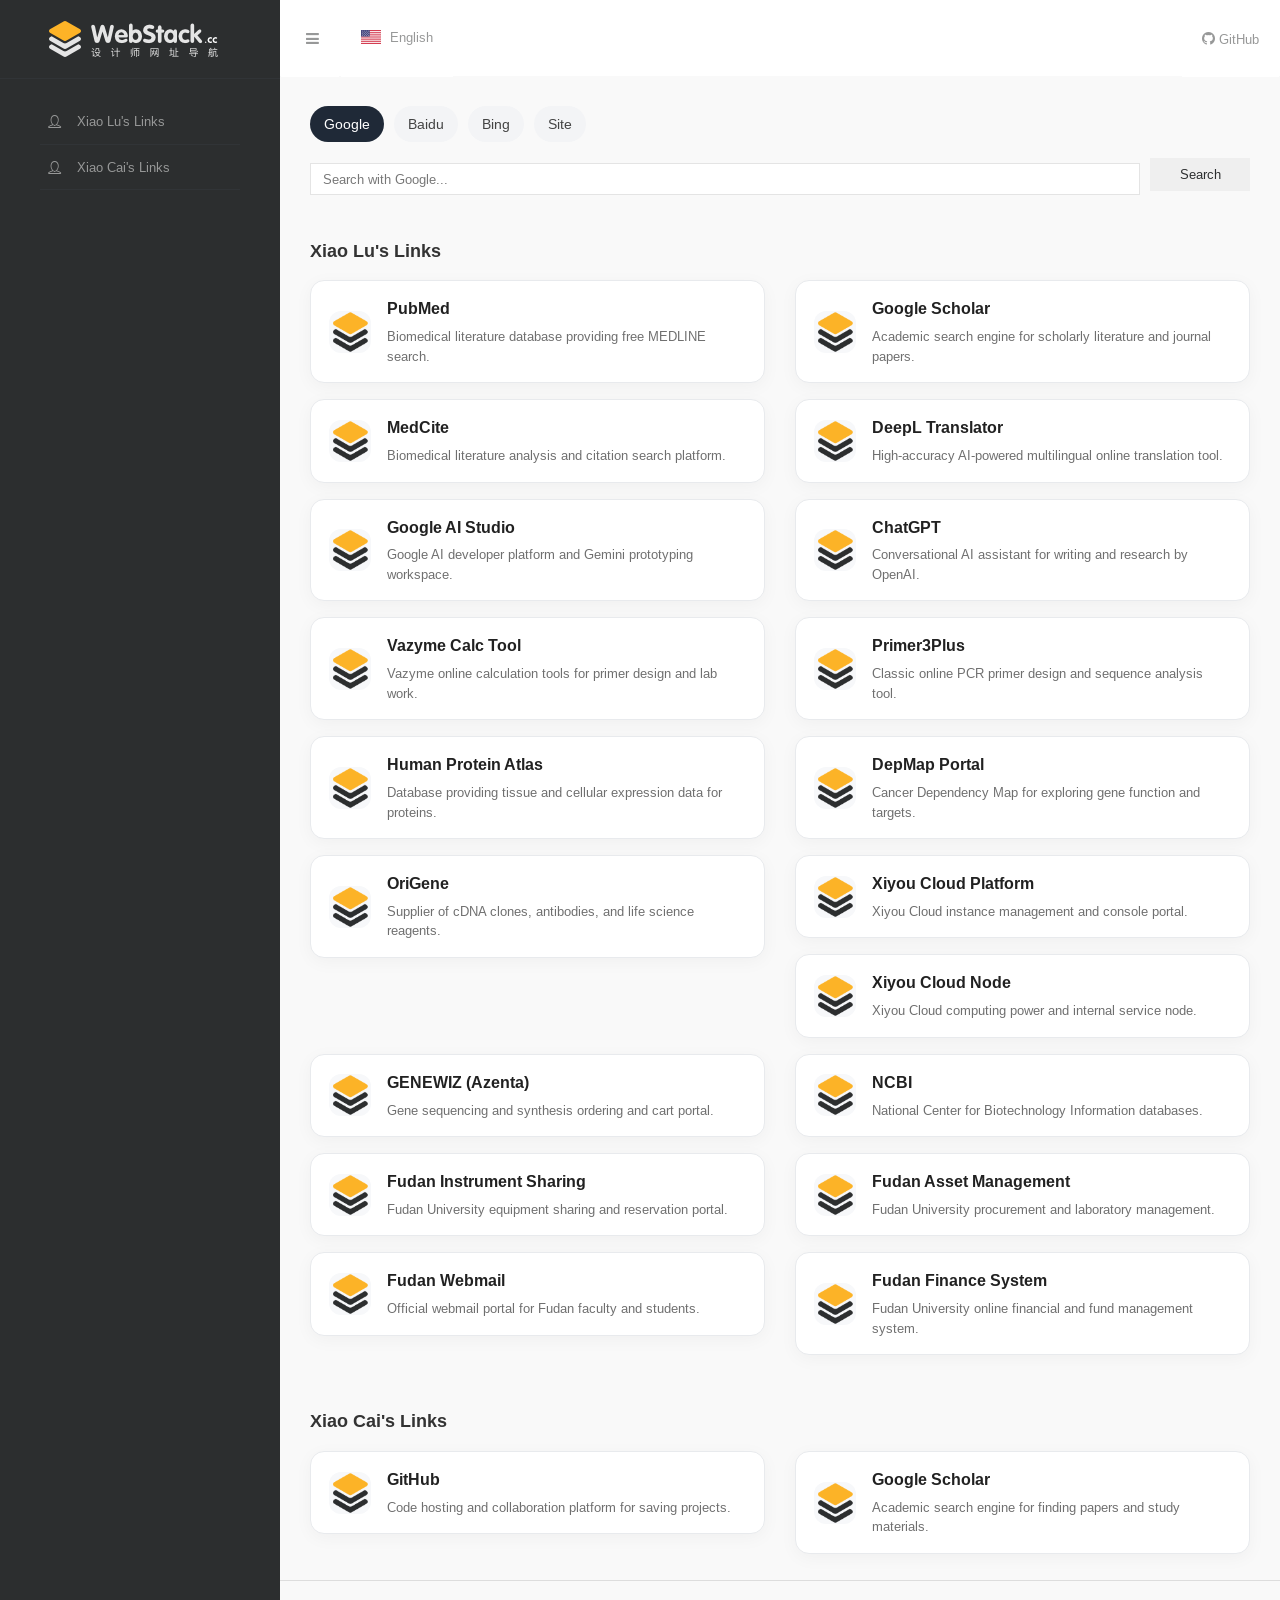
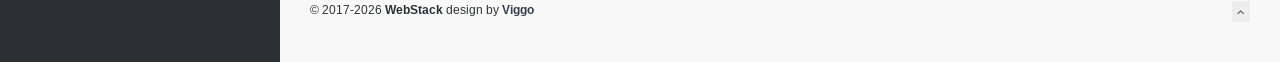
==== commit bb29f162: "Update index.html" ====
--- a/en/index.html
+++ b/en/index.html
@@ -1,22 +1,32 @@
 <!DOCTYPE html>
 <html lang="en">
+
 <head>
-<script async src="//pagead2.googlesyndication.com/pagead/js/adsbygoogle.js"></script>
+    <script async src="//pagead2.googlesyndication.com/pagead/js/adsbygoogle.js"></script>
     <script>
     (adsbygoogle = window.adsbygoogle || []).push({
         google_ad_client: "ca-pub-8550836177608334",
         enable_page_level_ads: true
     });
     </script>
+    <script>
+    var _hmt = _hmt || [];
+    (function() {
+      var hm = document.createElement("script");
+      hm.src = "https://hm.baidu.com/hm.js?c05bb16ea908292af9f6c513087a1cc3";
+      var s = document.getElementsByTagName("script")[0]; 
+      s.parentNode.insertBefore(hm, s);
+    })();
+    </script>
     <meta charset="utf-8">
     <meta http-equiv="X-UA-Compatible" content="IE=edge">
     <meta name="viewport" content="width=device-width, initial-scale=1.0" />
     <meta name="author" content="Cai’s" />
     <title>Cai’s.copilot.navigation</title>
-    <meta name="keywords" content="Cai’s.copilot.navigation,网址导航,设计资源,学习工具,网页收藏">
-    <meta name="description" content="Cai’s.copilot.navigation — 记录与整理喜欢的链接，设计资源与工具入口。">
+    <meta name="keywords" content="Cai’s.copilot.navigation, Navigation, Design Resources, Study Tools, Bookmarks">
+    <meta name="description" content="Cai’s.copilot.navigation — Curated links, research tools, and design resources.">
     <link rel="shortcut icon" href="../assets/images/favicon.png">
-    <link rel="stylesheet" href="http://fonts.googleapis.com/css?family=Arimo:400,700,400italic">
+    <link rel="stylesheet" href="https://fonts.googleapis.com/css?family=Arimo:400,700,400italic">
     <link rel="stylesheet" href="../assets/css/fonts/linecons/css/linecons.css">
     <link rel="stylesheet" href="../assets/css/fonts/fontawesome/css/font-awesome.min.css">
     <link rel="stylesheet" href="../assets/css/bootstrap.css">
@@ -25,48 +35,30 @@
     <link rel="stylesheet" href="../assets/css/xenon-skins.css">
     <link rel="stylesheet" href="../assets/css/nav.css">
     <script src="../assets/js/jquery-1.11.1.min.js"></script>
-
-    <script>
-    var _hmt = _hmt || [];
-    (function() {
-      var hm = document.createElement("script");
-      hm.src = "https://hm.baidu.com/hm.js?c05bb16ea908292af9f6c513087a1cc3";
-      var s = document.getElementsByTagName("script")[0];
-      s.parentNode.insertBefore(hm, s);
-    })();
-    </script>
     <!-- HTML5 shim and Respond.js IE8 support of HTML5 elements and media queries -->
     <!--[if lt IE 9]>
         <script src="https://oss.maxcdn.com/html5shiv/3.7.2/html5shiv.min.js"></script>
         <script src="https://oss.maxcdn.com/respond/1.4.2/respond.min.js"></script>
     <![endif]-->
-    <!-- / FB Open Graph -->
     <meta property="og:type" content="website">
-    <meta property="og:url" content="http://www.webstack.cc/">
     <meta property="og:title" content="Cai’s.copilot.navigation">
-    <meta property="og:description" content="Cai’s.copilot.navigation — 记录与整理喜欢的链接，设计资源与工具入口。">
-    <meta property="og:image" content="http://www.webstack.cc/assets/images/webstack_banner_cn.png">
+    <meta property="og:description" content="Cai’s.copilot.navigation — Curated links, research tools, and design resources.">
+    <meta property="og:image" content="../assets/images/webstack_banner_cn.png">
     <meta property="og:site_name" content="Cai’s.copilot.navigation">
-    <!-- / Twitter Cards -->
-    <meta name="twitter:card" content="summary_large_image">
-    <meta name="twitter:title" content="Cai’s.copilot.navigation">
-    <meta name="twitter:description" content="Cai’s.copilot.navigation — 记录与整理喜欢的链接，设计资源与工具入口。">
-    <meta name="twitter:image" content="http://www.webstack.cc/assets/images/webstack_banner_cn.png">
 </head>
 
 <body class="page-body">
-    <!-- skin-white -->
     <div class="page-container">
+        <!-- Sidebar Menu -->
         <div class="sidebar-menu toggle-others fixed">
             <div class="sidebar-menu-inner">
                 <header class="logo-env">
-                    <!-- logo -->
                     <div class="logo">
                         <a href="index.html" class="logo-expanded">
-                            <img src="../assets/images/logo@2x.png" width="100%" alt="" />
+                            <img src="../assets/images/logo@2x.png" width="100%" alt="Logo" />
                         </a>
                         <a href="index.html" class="logo-collapsed">
-                            <img src="../assets/images/logo-collapsed@2x.png" width="40" alt="" />
+                            <img src="../assets/images/logo-collapsed@2x.png" width="40" alt="Logo" />
                         </a>
                     </div>
                     <div class="mobile-menu-toggle visible-xs">
@@ -78,121 +70,322 @@
                         </a>
                     </div>
                 </header>
-                                <ul id="main-menu" class="main-menu">
+                <ul id="main-menu" class="main-menu">
                     <li>
-                        <a href="#小卢同学" class="smooth">
+                        <a href="#XiaoLu" class="smooth">
                             <i class="linecons-user"></i>
-                            <span class="title">小卢同学</span>
+                            <span class="title">Xiao Lu's Links</span>
                         </a>
                     </li>
                     <li>
-                        <a href="#小蔡同学" class="smooth">
+                        <a href="#XiaoCai" class="smooth">
                             <i class="linecons-user"></i>
-                            <span class="title">小蔡同学</span>
+                            <span class="title">Xiao Cai's Links</span>
                         </a>
                     </li>
                 </ul>
-
             </div>
         </div>
+
         <div class="main-content">
+            <!-- Navbar -->
             <nav class="navbar user-info-navbar" role="navigation">
-                <!-- User Info, Notifications and Menu Bar -->
-                <!-- Left links for user info navbar -->
                 <ul class="user-info-menu left-links list-inline list-unstyled">
                     <li class="hidden-sm hidden-xs">
                         <a href="#" data-toggle="sidebar">
                             <i class="fa-bars"></i>
                         </a>
                     </li>
-
+                    <!-- Language Switcher -->
                     <li class="dropdown hover-line language-switcher">
-                        <a href="../cn/index.html" class="dropdown-toggle" data-toggle="dropdown">
-                            <img src="../assets/images/flags/flag-us.png" alt="flag-us" /> English
+                        <a href="../en/index.html" class="dropdown-toggle" data-toggle="dropdown">
+                            <img src="../assets/images/flags/flag-us.png" alt="English" /> English
                         </a>
                         <ul class="dropdown-menu languages">
                             <li class="active">
                                 <a href="../en/index.html">
-                                    <img src="../assets/images/flags/flag-us.png" alt="flag-us" /> English
+                                    <img src="../assets/images/flags/flag-us.png" alt="English" /> English
                                 </a>
                             </li>
                             <li>
                                 <a href="../cn/index.html">
-                                    <img src="../assets/images/flags/flag-cn.png" alt="flag-cn" /> Chinese
+                                    <img src="../assets/images/flags/flag-cn.png" alt="Chinese" /> Chinese
                                 </a>
                             </li>
                         </ul>
                     </li>
                 </ul>
-                <a href="https://github.com/WebStackPage/WebStackPage.github.io" target="_blank"><img style="position: absolute; top: 0; right: 0; border: 0;" src="https://s3.amazonaws.com/github/ribbons/forkme_right_darkblue_121621.png" alt="Fork me on GitHub"></a>
+                <ul class="user-info-menu right-links list-inline list-unstyled">
+                    <li class="hidden-sm hidden-xs">
+                        <a href="https://github.com/WebStackPage/WebStackPage.github.io" target="_blank">
+                            <i class="fa-github"></i>  GitHub
+                        </a>
+                    </li>
+                </ul>
             </nav>
-            <!-- Custom sections -->
-            <h4 class="text-gray"><i class="linecons-tag" style="margin-right: 7px;" id="小卢同学"></i>小卢同学</h4>
-            <div class="row">
-                <div class="col-sm-6">
-                    <div class="xe-widget xe-conversations box2 label-info">
-                        <div class="xe-comment-entry">
-                            <div class="xe-comment">
-                                <a href="#" class="xe-user-name overflowClip_1">
-                                    <strong>Link placeholder</strong>
-                                </a>
-                                <p class="overflowClip_2">Fill this area later with 小卢同学 links.</p>
-                            </div>
-                        </div>
-                    </div>
+
+            <!-- Search Block -->
+            <div class="search-block">
+                <div class="search-tabs">
+                    <a href="#" class="search-tab active" data-engine="google" data-placeholder="Search with Google...">Google</a>
+                    <a href="#" class="search-tab" data-engine="baidu" data-placeholder="Search with Baidu...">Baidu</a>
+                    <a href="#" class="search-tab" data-engine="bing" data-placeholder="Search with Bing...">Bing</a>
+                    <a href="#" class="search-tab" data-engine="site" data-placeholder="Site search...">Site</a>
                 </div>
-                <div class="col-sm-6">
-                    <div class="xe-widget xe-conversations box2 label-info">
-                        <div class="xe-comment-entry">
-                            <div class="xe-comment">
-                                <a href="#" class="xe-user-name overflowClip_1">
-                                    <strong>Link placeholder</strong>
-                                </a>
-                                <p class="overflowClip_2">Fill this area later with 小卢同学 links.</p>
-                            </div>
-                        </div>
-                    </div>
+                <div class="search-box">
+                    <input id="search-input" type="text" class="form-control" placeholder="Search with Google..." />
+                    <button id="search-btn" class="btn btn-dark" type="button">Search</button>
                 </div>
             </div>
-            <h4 class="text-gray"><i class="linecons-tag" style="margin-right: 7px;" id="小蔡同学"></i>小蔡同学</h4>
-            <div class="row">
-                <div class="col-sm-6">
-                    <div class="xe-widget xe-conversations box2 label-info">
-                        <div class="xe-comment-entry">
-                            <div class="xe-comment">
-                                <a href="#" class="xe-user-name overflowClip_1">
-                                    <strong>Link placeholder</strong>
-                                </a>
-                                <p class="overflowClip_2">Fill this area later with 小蔡同学 links.</p>
-                            </div>
-                        </div>
-                    </div>
-                </div>
-                <div class="col-sm-6">
-                    <div class="xe-widget xe-conversations box2 label-info">
-                        <div class="xe-comment-entry">
-                            <div class="xe-comment">
-                                <a href="#" class="xe-user-name overflowClip_1">
-                                    <strong>Link placeholder</strong>
-                                </a>
-                                <p class="overflowClip_2">Fill this area later with 小蔡同学 links.</p>
-                            </div>
-                        </div>
-                    </div>
+
+            <!-- Category: Xiao Lu -->
+            <div class="link-section" id="XiaoLu">
+                <h4>Xiao Lu's Links</h4>
+                <div class="row">
+
+                    <!-- 1. PubMed -->
+                    <div class="col-sm-6">
+                        <a class="link-card" href="https://pubmed.ncbi.nlm.nih.gov/" target="_blank" rel="noopener noreferrer">
+                            <img class="link-icon lazy" src="../assets/images/favicon.png" data-src="https://t3.gstatic.cn/faviconV2?client=SOCIAL&type=FAVICON&fallback_opts=TYPE,SIZE,URL&size=128&url=https://pubmed.ncbi.nlm.nih.gov/" onerror="this.onerror=null;this.src='../assets/images/favicon.png';" alt="PubMed">
+                            <div class="link-details">
+                                <span class="link-title"><strong>PubMed</strong></span>
+                                <p class="link-desc">Biomedical literature database providing free MEDLINE search.</p>
+                            </div>
+                        </a>
+                    </div>
+
+                    <!-- 2. Google Scholar -->
+                    <div class="col-sm-6">
+                        <a class="link-card" href="https://scholar.google.com/" target="_blank" rel="noopener noreferrer">
+                            <img class="link-icon lazy" src="../assets/images/favicon.png" data-src="https://t3.gstatic.cn/faviconV2?client=SOCIAL&type=FAVICON&fallback_opts=TYPE,SIZE,URL&size=128&url=https://scholar.google.com/" onerror="this.onerror=null;this.src='../assets/images/favicon.png';" alt="Google Scholar">
+                            <div class="link-details">
+                                <span class="link-title"><strong>Google Scholar</strong></span>
+                                <p class="link-desc">Academic search engine for scholarly literature and journal papers.</p>
+                            </div>
+                        </a>
+                    </div>
+
+                    <!-- 3. MedCite -->
+                    <div class="col-sm-6">
+                        <a class="link-card" href="https://medcite.cn/home" target="_blank" rel="noopener noreferrer">
+                            <img class="link-icon lazy" src="../assets/images/favicon.png" data-src="https://t3.gstatic.cn/faviconV2?client=SOCIAL&type=FAVICON&fallback_opts=TYPE,SIZE,URL&size=128&url=https://medcite.cn/home" onerror="this.onerror=null;this.src='../assets/images/favicon.png';" alt="MedCite">
+                            <div class="link-details">
+                                <span class="link-title"><strong>MedCite</strong></span>
+                                <p class="link-desc">Biomedical literature analysis and citation search platform.</p>
+                            </div>
+                        </a>
+                    </div>
+
+                    <!-- 4. DeepL Translator -->
+                    <div class="col-sm-6">
+                        <a class="link-card" href="https://www.deepl.com/zh/translator" target="_blank" rel="noopener noreferrer">
+                            <img class="link-icon lazy" src="../assets/images/favicon.png" data-src="https://t3.gstatic.cn/faviconV2?client=SOCIAL&type=FAVICON&fallback_opts=TYPE,SIZE,URL&size=128&url=https://www.deepl.com/zh/translator" onerror="this.onerror=null;this.src='../assets/images/favicon.png';" alt="DeepL Translator">
+                            <div class="link-details">
+                                <span class="link-title"><strong>DeepL Translator</strong></span>
+                                <p class="link-desc">High-accuracy AI-powered multilingual online translation tool.</p>
+                            </div>
+                        </a>
+                    </div>
+
+                    <!-- 5. Google AI Studio -->
+                    <div class="col-sm-6">
+                        <a class="link-card" href="https://aistudio.google.com/prompts/new_chat" target="_blank" rel="noopener noreferrer">
+                            <img class="link-icon lazy" src="../assets/images/favicon.png" data-src="https://t3.gstatic.cn/faviconV2?client=SOCIAL&type=FAVICON&fallback_opts=TYPE,SIZE,URL&size=128&url=https://aistudio.google.com/prompts/new_chat" onerror="this.onerror=null;this.src='../assets/images/favicon.png';" alt="Google AI Studio">
+                            <div class="link-details">
+                                <span class="link-title"><strong>Google AI Studio</strong></span>
+                                <p class="link-desc">Google AI developer platform and Gemini prototyping workspace.</p>
+                            </div>
+                        </a>
+                    </div>
+
+                    <!-- 6. ChatGPT -->
+                    <div class="col-sm-6">
+                        <a class="link-card" href="https://chatgpt.com/" target="_blank" rel="noopener noreferrer">
+                            <img class="link-icon lazy" src="../assets/images/favicon.png" data-src="https://t3.gstatic.cn/faviconV2?client=SOCIAL&type=FAVICON&fallback_opts=TYPE,SIZE,URL&size=128&url=https://chatgpt.com/" onerror="this.onerror=null;this.src='../assets/images/favicon.png';" alt="ChatGPT">
+                            <div class="link-details">
+                                <span class="link-title"><strong>ChatGPT</strong></span>
+                                <p class="link-desc">Conversational AI assistant for writing and research by OpenAI.</p>
+                            </div>
+                        </a>
+                    </div>
+
+                    <!-- 7. Vazyme Calculation Tool -->
+                    <div class="col-sm-6">
+                        <a class="link-card" href="https://crm.vazyme.com/cetool/simple.html" target="_blank" rel="noopener noreferrer">
+                            <img class="link-icon lazy" src="../assets/images/favicon.png" data-src="https://t3.gstatic.cn/faviconV2?client=SOCIAL&type=FAVICON&fallback_opts=TYPE,SIZE,URL&size=128&url=https://crm.vazyme.com/cetool/simple.html" onerror="this.onerror=null;this.src='../assets/images/favicon.png';" alt="Vazyme Calc Tool">
+                            <div class="link-details">
+                                <span class="link-title"><strong>Vazyme Calc Tool</strong></span>
+                                <p class="link-desc">Vazyme online calculation tools for primer design and lab work.</p>
+                            </div>
+                        </a>
+                    </div>
+
+                    <!-- 8. Primer3Plus -->
+                    <div class="col-sm-6">
+                        <a class="link-card" href="https://www.primer3plus.com/" target="_blank" rel="noopener noreferrer">
+                            <img class="link-icon lazy" src="../assets/images/favicon.png" data-src="https://t3.gstatic.cn/faviconV2?client=SOCIAL&type=FAVICON&fallback_opts=TYPE,SIZE,URL&size=128&url=https://www.primer3plus.com/" onerror="this.onerror=null;this.src='../assets/images/favicon.png';" alt="Primer3Plus">
+                            <div class="link-details">
+                                <span class="link-title"><strong>Primer3Plus</strong></span>
+                                <p class="link-desc">Classic online PCR primer design and sequence analysis tool.</p>
+                            </div>
+                        </a>
+                    </div>
+
+                    <!-- 9. Human Protein Atlas -->
+                    <div class="col-sm-6">
+                        <a class="link-card" href="https://www.proteinatlas.org/" target="_blank" rel="noopener noreferrer">
+                            <img class="link-icon lazy" src="../assets/images/favicon.png" data-src="https://t3.gstatic.cn/faviconV2?client=SOCIAL&type=FAVICON&fallback_opts=TYPE,SIZE,URL&size=128&url=https://www.proteinatlas.org/" onerror="this.onerror=null;this.src='../assets/images/favicon.png';" alt="Human Protein Atlas">
+                            <div class="link-details">
+                                <span class="link-title"><strong>Human Protein Atlas</strong></span>
+                                <p class="link-desc">Database providing tissue and cellular expression data for proteins.</p>
+                            </div>
+                        </a>
+                    </div>
+
+                    <!-- 10. DepMap Portal -->
+                    <div class="col-sm-6">
+                        <a class="link-card" href="https://depmap.org/portal/" target="_blank" rel="noopener noreferrer">
+                            <img class="link-icon lazy" src="../assets/images/favicon.png" data-src="https://t3.gstatic.cn/faviconV2?client=SOCIAL&type=FAVICON&fallback_opts=TYPE,SIZE,URL&size=128&url=https://depmap.org/portal/" onerror="this.onerror=null;this.src='../assets/images/favicon.png';" alt="DepMap Portal">
+                            <div class="link-details">
+                                <span class="link-title"><strong>DepMap Portal</strong></span>
+                                <p class="link-desc">Cancer Dependency Map for exploring gene function and targets.</p>
+                            </div>
+                        </a>
+                    </div>
+
+                    <!-- 11. OriGene -->
+                    <div class="col-sm-6">
+                        <a class="link-card" href="https://www.origene.com/" target="_blank" rel="noopener noreferrer">
+                            <img class="link-icon lazy" src="../assets/images/favicon.png" data-src="https://t3.gstatic.cn/faviconV2?client=SOCIAL&type=FAVICON&fallback_opts=TYPE,SIZE,URL&size=128&url=https://www.origene.com/" onerror="this.onerror=null;this.src='../assets/images/favicon.png';" alt="OriGene">
+                            <div class="link-details">
+                                <span class="link-title"><strong>OriGene</strong></span>
+                                <p class="link-desc">Supplier of cDNA clones, antibodies, and life science reagents.</p>
+                            </div>
+                        </a>
+                    </div>
+
+                    <!-- 12. Xiyou Cloud Platform -->
+                    <div class="col-sm-6">
+                        <a class="link-card" href="https://dayu.xiyoucloud.net/#/instance-detail/10543" target="_blank" rel="noopener noreferrer">
+                            <img class="link-icon lazy" src="../assets/images/favicon.png" data-src="https://t3.gstatic.cn/faviconV2?client=SOCIAL&type=FAVICON&fallback_opts=TYPE,SIZE,URL&size=128&url=https://dayu.xiyoucloud.net/#/instance-detail/10543" onerror="this.onerror=null;this.src='../assets/images/favicon.png';" alt="Xiyou Cloud Platform">
+                            <div class="link-details">
+                                <span class="link-title"><strong>Xiyou Cloud Platform</strong></span>
+                                <p class="link-desc">Xiyou Cloud instance management and console portal.</p>
+                            </div>
+                        </a>
+                    </div>
+
+                    <!-- 13. Xiyou Cloud Service Node -->
+                    <div class="col-sm-6">
+                        <a class="link-card" href="http://sw2-main2.xiyoucloud.pro:18849/" target="_blank" rel="noopener noreferrer">
+                            <img class="link-icon lazy" src="../assets/images/favicon.png" data-src="https://t3.gstatic.cn/faviconV2?client=SOCIAL&type=FAVICON&fallback_opts=TYPE,SIZE,URL&size=128&url=http://sw2-main2.xiyoucloud.pro:18849/" onerror="this.onerror=null;this.src='../assets/images/favicon.png';" alt="Xiyou Cloud Node">
+                            <div class="link-details">
+                                <span class="link-title"><strong>Xiyou Cloud Node</strong></span>
+                                <p class="link-desc">Xiyou Cloud computing power and internal service node.</p>
+                            </div>
+                        </a>
+                    </div>
+
+                    <!-- 14. GENEWIZ (Azenta) -->
+                    <div class="col-sm-6">
+                        <a class="link-card" href="https://climsprod.genewiz.com.cn/Shopping/ShoppingCart" target="_blank" rel="noopener noreferrer">
+                            <img class="link-icon lazy" src="../assets/images/favicon.png" data-src="https://t3.gstatic.cn/faviconV2?client=SOCIAL&type=FAVICON&fallback_opts=TYPE,SIZE,URL&size=128&url=https://climsprod.genewiz.com.cn/Shopping/ShoppingCart" onerror="this.onerror=null;this.src='../assets/images/favicon.png';" alt="GENEWIZ">
+                            <div class="link-details">
+                                <span class="link-title"><strong>GENEWIZ (Azenta)</strong></span>
+                                <p class="link-desc">Gene sequencing and synthesis ordering and cart portal.</p>
+                            </div>
+                        </a>
+                    </div>
+
+                    <!-- 15. NCBI -->
+                    <div class="col-sm-6">
+                        <a class="link-card" href="https://www.ncbi.nlm.nih.gov/" target="_blank" rel="noopener noreferrer">
+                            <img class="link-icon lazy" src="../assets/images/favicon.png" data-src="https://t3.gstatic.cn/faviconV2?client=SOCIAL&type=FAVICON&fallback_opts=TYPE,SIZE,URL&size=128&url=https://www.ncbi.nlm.nih.gov/" onerror="this.onerror=null;this.src='../assets/images/favicon.png';" alt="NCBI">
+                            <div class="link-details">
+                                <span class="link-title"><strong>NCBI</strong></span>
+                                <p class="link-desc">National Center for Biotechnology Information databases.</p>
+                            </div>
+                        </a>
+                    </div>
+
+                    <!-- 16. Fudan Instrument Sharing Platform -->
+                    <div class="col-sm-6">
+                        <a class="link-card" href="https://jspt.fudan.edu.cn/genee/" target="_blank" rel="noopener noreferrer">
+                            <img class="link-icon lazy" src="../assets/images/favicon.png" data-src="https://t3.gstatic.cn/faviconV2?client=SOCIAL&type=FAVICON&fallback_opts=TYPE,SIZE,URL&size=128&url=https://jspt.fudan.edu.cn/genee/" onerror="this.onerror=null;this.src='../assets/images/favicon.png';" alt="Fudan Instrument Sharing">
+                            <div class="link-details">
+                                <span class="link-title"><strong>Fudan Instrument Sharing</strong></span>
+                                <p class="link-desc">Fudan University equipment sharing and reservation portal.</p>
+                            </div>
+                        </a>
+                    </div>
+
+                    <!-- 17. Fudan Asset Management Office -->
+                    <div class="col-sm-6">
+                        <a class="link-card" href="https://zcglc.fudan.edu.cn/" target="_blank" rel="noopener noreferrer">
+                            <img class="link-icon lazy" src="../assets/images/favicon.png" data-src="https://t3.gstatic.cn/faviconV2?client=SOCIAL&type=FAVICON&fallback_opts=TYPE,SIZE,URL&size=128&url=https://zcglc.fudan.edu.cn/" onerror="this.onerror=null;this.src='../assets/images/favicon.png';" alt="Fudan Asset Management">
+                            <div class="link-details">
+                                <span class="link-title"><strong>Fudan Asset Management</strong></span>
+                                <p class="link-desc">Fudan University procurement and laboratory management.</p>
+                            </div>
+                        </a>
+                    </div>
+
+                    <!-- 18. Fudan Webmail -->
+                    <div class="col-sm-6">
+                        <a class="link-card" href="https://mail.m.fudan.edu.cn/" target="_blank" rel="noopener noreferrer">
+                            <img class="link-icon lazy" src="../assets/images/favicon.png" data-src="https://t3.gstatic.cn/faviconV2?client=SOCIAL&type=FAVICON&fallback_opts=TYPE,SIZE,URL&size=128&url=https://mail.m.fudan.edu.cn/" onerror="this.onerror=null;this.src='../assets/images/favicon.png';" alt="Fudan Webmail">
+                            <div class="link-details">
+                                <span class="link-title"><strong>Fudan Webmail</strong></span>
+                                <p class="link-desc">Official webmail portal for Fudan faculty and students.</p>
+                            </div>
+                        </a>
+                    </div>
+
+                    <!-- 19. Fudan Financial Management System -->
+                    <div class="col-sm-6">
+                        <a class="link-card" href="https://cwgl.fudan.edu.cn/WFManager/login.jsp" target="_blank" rel="noopener noreferrer">
+                            <img class="link-icon lazy" src="../assets/images/favicon.png" data-src="https://t3.gstatic.cn/faviconV2?client=SOCIAL&type=FAVICON&fallback_opts=TYPE,SIZE,URL&size=128&url=https://cwgl.fudan.edu.cn/WFManager/login.jsp" onerror="this.onerror=null;this.src='../assets/images/favicon.png';" alt="Fudan Finance System">
+                            <div class="link-details">
+                                <span class="link-title"><strong>Fudan Finance System</strong></span>
+                                <p class="link-desc">Fudan University online financial and fund management system.</p>
+                            </div>
+                        </a>
+                    </div>
+
                 </div>
             </div>
-            <br />
-            <!-- END Custom sections -->
-            
+
+            <!-- Category: Xiao Cai -->
+            <div class="link-section" id="XiaoCai">
+                <h4>Xiao Cai's Links</h4>
+                <div class="row">
+                    <div class="col-sm-6">
+                        <a class="link-card" href="https://github.com/" target="_blank" rel="noopener noreferrer">
+                            <img class="link-icon lazy" src="../assets/images/favicon.png" data-src="https://t3.gstatic.cn/faviconV2?client=SOCIAL&type=FAVICON&fallback_opts=TYPE,SIZE,URL&size=128&url=https://github.com/" onerror="this.onerror=null;this.src='../assets/images/favicon.png';" alt="GitHub">
+                            <div class="link-details">
+                                <span class="link-title"><strong>GitHub</strong></span>
+                                <p class="link-desc">Code hosting and collaboration platform for saving projects.</p>
+                            </div>
+                        </a>
+                    </div>
+                    <div class="col-sm-6">
+                        <a class="link-card" href="https://scholar.google.com/" target="_blank" rel="noopener noreferrer">
+                            <img class="link-icon lazy" src="../assets/images/favicon.png" data-src="https://t3.gstatic.cn/faviconV2?client=SOCIAL&type=FAVICON&fallback_opts=TYPE,SIZE,URL&size=128&url=https://scholar.google.com/" onerror="this.onerror=null;this.src='../assets/images/favicon.png';" alt="Google Scholar">
+                            <div class="link-details">
+                                <span class="link-title"><strong>Google Scholar</strong></span>
+                                <p class="link-desc">Academic search engine for finding papers and study materials.</p>
+                            </div>
+                        </a>
+                    </div>
+                </div>
+            </div>
+
+            <!-- Footer -->
             <footer class="main-footer sticky footer-type-1">
                 <div class="footer-inner">
-                    <!-- Add your copyright text here -->
                     <div class="footer-text">
-                        &copy; 2017-2022
-                        <a href="../cn/about.html"><strong>WebStack</strong></a> design by <a href="https://www.viggoz.com" target="_blank"><strong>Viggo</strong></a>
-                        <!--  - Purchase for only <strong>23$</strong> -->
-                    </div>
-                    <!-- Go to Top Link, just add rel="go-top" to any link to add this functionality -->
+                        &copy; 2017-2026 <strong>WebStack</strong> design by <a href="https://www.viggoz.com" target="_blank"><strong>Viggo</strong></a>
+                    </div>
                     <div class="go-up">
                         <a href="#" rel="go-top">
                             <i class="fa-angle-up"></i>
@@ -202,20 +395,21 @@
             </footer>
         </div>
     </div>
-    <!-- 锚点平滑移动 -->
+
+    <!-- Scripts -->
     <script type="text/javascript">
-     $(document).ready(function() {
-         //img lazy loaded
-         const observer = lozad();
-         observer.observe();
-
-         $(document).on('click', '.has-sub', function(){
+    $(document).ready(function() {
+         document.querySelectorAll('img.lazy[data-src]').forEach(function(img){
+             var src = img.getAttribute('data-src');
+             if(src) img.src = src;
+         });
+
+        $(document).on('click', '.has-sub', function(){
             var _this = $(this)
             if(!$(this).hasClass('expanded')) {
                setTimeout(function(){
                     _this.find('ul').attr("style","")
                }, 300);
-
             } else {
                 $('.has-sub ul').each(function(id,ele){
                     var _that = $(this)
@@ -227,6 +421,27 @@
                 })
             }
         })
+        $('#search-btn').click(function(){
+            var input = document.getElementById('search-input');
+            var query = input.value.trim();
+            if(!query) return;
+            var engine = document.querySelector('.search-tab.active').getAttribute('data-engine');
+            var url;
+            switch(engine){
+                case 'baidu': url = 'https://www.baidu.com/s?wd=' + encodeURIComponent(query); break;
+                case 'site': url = 'https://www.google.com/search?q=' + encodeURIComponent('site:' + location.host + ' ' + query); break;
+                case 'bing': url = 'https://www.bing.com/search?q=' + encodeURIComponent(query); break;
+                default: url = 'https://www.google.com/search?q=' + encodeURIComponent(query); break;
+            }
+            window.open(url, '_blank');
+        });
+        $('.search-tab').click(function(e){
+            e.preventDefault();
+            $('.search-tab').removeClass('active');
+            $(this).addClass('active');
+            var placeholder = $(this).attr('data-placeholder');
+            $('#search-input').attr('placeholder', placeholder);
+        });
         $('.user-info-menu .hidden-sm').click(function(){
             if($('.sidebar-menu').hasClass('collapsed')) {
                 $('.has-sub.expanded > ul').attr("style","")
@@ -234,23 +449,22 @@
                 $('.has-sub.expanded > ul').show()
             }
         })
-         $("#main-menu li ul li").click(function() {
-             $(this).siblings('li').removeClass('active'); // 删除其他兄弟元素的样式
-             $(this).addClass('active'); // 添加当前元素的样式
-         });
-         $("a.smooth").click(function(ev) {
-             ev.preventDefault();
-
-             public_vars.$mainMenu.add(public_vars.$sidebarProfile).toggleClass('mobile-is-visible');
-             ps_destroy();
-             $("html, body").animate({
-                 scrollTop: $($(this).attr("href")).offset().top - 30
-             }, {
-                 duration: 500,
-                 easing: "swing"
-             });
-         });
-            return false;
+        $("#main-menu li ul li").click(function() {
+            $(this).siblings('li').removeClass('active');
+            $(this).addClass('active');
+        });
+        $("a.smooth").click(function(ev) {
+            ev.preventDefault();
+            public_vars.$mainMenu.add(public_vars.$sidebarProfile).toggleClass('mobile-is-visible');
+            ps_destroy();
+            $("html, body").animate({
+                scrollTop: $($(this).attr("href")).offset().top - 30
+            }, {
+                duration: 500,
+                easing: "swing"
+            });
+        });
+        return false;
     });
 
     var href = "";
@@ -265,26 +479,12 @@
         pos = $(href).position().top - 30;
     });
     </script>
-    <!-- Global site tag (gtag.js) - Google Analytics -->
-    <script async src="https://www.googletagmanager.com/gtag/js?id=UA-111463289-1"></script>
-    <script>
-    window.dataLayer = window.dataLayer || [];
-
-    function gtag() {
-        dataLayer.push(arguments);
-    }
-    gtag('js', new Date());
-
-    gtag('config', 'UA-111463289-1');
-    </script>
-    <!-- Bottom Scripts -->
     <script src="../assets/js/bootstrap.min.js"></script>
     <script src="../assets/js/TweenMax.min.js"></script>
     <script src="../assets/js/resizeable.js"></script>
     <script src="../assets/js/joinable.js"></script>
     <script src="../assets/js/xenon-api.js"></script>
     <script src="../assets/js/xenon-toggles.js"></script>
-    <!-- JavaScripts initializations and stuff -->
     <script src="../assets/js/xenon-custom.js"></script>
     <script src="../assets/js/lozad.js"></script>
 </body>
--- a/assets/css/nav.css
+++ b/assets/css/nav.css
@@ -64,4 +64,99 @@
 
 .img-circle {
     padding: 7px 0;
+}
+
+/* small favicon icon for link entries */
+.link-icon{
+    width:20px;
+    height:20px;
+    vertical-align:middle;
+    margin-right:8px;
+    border-radius:3px;
+}
+
+.search-block{
+    margin-bottom:30px;
+}
+.search-tabs{
+    display:flex;
+    flex-wrap:wrap;
+    gap:10px;
+    margin-bottom:16px;
+}
+.search-tab{
+    display:inline-block;
+    padding:8px 14px;
+    border-radius:999px;
+    background:#f3f4f6;
+    color:#444;
+    cursor:pointer;
+    font-size:14px;
+    text-decoration:none;
+}
+.search-tab.active{
+    background:#1f2937;
+    color:#fff;
+}
+.search-box{
+    display:flex;
+    gap:10px;
+    align-items:center;
+}
+.search-box .form-control{
+    flex:1;
+    min-width:0;
+}
+.search-box .btn{
+    min-width:100px;
+}
+
+.link-card{
+    display:flex;
+    align-items:center;
+    background:#fff;
+    border:1px solid #e8eaed;
+    border-radius:14px;
+    padding:16px 18px;
+    margin-bottom:16px;
+    box-shadow:0 4px 18px rgba(0,0,0,0.04);
+    transition:transform 0.18s ease, box-shadow 0.18s ease;
+    text-decoration:none;
+}
+.link-card:hover{
+    transform:translateY(-2px);
+    box-shadow:0 10px 24px rgba(0,0,0,0.08);
+}
+.link-card .link-icon{
+    width:42px;
+    height:42px;
+    margin-right:16px;
+    border-radius:12px;
+    object-fit:contain;
+    background:#f7f8fa;
+}
+.link-card .link-details{
+    flex:1;
+    min-width:0;
+}
+.link-card .link-title{
+    display:block;
+    font-size:16px;
+    color:#212121;
+    margin-bottom:6px;
+}
+.link-card .link-desc{
+    margin:0;
+    font-size:13px;
+    color:#6f6f6f;
+    line-height:1.5;
+}
+.link-section{
+    margin-top:40px;
+}
+.link-section h4{
+    margin-bottom:20px;
+    font-size:18px;
+    font-weight:700;
+    color:#333;
 }
